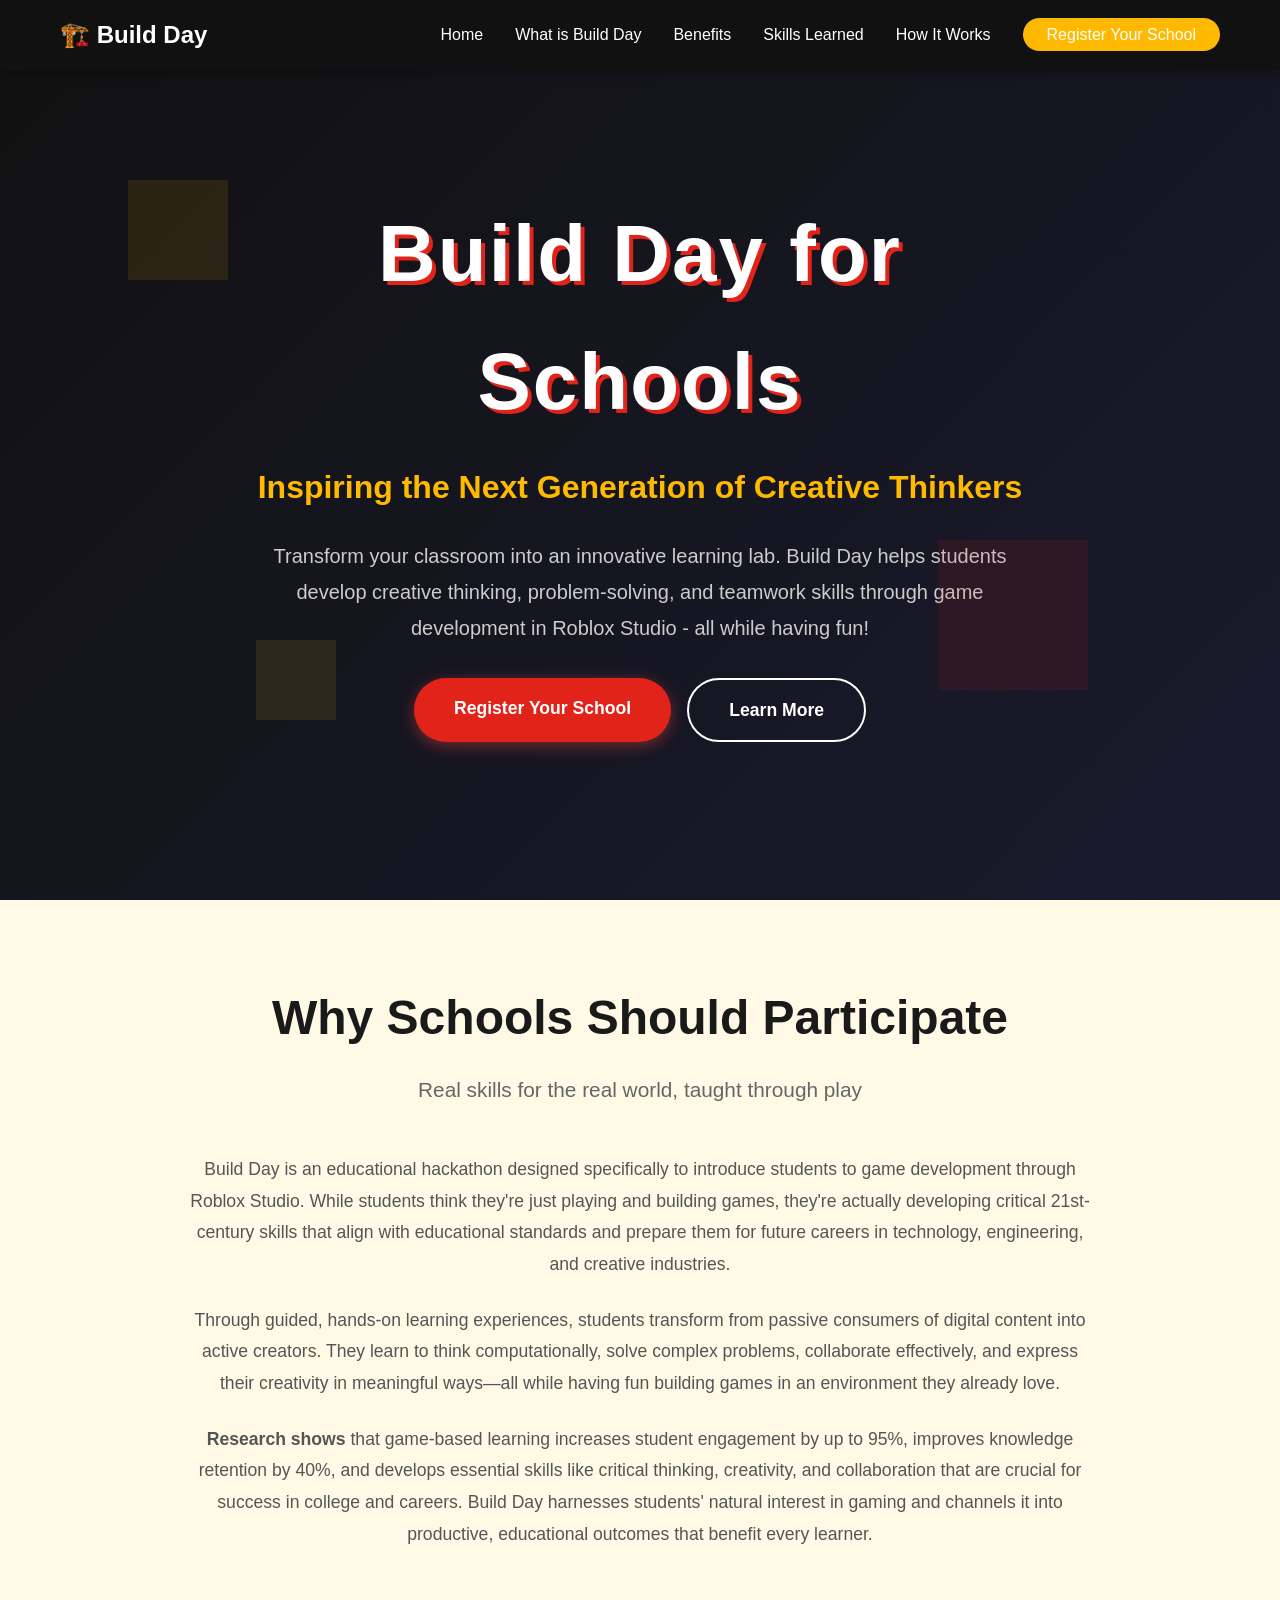
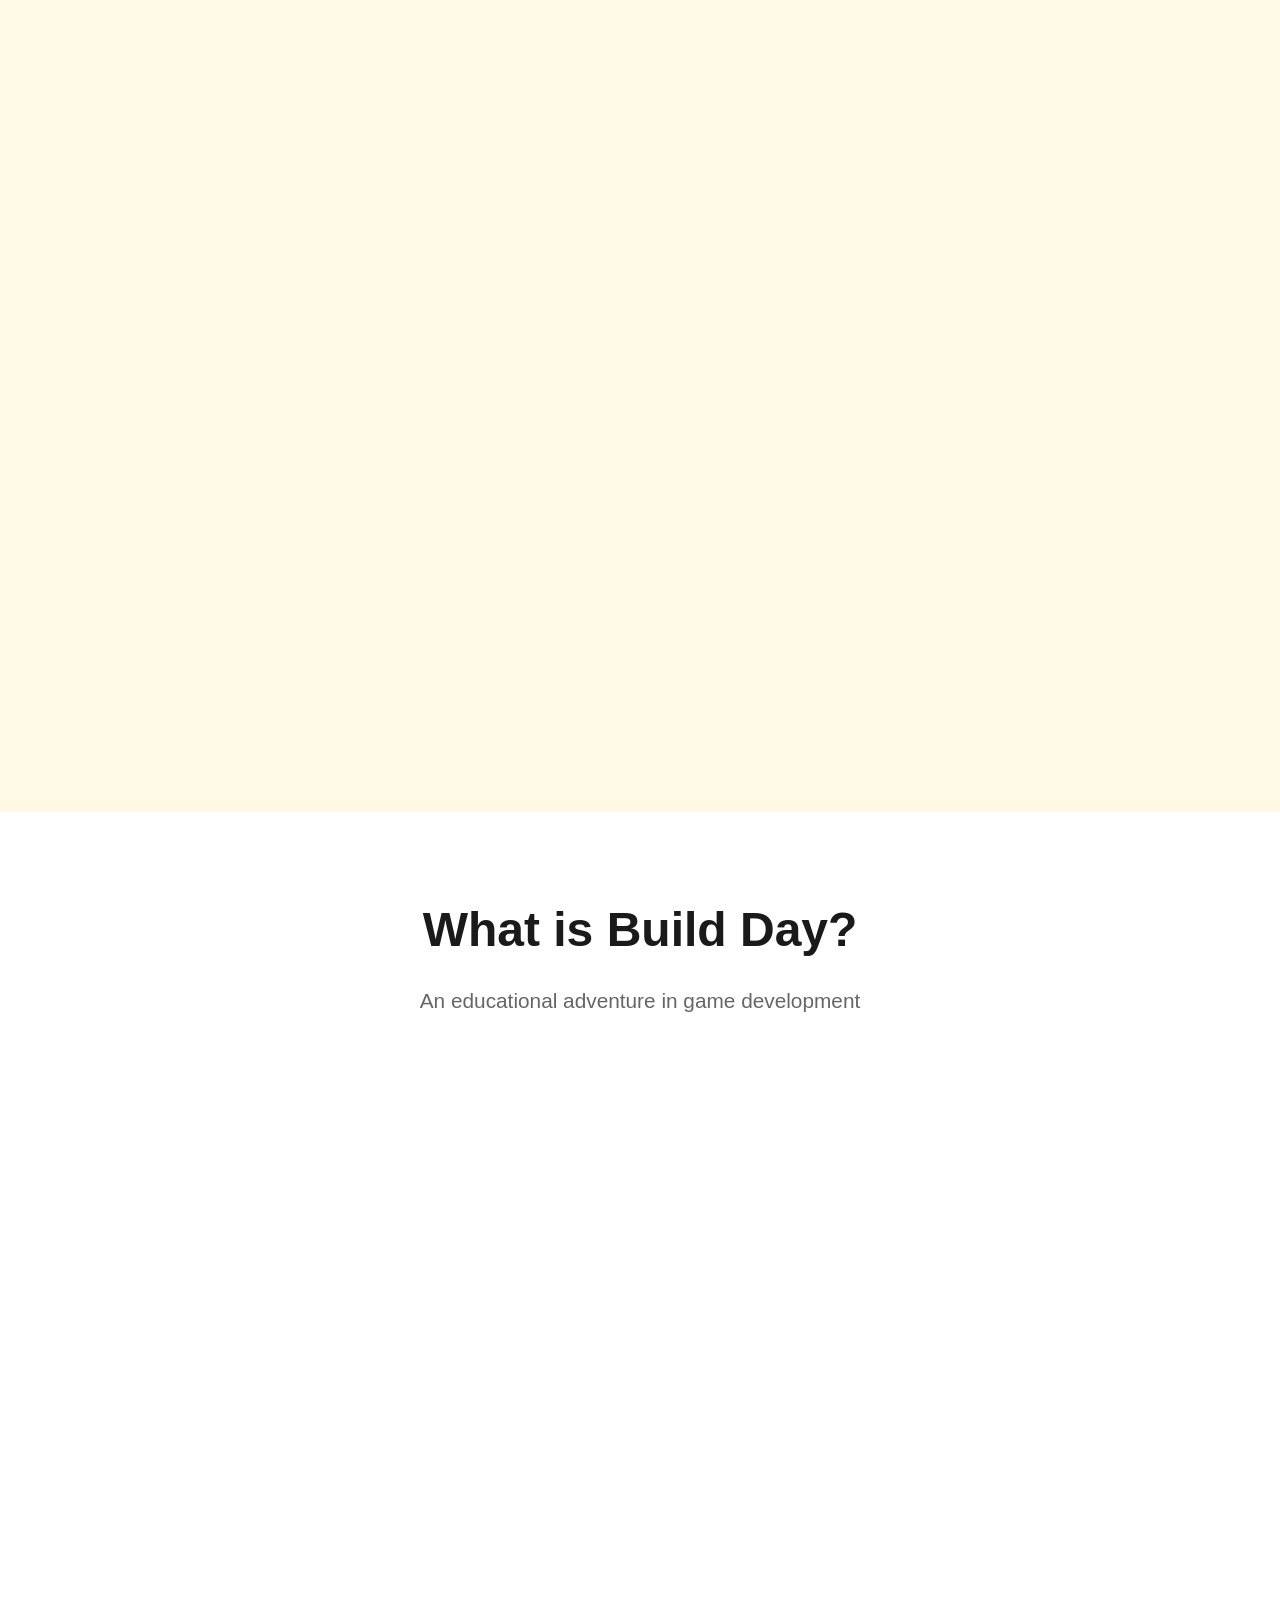
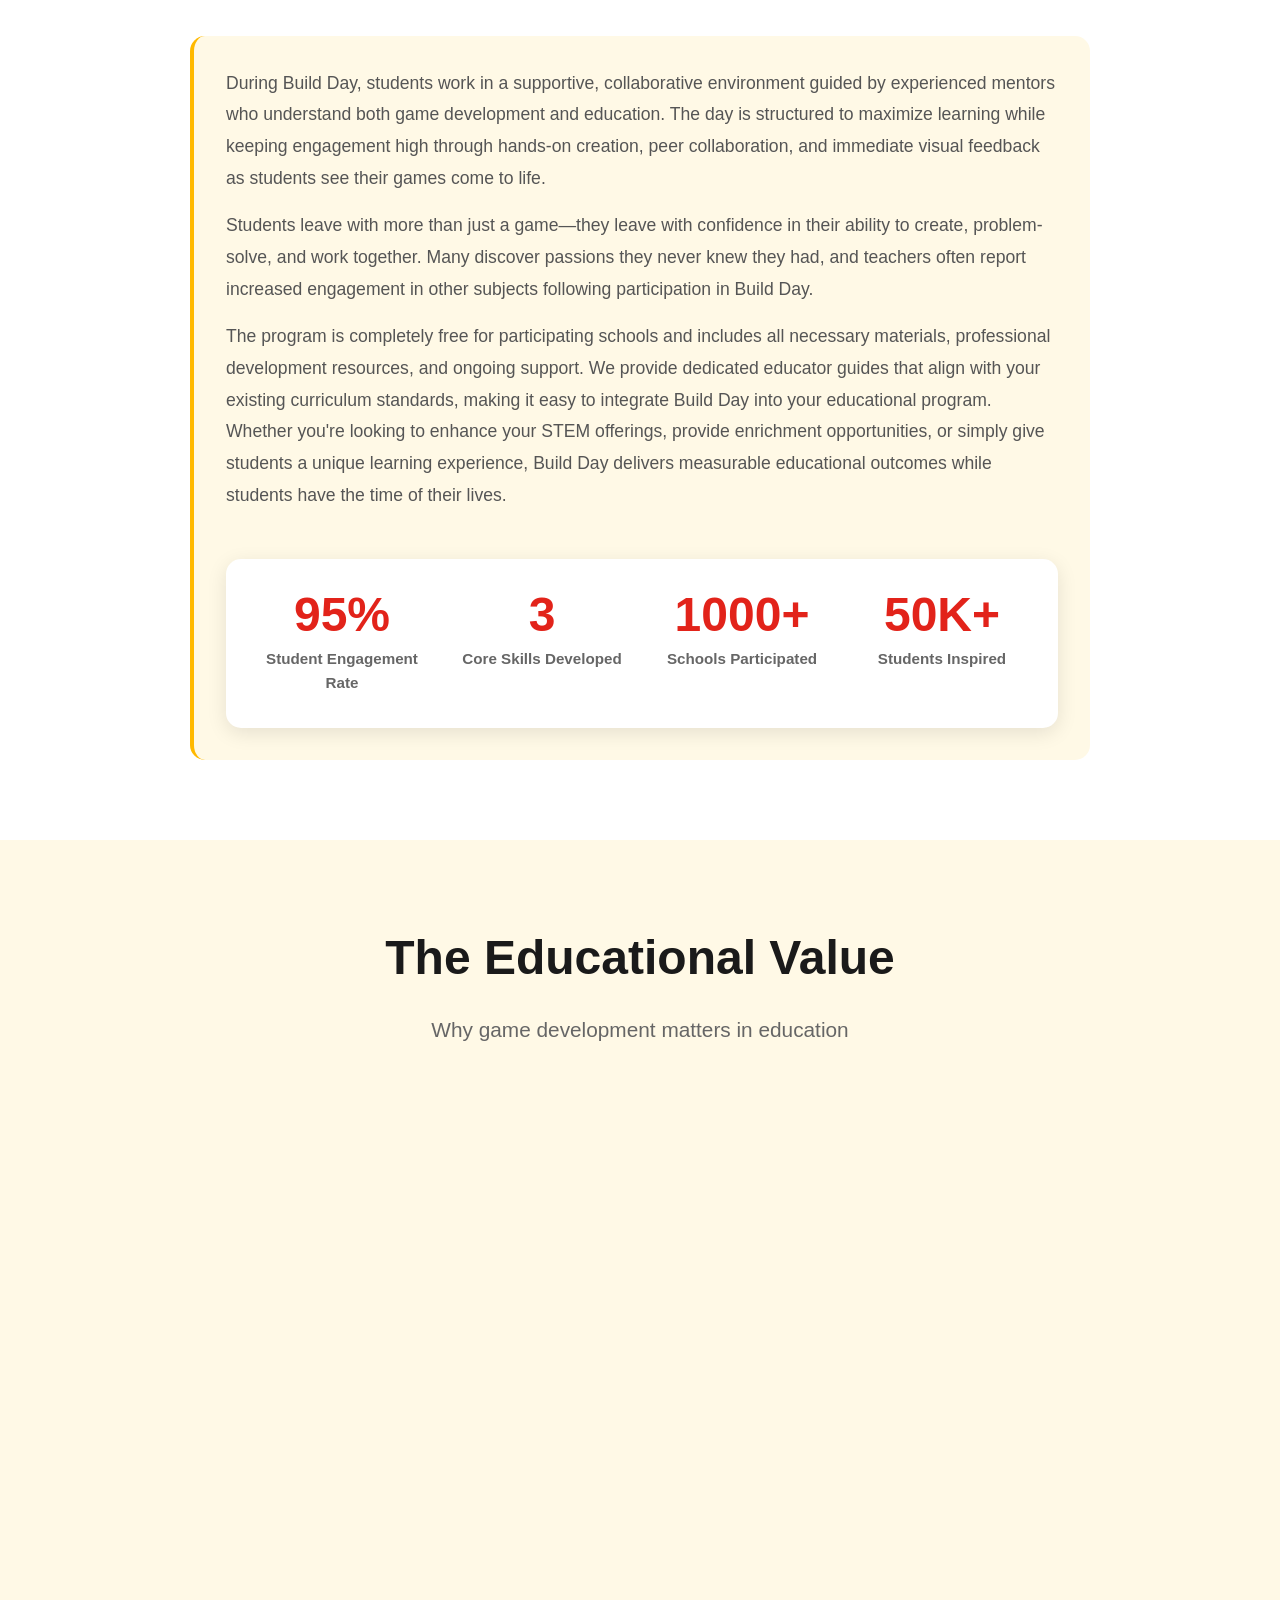
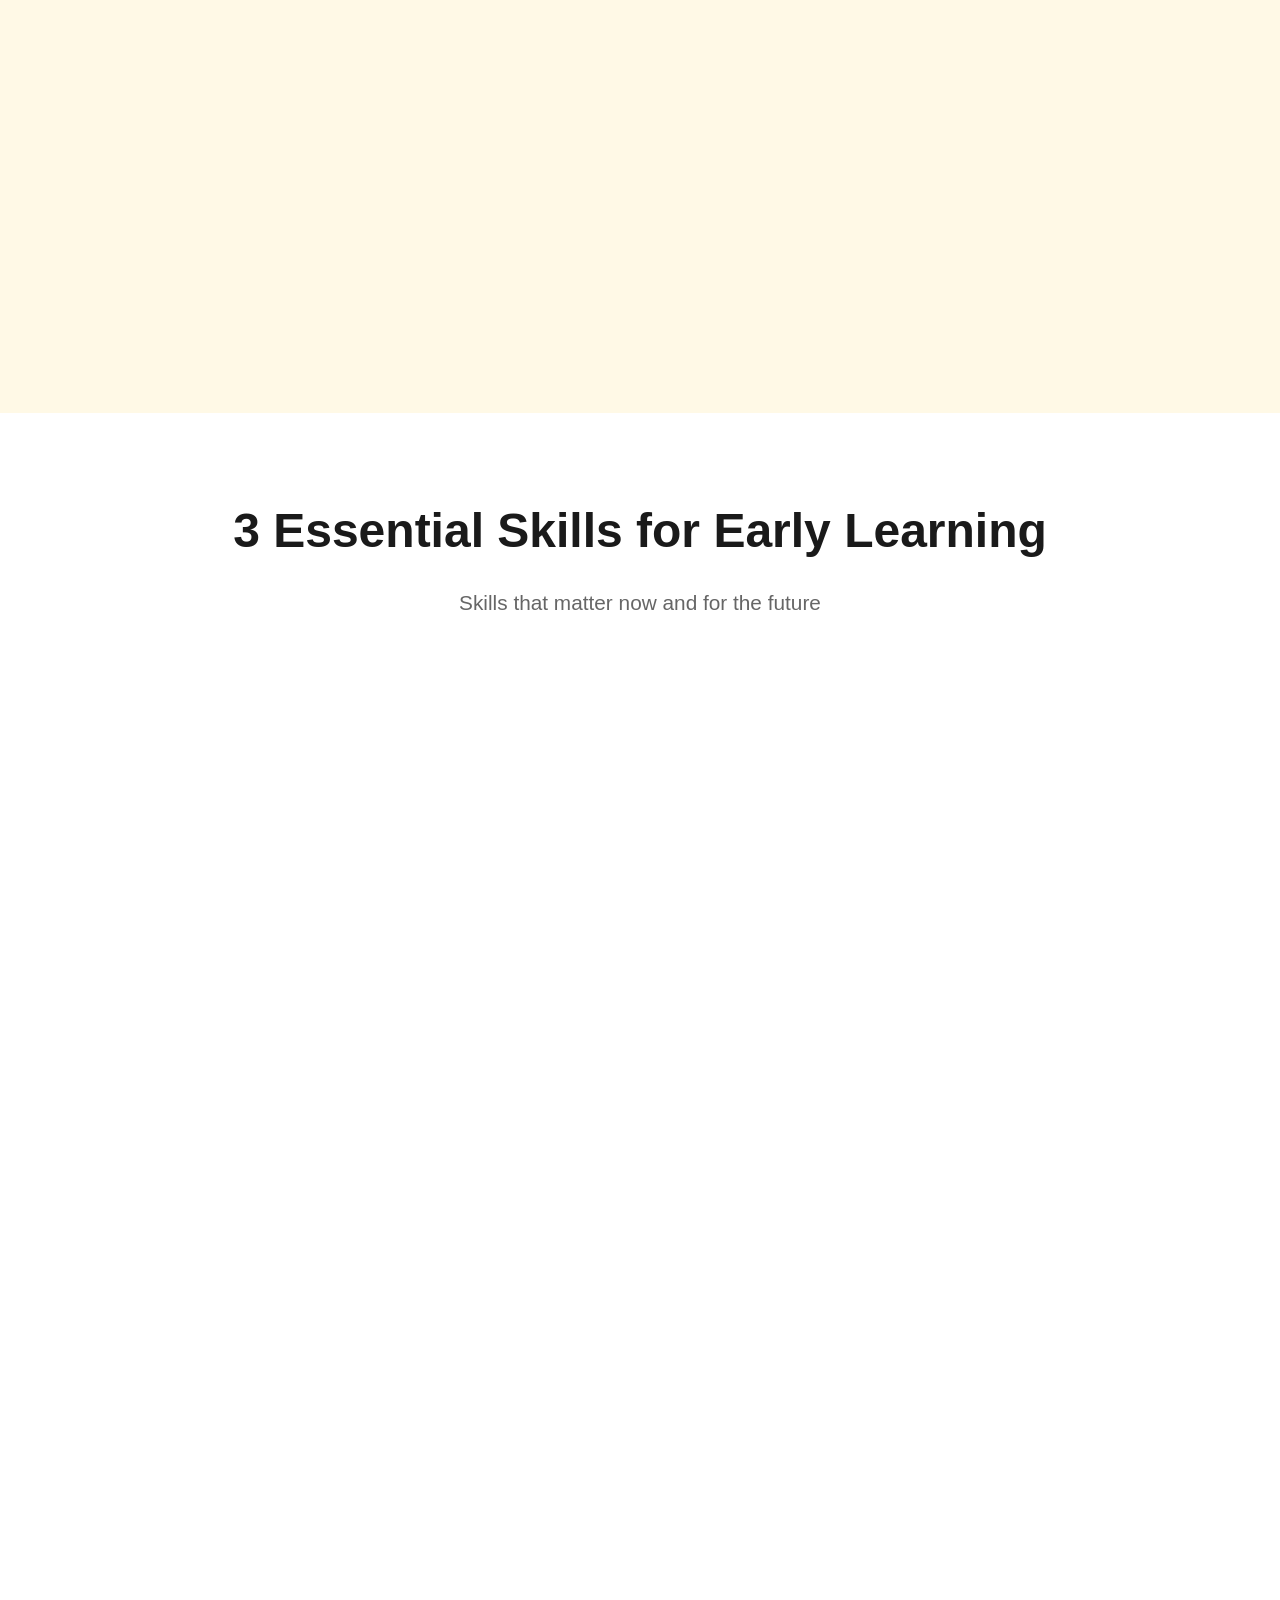
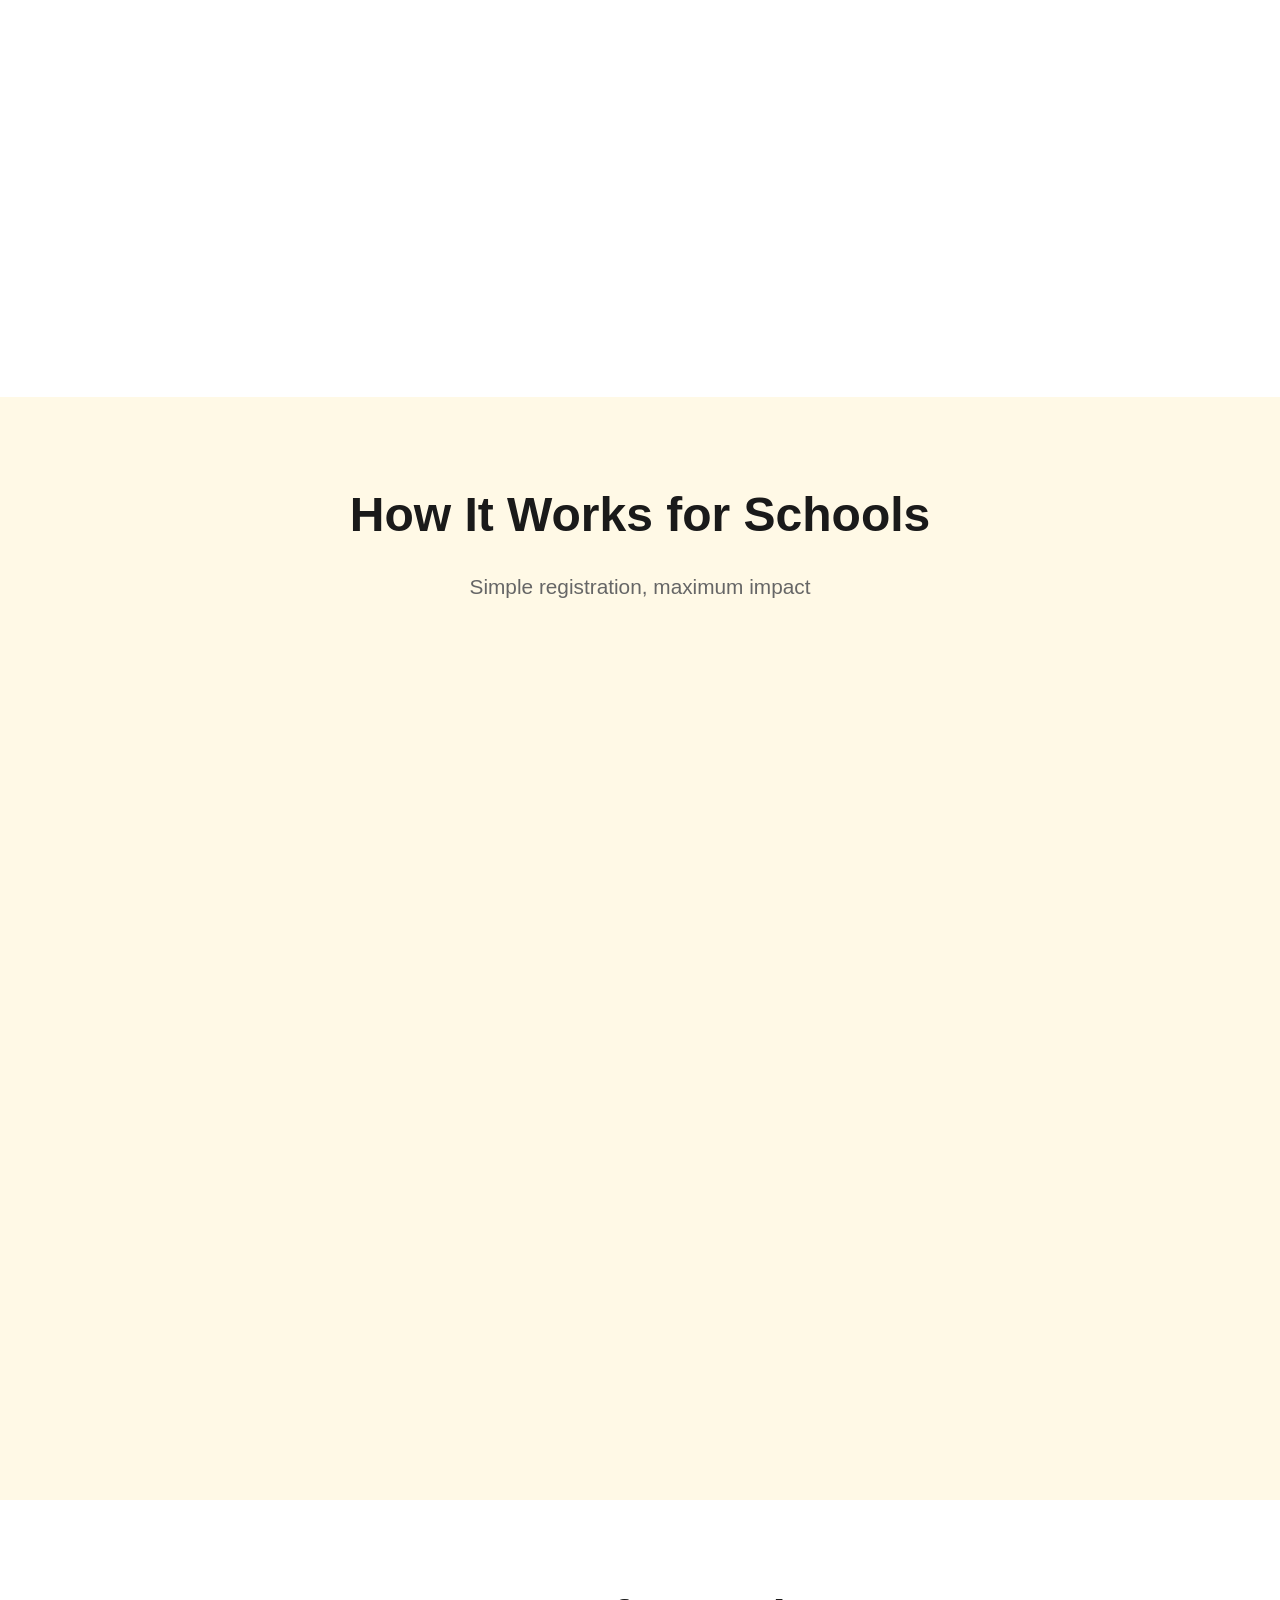
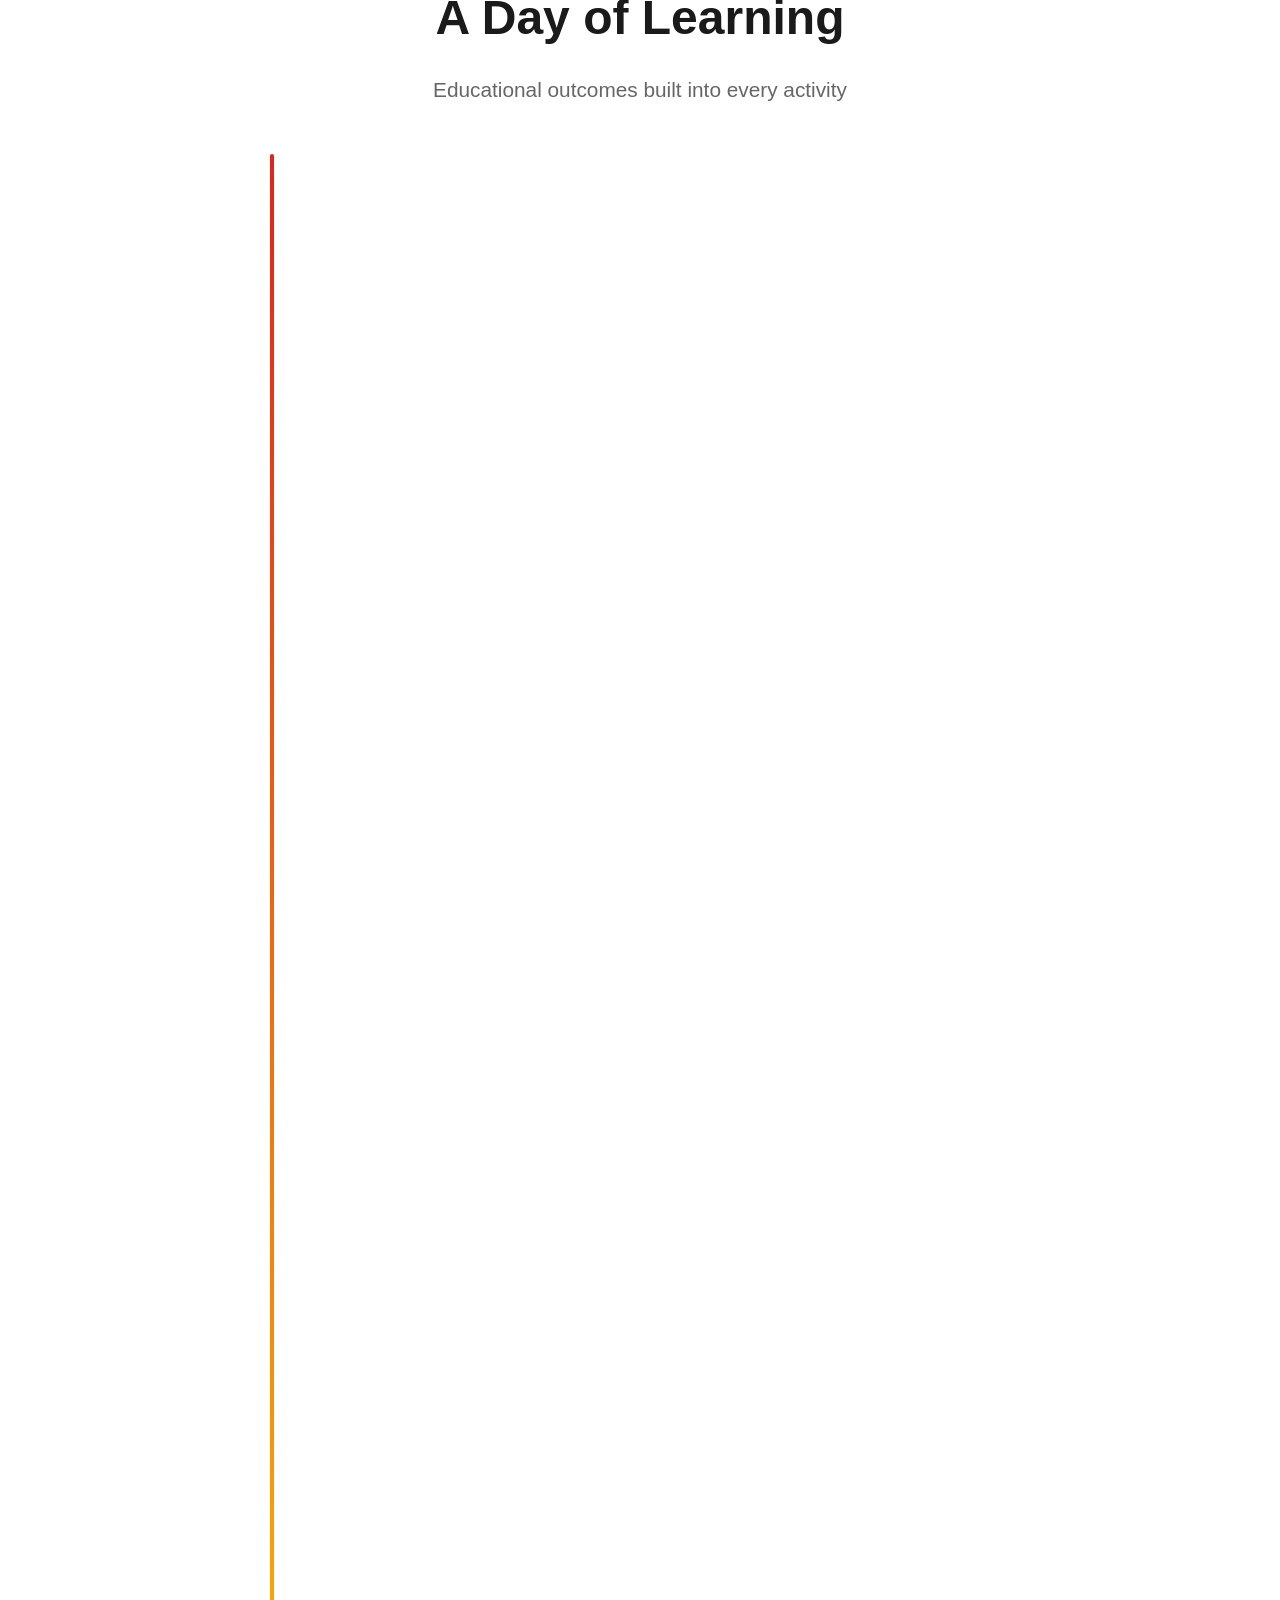
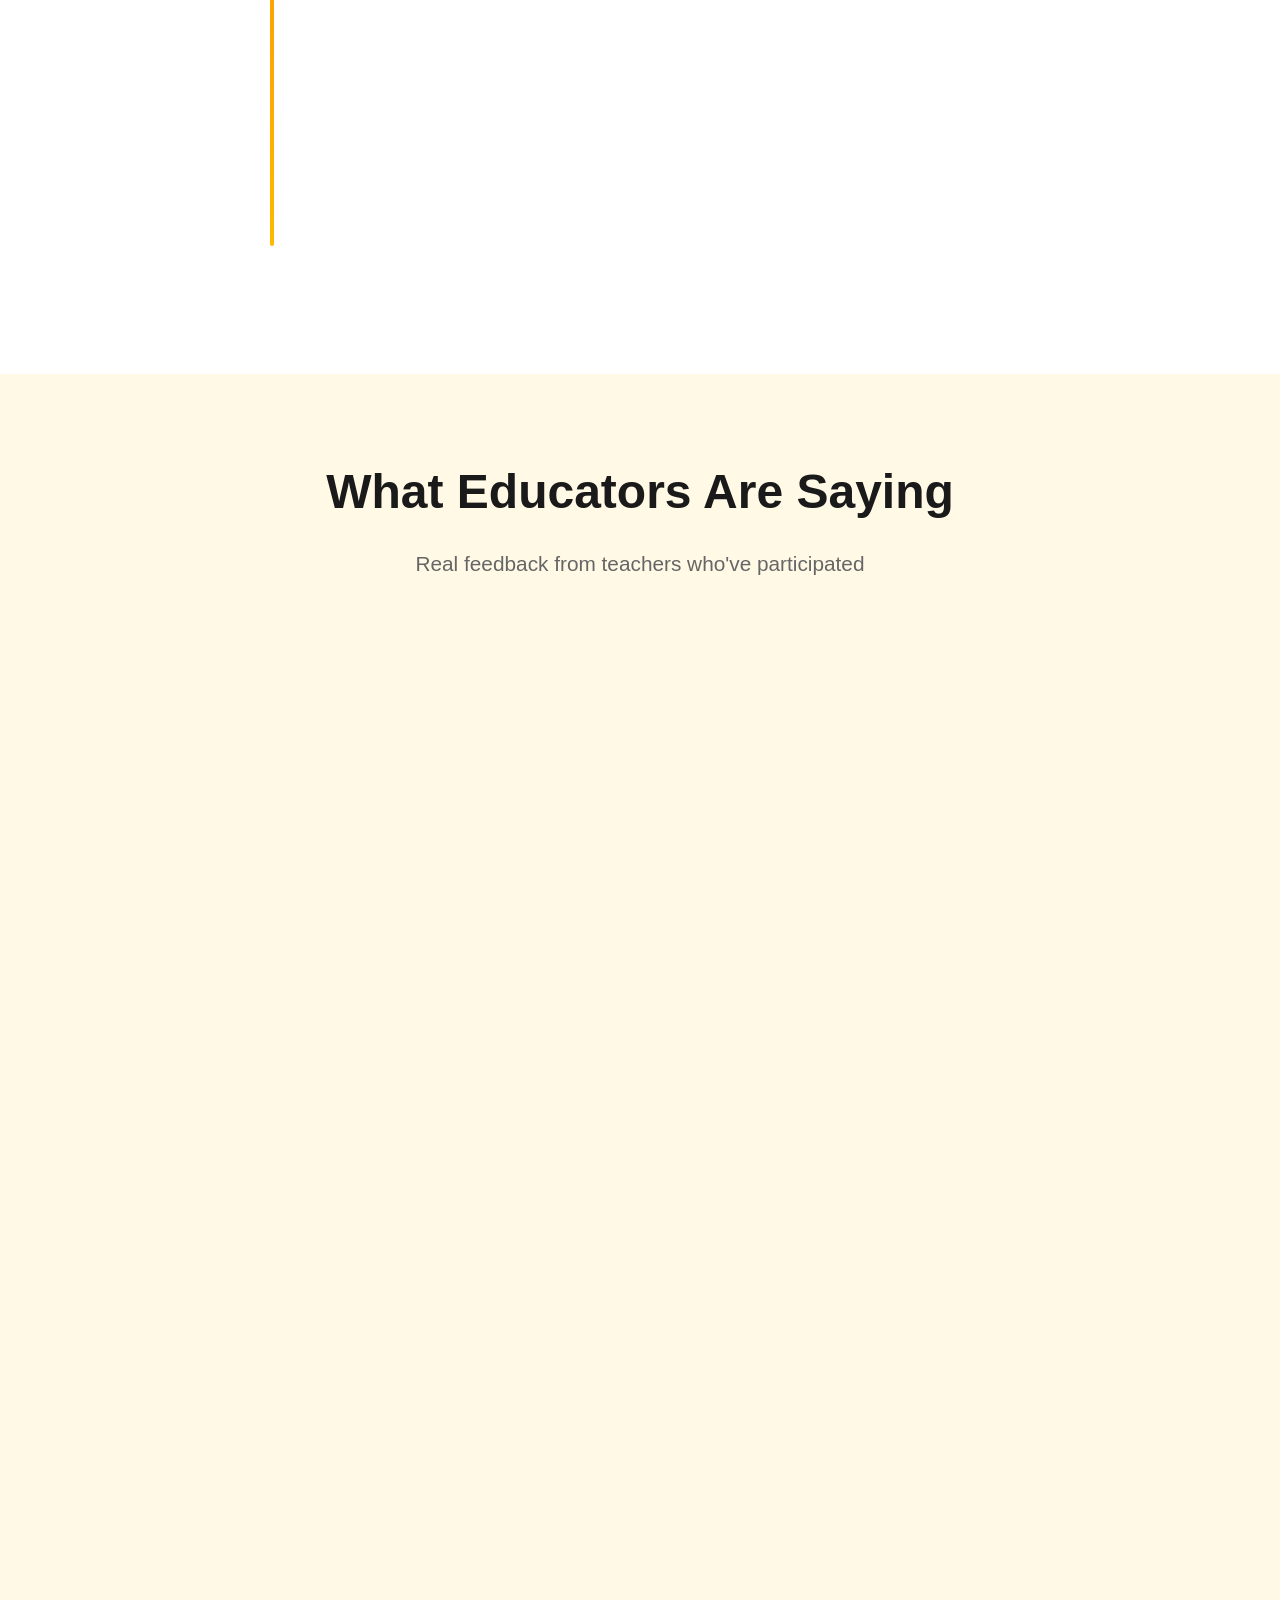
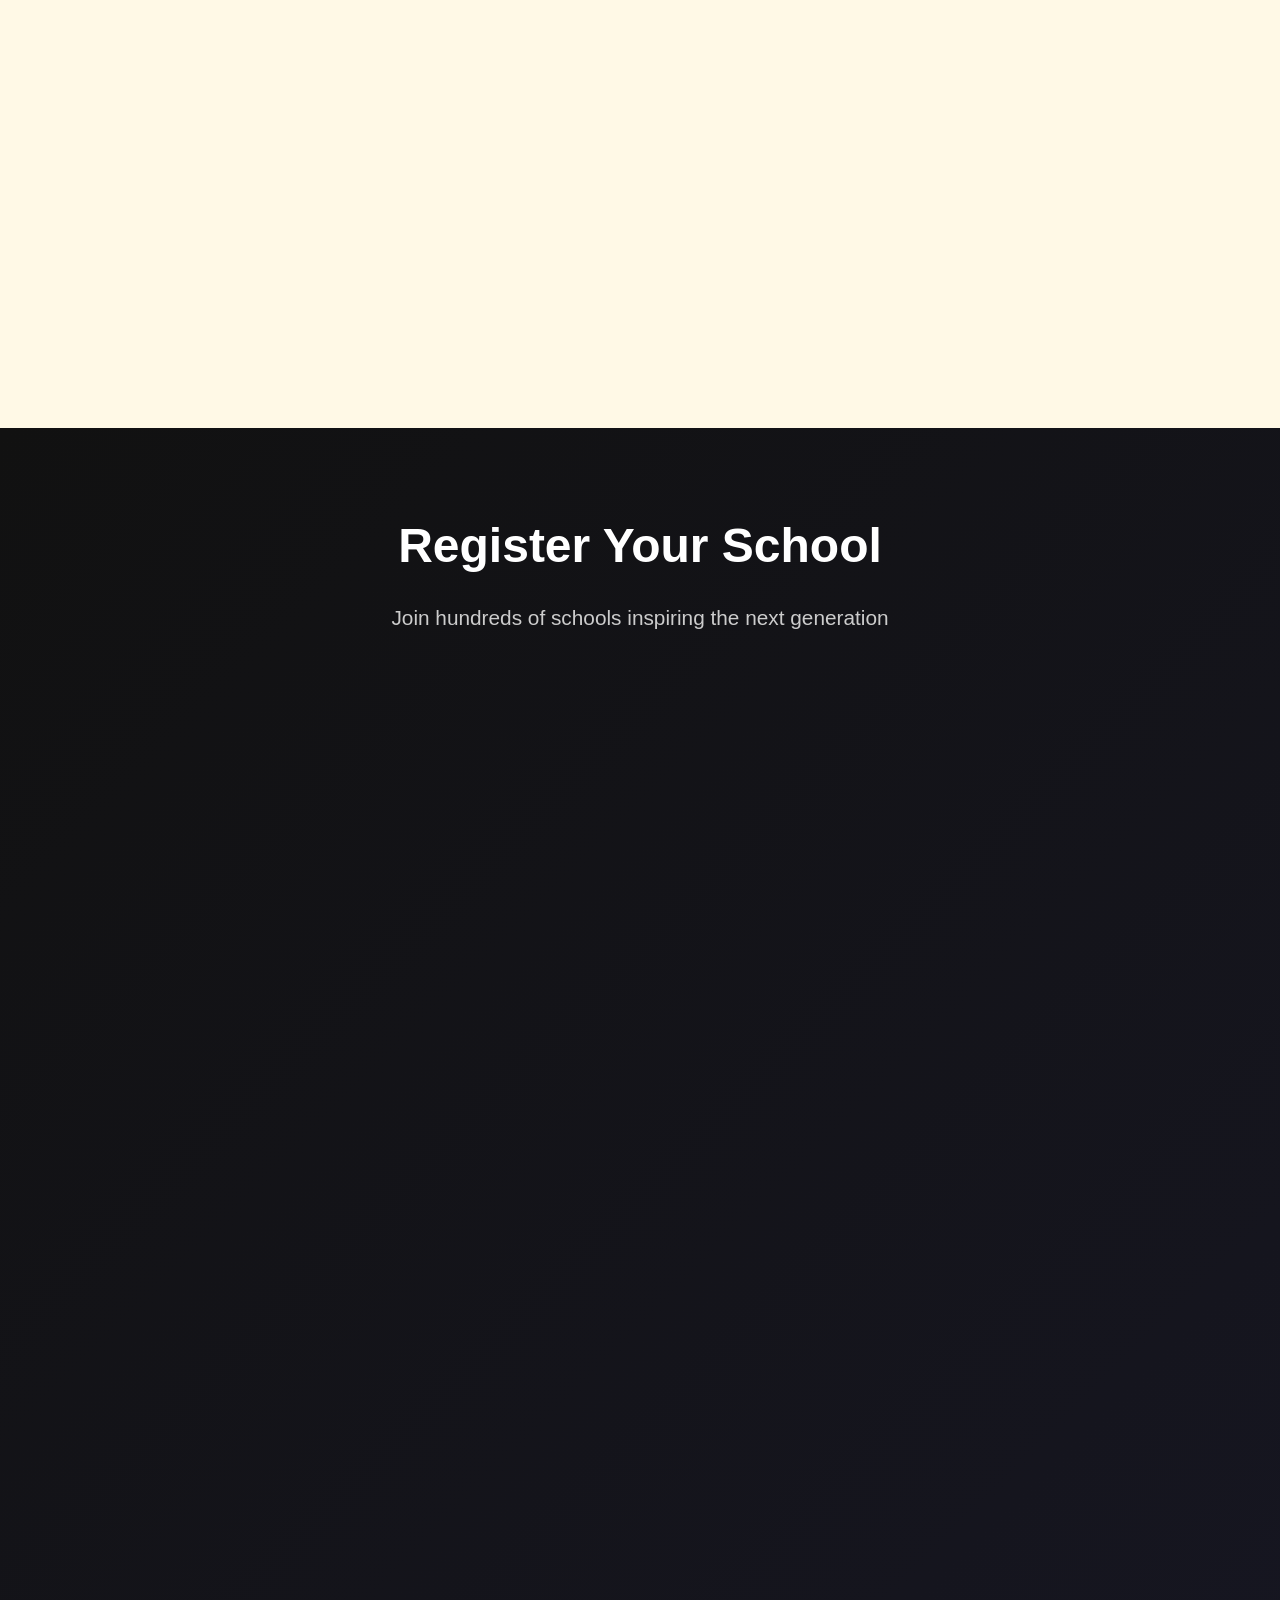
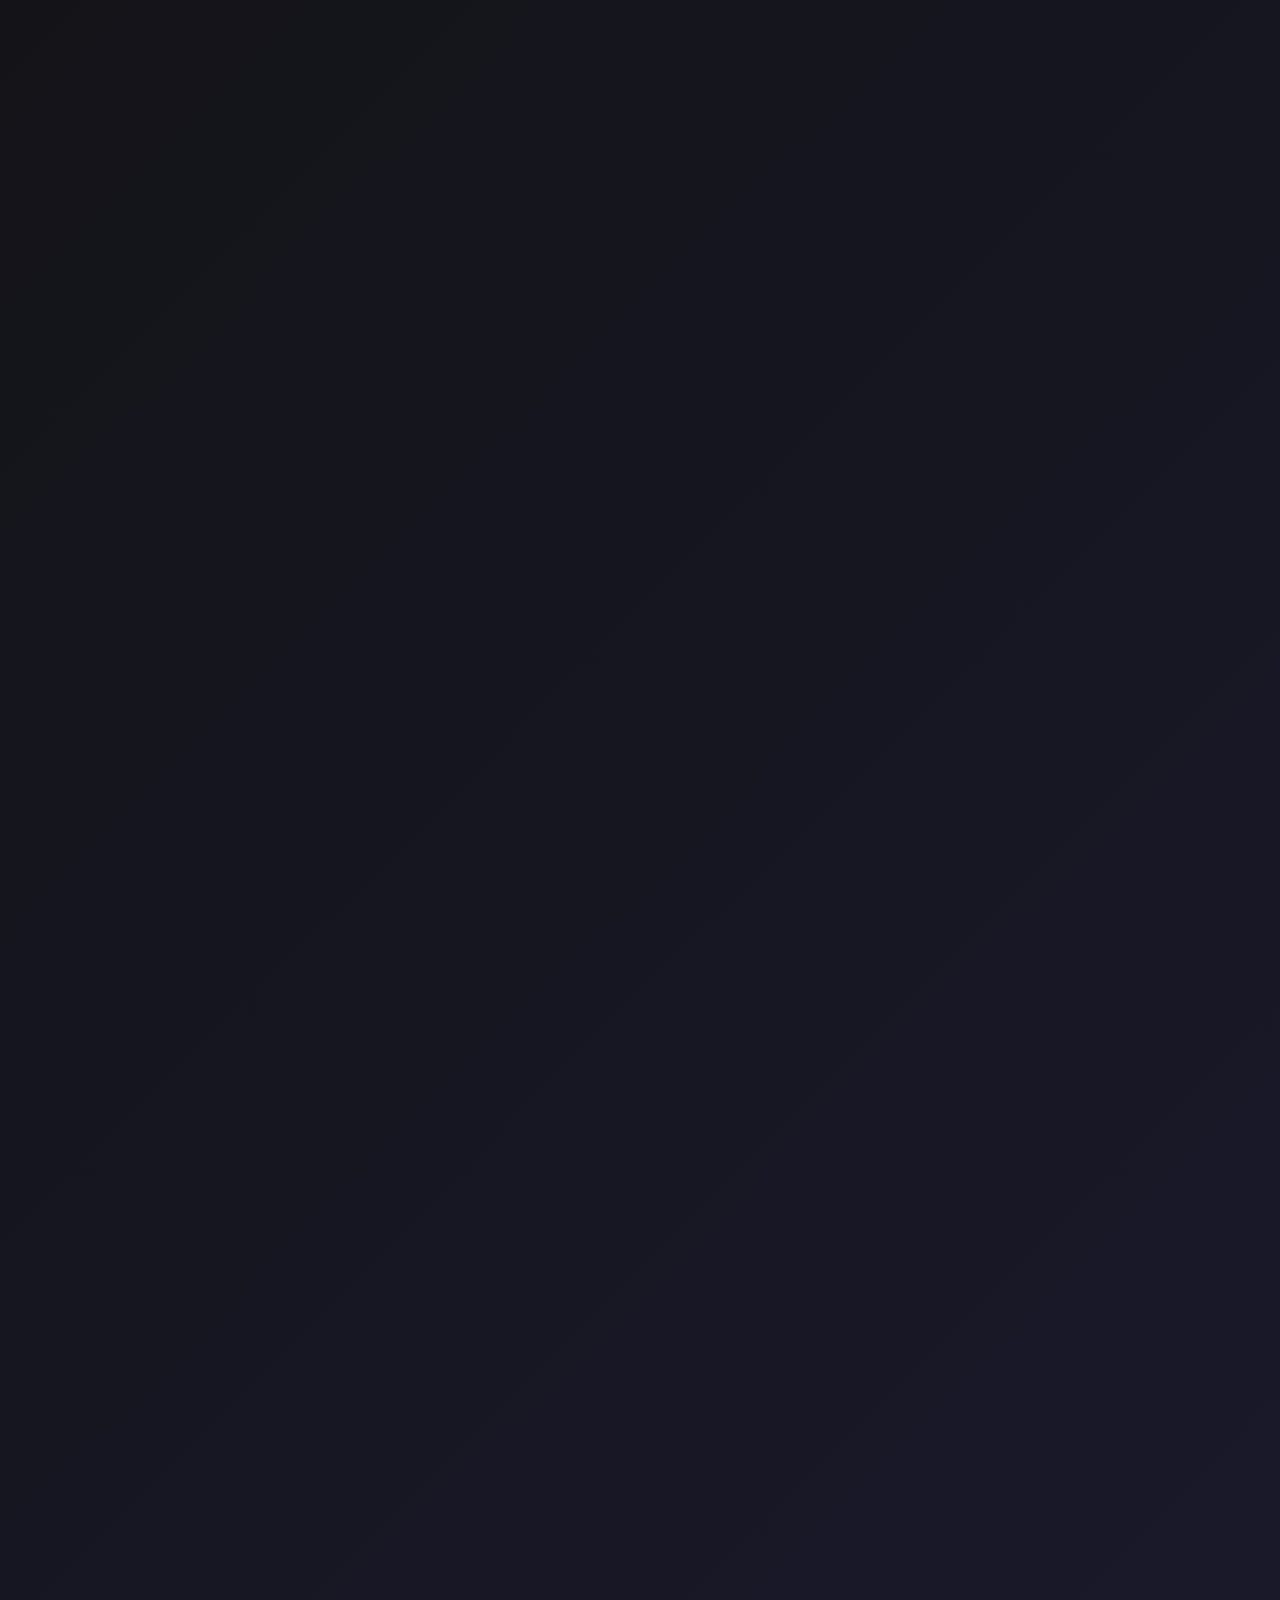
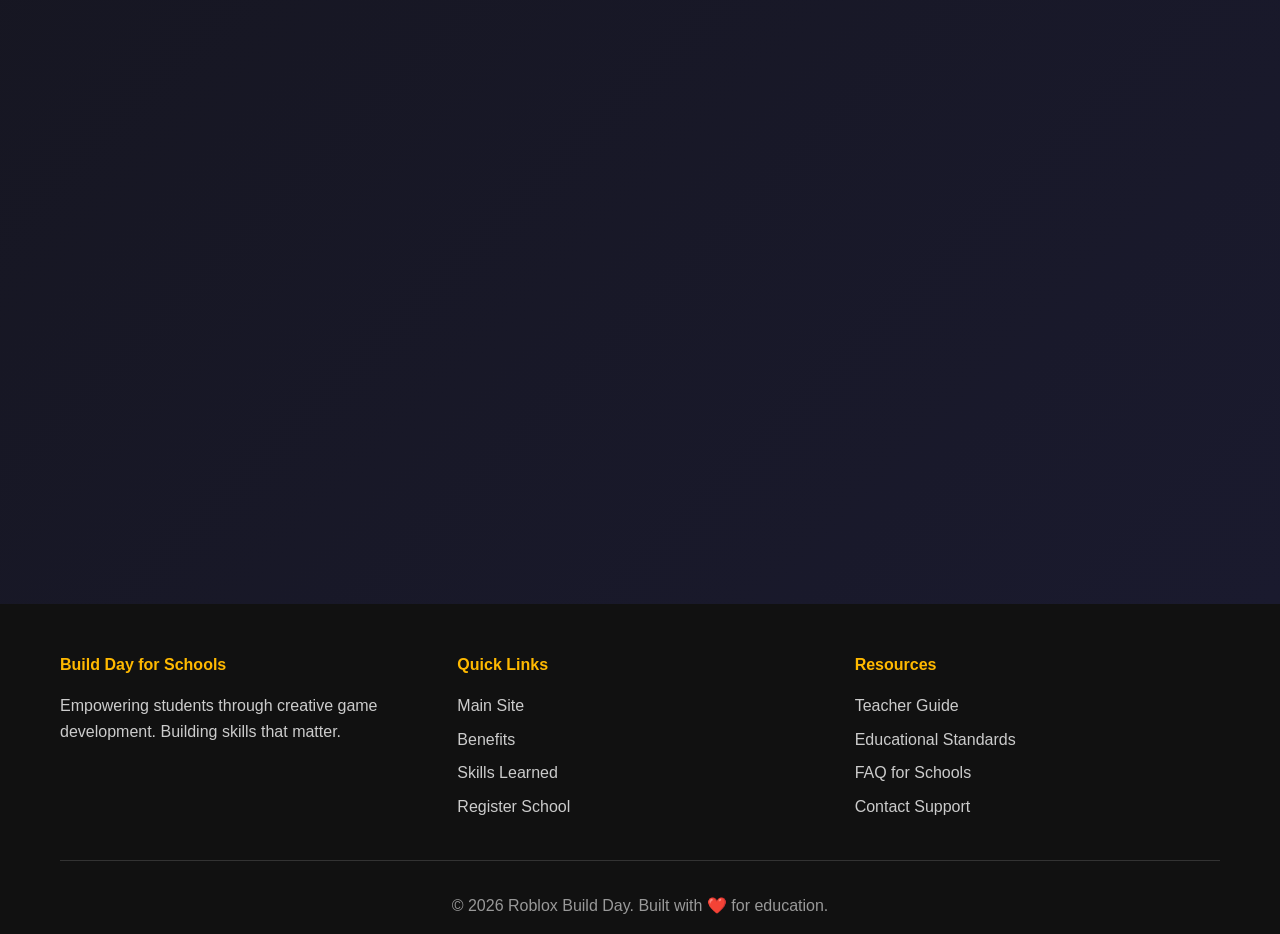
==== schools.html @ cbd98e8f "push" ====
<!DOCTYPE html>
<html lang="en">
<head>
    <meta charset="UTF-8">
    <meta name="viewport" content="width=device-width, initial-scale=1.0">
    <title>Roblox Build Day - For Schools</title>
    <link rel="stylesheet" href="style.css">
</head>
<body>
    <!-- Navigation -->
    <nav class="navbar">
        <div class="container">
            <div class="logo">🏗️ Build Day</div>
            <ul class="nav-menu">
                <li><a href="index.html">Home</a></li>
                <li><a href="#what">What is Build Day</a></li>
                <li><a href="#benefits">Benefits</a></li>
                <li><a href="#skills">Skills Learned</a></li>
                <li><a href="#how-it-works">How It Works</a></li>
                <li><a href="#register" class="nav-cta">Register Your School</a></li>
            </ul>
            <div class="hamburger">
                <span></span>
                <span></span>
                <span></span>
            </div>
        </div>
    </nav>

    <!-- Hero Section -->
    <section class="hero hero-schools">
        <div class="hero-bg-shapes">
            <div class="shape shape-1"></div>
            <div class="shape shape-2"></div>
            <div class="shape shape-3"></div>
        </div>
        <div class="container">
            <div class="hero-content">
                <h1 class="hero-title">Build Day for Schools</h1>
                <p class="hero-subtitle">Inspiring the Next Generation of Creative Thinkers</p>
                <p class="hero-description">Transform your classroom into an innovative learning lab. Build Day helps students develop creative thinking, problem-solving, and teamwork skills through game development in Roblox Studio - all while having fun!</p>
                <div class="hero-cta">
                    <a href="#register" class="btn btn-primary">Register Your School</a>
                    <a href="#benefits" class="btn btn-secondary">Learn More</a>
                </div>
            </div>
        </div>
    </section>

    <!-- Benefits Section -->
    <section id="benefits" class="benefits-section">
        <div class="container">
            <h2 class="section-title">Why Schools Should Participate</h2>
            <p class="section-subtitle">Real skills for the real world, taught through play</p>
            
            <div class="intro-content">
                <p class="intro-text">Build Day is an educational hackathon designed specifically to introduce students to game development through Roblox Studio. While students think they're just playing and building games, they're actually developing critical 21st-century skills that align with educational standards and prepare them for future careers in technology, engineering, and creative industries.</p>
                
                <p class="intro-text">Through guided, hands-on learning experiences, students transform from passive consumers of digital content into active creators. They learn to think computationally, solve complex problems, collaborate effectively, and express their creativity in meaningful ways—all while having fun building games in an environment they already love.</p>
                
                <p class="intro-text"><strong>Research shows</strong> that game-based learning increases student engagement by up to 95%, improves knowledge retention by 40%, and develops essential skills like critical thinking, creativity, and collaboration that are crucial for success in college and careers. Build Day harnesses students' natural interest in gaming and channels it into productive, educational outcomes that benefit every learner.</p>
            </div>
            
            <div class="benefits-grid">
                <div class="benefits-card fade-in">
                    <div class="card-icon">💡</div>
                    <h3>Creative Thinking</h3>
                    <p>Students learn to transform ideas into interactive experiences. Game design encourages imagination, innovation, and out-of-the-box thinking that applies to all subjects. Through the creative process of building worlds, designing challenges, and crafting narratives, students develop the ability to visualize possibilities and bring them to life—a skill that translates directly to writing, art, engineering, and entrepreneurship.</p>
                    <p class="benefits-detail">Research indicates that students who engage in creative digital projects show a 60% increase in divergent thinking abilities and report higher levels of academic confidence across all subjects.</p>
                </div>
                <div class="benefits-card fade-in">
                    <div class="card-icon">🧩</div>
                    <h3>Problem-Solving</h3>
                    <p>Building games teaches logical thinking and debugging. Students learn to break complex challenges into manageable steps and develop persistence when facing obstacles. Every game they build requires them to think systematically: planning level progression, balancing difficulty, testing mechanics, and iterating based on feedback. These are the same problem-solving strategies used in mathematics, science, and real-world decision making.</p>
                    <p class="benefits-detail">Students who participate in game development activities demonstrate 45% improvement in analytical thinking and show greater resilience when tackling difficult problems in other academic areas.</p>
                </div>
                <div class="benefits-card fade-in">
                    <div class="card-icon">👥</div>
                    <h3>Teamwork</h3>
                    <p>Collaborative projects teach communication, delegation, and shared responsibility. Students learn that the best creations come from combining different strengths and perspectives. Whether working in pairs or larger groups, students practice articulating ideas, listening to feedback, negotiating design decisions, and celebrating collective success—skills that are essential in every workplace and life situation.</p>
                    <p class="benefits-detail">Educators report that students who collaborate on Build Day projects show improved classroom dynamics, better conflict resolution skills, and increased empathy for their peers' perspectives.</p>
                </div>
            </div>
        </div>
    </section>

    <!-- What is Build Day Section -->
    <section id="what" class="what-section">
        <div class="container">
            <h2 class="section-title">What is Build Day?</h2>
            <p class="section-subtitle">An educational adventure in game development</p>
            
            <div class="what-grid">
                <div class="what-card fade-in">
                    <div class="what-icon">🎮</div>
                    <h3>A Learning Experience Disguised as Fun</h3>
                    <p>Build Day is a full-day educational hackathon where students learn to create their own games in Roblox Studio. While they're having fun building obstacle courses and puzzles, they're actually developing computational thinking, spatial reasoning, and digital literacy skills that are essential for success in the 21st century.</p>
                </div>
                <div class="what-card fade-in">
                    <div class="what-icon">📚</div>
                    <h3>Aligned with Educational Standards</h3>
                    <p>Our curriculum aligns with CSTA Computer Science Standards and ISTE Standards for Students. Students practice mathematics through game physics, develop language arts skills through storytelling and documentation, and learn scientific method through testing and iteration.</p>
                </div>
                <div class="what-card fade-in">
                    <div class="what-icon">🎯</div>
                    <h3>Structured for Classroom Success</h3>
                    <p>Everything is organized for easy implementation: pre-built lesson plans, teacher guides, mentor support, and all the technical infrastructure. You just bring the students—we handle the rest. No prior coding or game development experience required for teachers!</p>
                </div>
            </div>
            
            <div class="what-description">
                <p>During Build Day, students work in a supportive, collaborative environment guided by experienced mentors who understand both game development and education. The day is structured to maximize learning while keeping engagement high through hands-on creation, peer collaboration, and immediate visual feedback as students see their games come to life.</p>
                
                <p>Students leave with more than just a game—they leave with confidence in their ability to create, problem-solve, and work together. Many discover passions they never knew they had, and teachers often report increased engagement in other subjects following participation in Build Day.</p>
                
                <p>The program is completely free for participating schools and includes all necessary materials, professional development resources, and ongoing support. We provide dedicated educator guides that align with your existing curriculum standards, making it easy to integrate Build Day into your educational program. Whether you're looking to enhance your STEM offerings, provide enrichment opportunities, or simply give students a unique learning experience, Build Day delivers measurable educational outcomes while students have the time of their lives.</p>
                
                <div class="stats-grid">
                    <div class="stat-item">
                        <div class="stat-number">95%</div>
                        <div class="stat-label">Student Engagement Rate</div>
                    </div>
                    <div class="stat-item">
                        <div class="stat-number">3</div>
                        <div class="stat-label">Core Skills Developed</div>
                    </div>
                    <div class="stat-item">
                        <div class="stat-number">1000+</div>
                        <div class="stat-label">Schools Participated</div>
                    </div>
                    <div class="stat-item">
                        <div class="stat-number">50K+</div>
                        <div class="stat-label">Students Inspired</div>
                    </div>
                </div>
            </div>
        </div>
    </section>

    <!-- Educational Benefits Section -->
    <section class="edu-benefits-section">
        <div class="container">
            <h2 class="section-title">The Educational Value</h2>
            <p class="section-subtitle">Why game development matters in education</p>
            
            <div class="edu-grid">
                <div class="edu-card fade-in">
                    <h3>🧠 Cognitive Development</h3>
                    <p>Game development exercises multiple cognitive skills simultaneously:</p>
                    <ul>
                        <li><strong>Executive Function:</strong> Planning, organizing, and managing complex projects</li>
                        <li><strong>Spatial Reasoning:</strong> Working in 3D space enhances mathematical thinking</li>
                        <li><strong>Logical Thinking:</strong> Understanding cause-and-effect through scripting</li>
                        <li><strong>Critical Analysis:</strong> Testing, debugging, and iterating on designs</li>
                    </ul>
                </div>
                <div class="edu-card fade-in">
                    <h3>💬 Communication Skills</h3>
                    <p>Students practice essential communication throughout the event:</p>
                    <ul>
                        <li><strong>Articulation:</strong> Explaining their design choices and game mechanics</li>
                        <li><strong>Collaboration:</strong> Negotiating roles and sharing creative vision</li>
                        <li><strong>Presentation:</strong> Showcasing their work to peers and mentors</li>
                        <li><strong>Feedback:</strong> Giving and receiving constructive criticism</li>
                    </ul>
                </div>
                <div class="edu-card fade-in">
                    <h3>🌟 Social-Emotional Learning</h3>
                    <p>Build Day naturally develops SEL competencies:</p>
                    <ul>
                        <li><strong>Growth Mindset:</strong> Learning that abilities develop through dedication</li>
                        <li><strong>Resilience:</strong> Persisting through challenges and debugging errors</li>
                        <li><strong>Empathy:</strong> Designing experiences for other players</li>
                        <li><strong>Self-Confidence:</strong> Seeing tangible results of their learning</li>
                    </ul>
                </div>
                <div class="edu-card fade-in">
                    <h3>🔬 STEM Skills</h3>
                    <p>Students gain practical STEM experience:</p>
                    <ul>
                        <li><strong>Programming:</strong> Introduction to Lua scripting and computational thinking</li>
                        <li><strong>Mathematics:</strong> Applied geometry, coordinates, and physics</li>
                        <li><strong>Engineering:</strong> Design process, testing, and optimization</li>
                        <li><strong>Technology:</strong> Digital tool proficiency and software navigation</li>
                    </ul>
                </div>
            </div>
        </div>
    </section>

    <!-- Skills Section -->
    <section id="skills" class="skills-section">
        <div class="container">
            <h2 class="section-title">3 Essential Skills for Early Learning</h2>
            <p class="section-subtitle">Skills that matter now and for the future</p>
            <div class="skills-grid">
                <div class="skills-card fade-in">
                    <div class="skills-number">1</div>
                    <div class="skills-icon">🎨</div>
                    <h3>Creative Thinking</h3>
                    <p class="skills-description">In a rapidly changing world, creativity is one of the most valuable skills. The World Economic Forum ranks creativity as one of the top three skills needed for the future workforce. Build Day teaches students to:</p>
                    <ul class="skills-list">
                        <li><strong>Visualize and design</strong> original concepts from imagination to implementation</li>
                        <li><strong>Experiment with different solutions</strong> and learn that there are multiple paths to success</li>
                        <li><strong>Think critically about user experience</strong> and how to engage and delight players</li>
                        <li><strong>Express themselves through digital creation</strong> using professional-grade tools</li>
                        <li><strong>Connect creativity with technical skills</strong> to bring their visions to life</li>
                        <li><strong>Develop their unique voice</strong> by creating games that reflect their interests and perspectives</li>
                    </ul>
                    <div class="skills-quote">
                        <p>"Every student is already creative - we just give them the tools to express it. The transformation we see when a student realizes 'I can make this' is incredible."</p>
                        <p class="quote-author">— Dr. Sarah Chen, Educational Psychologist</p>
                    </div>
                </div>
                <div class="skills-card fade-in">
                    <div class="skills-number">2</div>
                    <div class="skills-icon">🔍</div>
                    <h3>Problem-Solving</h3>
                    <p class="skills-description">Game development is essentially problem-solving in action. When students build games, they encounter real challenges that require systematic thinking and persistence. Students will:</p>
                    <ul class="skills-list">
                        <li><strong>Identify bugs and systematically fix them</strong> using debugging methodologies used by professional developers</li>
                        <li><strong>Break large projects into smaller tasks</strong> and learn project management skills</li>
                        <li><strong>Test hypotheses and iterate on designs</strong> applying the scientific method naturally</li>
                        <li><strong>Learn from failures and try again</strong> developing growth mindset and resilience</li>
                        <li><strong>Apply logic to achieve desired outcomes</strong> strengthening computational thinking</li>
                        <li><strong>Think algorithmically</strong> by creating sequences of actions and conditional behaviors</li>
                    </ul>
                    <div class="skills-quote">
                        <p>"Every error message is a learning opportunity in disguise. Students who once gave up at the first sign of difficulty now persevere because they understand that debugging is part of the process."</p>
                        <p class="quote-author">— Michael Torres, 7th Grade Computer Science Teacher</p>
                    </div>
                </div>
                <div class="skills-card fade-in">
                    <div class="skills-number">3</div>
                    <div class="skills-icon">🤝</div>
                    <h3>Teamwork</h3>
                    <p class="skills-description">Collaboration is key in school and beyond. The modern workplace requires people who can work effectively in teams, and Build Day provides authentic collaborative experiences. Build Day fosters:</p>
                    <ul class="skills-list">
                        <li><strong>Clear communication of ideas</strong> as students explain their game concepts and design decisions</li>
                        <li><strong>Active listening and compromise</strong> when working through creative differences</li>
                        <li><strong>Sharing responsibilities fairly</strong> and learning to trust team members</li>
                        <li><strong>Celebrating others' contributions</strong> and recognizing that great work is rarely solo</li>
                        <li><strong>Building empathy through collaboration</strong> by considering different perspectives and play styles</li>
                        <li><strong>Leadership skills</strong> as students take on different roles within their teams</li>
                    </ul>
                    <div class="skills-quote">
                        <p>"Together, students create something none could build alone. The magic happens when they learn to value each person's unique strengths and ideas."</p>
                        <p class="quote-author">— Lisa Park, Middle School Principal</p>
                    </div>
                </div>
            </div>
        </div>
    </section>

    <!-- How It Works Section -->
    <section id="how-it-works" class="how-section">
        <div class="container">
            <h2 class="section-title">How It Works for Schools</h2>
            <p class="section-subtitle">Simple registration, maximum impact</p>
            <div class="how-grid">
                <div class="how-card fade-in">
                    <div class="how-step">Step 1</div>
                    <h3>Register Your School</h3>
                    <p>Fill out our comprehensive registration form with your school details, estimated number of participants, and any special requirements. Our team will work with you to accommodate your specific needs, whether you're bringing 20 students or 200. We'll schedule a brief orientation call to answer questions and ensure you're fully prepared.</p>
                    <p class="how-detail"><strong>Timeline:</strong> Register at least 2 weeks before the event for best preparation time.</p>
                </div>
                <div class="how-card fade-in">
                    <div class="how-step">Step 2</div>
                    <h3>Prepare Your Students</h3>
                    <p>We provide everything you need: pre-event materials, teacher guides with lesson plans, student workbooks, promotional posters, and access to our educator portal. You'll receive a comprehensive preparation packet that includes introductory activities you can do in class to get students excited and familiar with basic concepts before Build Day.</p>
                    <p class="how-detail"><strong>Support included:</strong> Video tutorials, printable resources, and a dedicated educator support email.</p>
                </div>
                <div class="how-card fade-in">
                    <div class="how-step">Step 3</div>
                    <h3>Participate Together</h3>
                    <p>On event day, your students join thousands of others in a carefully orchestrated learning experience. Teachers can supervise and observe while our experienced mentors guide the hands-on learning. You'll receive a teacher dashboard showing real-time progress, common challenges, and suggestions for supporting struggling students. It's professional development in action!</p>
                    <p class="how-detail"><strong>Day-of support:</strong> Technical help, mentor guidance, and educator resources available throughout.</p>
                </div>
                <div class="how-card fade-in">
                    <div class="how-step">Step 4</div>
                    <h3>Celebrate & Continue</h3>
                    <p>Celebrate student achievements with certificates of completion, digital badges, and showcase opportunities! We provide post-event resources for continued learning, including extension activities, advanced tutorials, and connections to ongoing Roblox education programs. Many schools use Build Day as a launching point for game development clubs, coding classes, or STEM enrichment programs.</p>
                    <p class="how-detail"><strong>Ongoing benefits:</strong> Alumni network, advanced resources, and invitations to future events.</p>
                </div>
            </div>
        </div>
    </section>

    <!-- Educational Benefits Timeline -->
    <section class="timeline-section">
        <div class="container">
            <h2 class="section-title">A Day of Learning</h2>
            <p class="section-subtitle">Educational outcomes built into every activity</p>
            <div class="timeline">
                <div class="timeline-item fade-in">
                    <div class="timeline-marker">1</div>
                    <div class="timeline-content">
                        <h3>Introduction & Setup</h3>
                        <div class="timeline-time">9:00 AM - 10:00 AM</div>
                        <p>Students get oriented to Roblox Studio and the day's objectives.</p>
                        <span class="timeline-tag">Digital Literacy</span>
                        <button class="more-btn" onclick="toggleDetails(this)">Learn More <span class="arrow">▼</span></button>
                        <div class="event-details">
                            <h4>Educational Focus:</h4>
                            <ul>
                                <li>Introduction to game development as a career path</li>
                                <li>Understanding user interfaces and navigation</li>
                                <li>Setting goals for the day's learning</li>
                                <li>Creating a growth mindset: "I can learn to build games!"</li>
                            </ul>
                            <p><strong>Teacher support:</strong> Dedicated educator resources and a special teacher channel for questions.</p>
                        </div>
                    </div>
                </div>
                <div class="timeline-item fade-in">
                    <div class="timeline-marker">2</div>
                    <div class="timeline-content">
                        <h3>Guided Building Session</h3>
                        <div class="timeline-time">10:00 AM - 12:00 PM</div>
                        <p>Hands-on building with structured guidance and creative freedom.</p>
                        <span class="timeline-tag">Creative Application</span>
                        <button class="more-btn" onclick="toggleDetails(this)">Learn More <span class="arrow">▼</span></button>
                        <div class="event-details">
                            <h4>Learning Outcomes:</h4>
                            <ul>
                                <li>Spatial reasoning and 3D thinking</li>
                                <li>Following multi-step instructions</li>
                                <li>Creative decision-making</li>
                                <li>Peer learning and knowledge sharing</li>
                                <li>Building confidence through creation</li>
                            </ul>
                            <p><strong>Adaptive learning:</strong> Activities scale to different skill levels - every student can succeed!</p>
                        </div>
                    </div>
                </div>
                <div class="timeline-item fade-in">
                    <div class="timeline-marker">3</div>
                    <div class="timeline-content">
                        <h3>Collaborative Lunch</h3>
                        <div class="timeline-time">12:00 PM - 1:00 PM</div>
                        <p>Structured social time with team-building activities.</p>
                        <span class="timeline-tag">Social Skills</span>
                        <button class="more-btn" onclick="toggleDetails(this)">Learn More <span class="arrow">▼</span></button>
                        <div class="event-details">
                            <h4>Social-Emotional Learning:</h4>
                            <ul>
                                <li>Practicing respectful communication</li>
                                <li>Sharing ideas and giving constructive feedback</li>
                                <li>Building connections across different schools</li>
                                <li>Developing networking skills in a safe environment</li>
                            </ul>
                            <p><strong>Community building:</strong> Students from different schools connect and learn from each other.</p>
                        </div>
                    </div>
                </div>
                <div class="timeline-item fade-in">
                    <div class="timeline-marker">4</div>
                    <div class="timeline-content">
                        <h3>Scripting & Logic</h3>
                        <div class="timeline-time">1:00 PM - 3:00 PM</div>
                        <p>Introduction to coding concepts through interactive examples.</p>
                        <span class="timeline-tag">Computational Thinking</span>
                        <button class="more-btn" onclick="toggleDetails(this)">Learn More <span class="arrow">▼</span></button>
                        <div class="event-details">
                            <h4>STEM Skills Developed:</h4>
                            <ul>
                                <li>Understanding cause and effect</li>
                                <li>Sequential thinking and logic</li>
                                <li>Introduction to programming concepts</li>
                                <li>Debugging and troubleshooting methodology</li>
                                <li>Mathematical thinking in practical applications</li>
                            </ul>
                            <p><strong>No experience required:</strong> Concepts taught from the ground up with visual, interactive examples.</p>
                        </div>
                    </div>
                </div>
                <div class="timeline-item fade-in">
                    <div class="timeline-marker">5</div>
                    <div class="timeline-content">
                        <h3>Team Build Challenge</h3>
                        <div class="timeline-time">3:00 PM - 5:00 PM</div>
                        <p>Students apply all learned skills in a collaborative project.</p>
                        <span class="timeline-tag">Integration</span>
                        <button class="more-btn" onclick="toggleDetails(this)">Learn More <span class="arrow">▼</span></button>
                        <div class="event-details">
                            <h4>Skills in Action:</h4>
                            <ul>
                                <li>Project planning and time management</li>
                                <li>Role assignment based on individual strengths</li>
                                <li>Conflict resolution and compromise</li>
                                <li>Creative problem-solving under constraints</li>
                                <li>Presenting and explaining their work</li>
                            </ul>
                            <p><strong>Choice-based learning:</strong> Students choose their challenge level and work style (solo or team).</p>
                        </div>
                    </div>
                </div>
                <div class="timeline-item fade-in">
                    <div class="timeline-marker">6</div>
                    <div class="timeline-content">
                        <h3>Showcase & Reflection</h3>
                        <div class="timeline-time">5:00 PM - 6:00 PM</div>
                        <p>Celebrating achievements and reflecting on the learning journey.</p>
                        <span class="timeline-tag">Metacognition</span>
                        <button class="more-btn" onclick="toggleDetails(this)">Learn More <span class="arrow">▼</span></button>
                        <div class="event-details">
                            <h4>Reflection & Growth:</h4>
                            <ul>
                                <li>Practicing presentation skills</li>
                                <li>Receiving and giving positive feedback</li>
                                <li>Reflecting on what was learned</li>
                                <li>Setting goals for continued learning</li>
                                <li>Understanding the connection between play and learning</li>
                            </ul>
                            <p><strong>Take-home resources:</strong> Students receive certificates, learning portfolios, and resources to continue building.</p>
                        </div>
                    </div>
                </div>
            </div>
        </div>
    </section>

    <!-- Testimonials Section -->
    <section class="testimonials-section">
        <div class="container">
            <h2 class="section-title">What Educators Are Saying</h2>
            <p class="section-subtitle">Real feedback from teachers who've participated</p>
            <div class="testimonials-grid">
                <div class="testimonial-card fade-in">
                    <div class="testimonial-icon">💬</div>
                    <p class="testimonial-text">"My students were completely engaged for the entire day. The problem-solving skills they developed transferred immediately to our math curriculum. Three weeks after Build Day, I noticed students approaching word problems differently—breaking them into smaller steps and persisting through challenges. This is learning disguised as fun, and the educational outcomes are real and measurable."</p>
                    <p class="testimonial-author">- Sarah M., 5th Grade Teacher</p>
                    <p class="testimonial-school">Lincoln Elementary School, Oregon</p>
                </div>
                <div class="testimonial-card fade-in">
                    <div class="testimonial-icon">💬</div>
                    <p class="testimonial-text">"The teamwork aspect was incredible to watch. Students who normally struggle to work together were communicating effectively and supporting each other. I saw quiet students step into leadership roles and dominant learners practice active listening. The social-emotional learning that happened naturally throughout the day was as valuable as the technical skills. We've now made Build Day an annual event at our school."</p>
                    <p class="testimonial-author">- James K., Middle School Principal</p>
                    <p class="testimonial-school">Roosevelt Middle School, California</p>
                </div>
                <div class="testimonial-card fade-in">
                    <div class="testimonial-icon">💬</div>
                    <p class="testimonial-text">"Build Day opened my students' eyes to careers in technology. Three of them have since started their own game development club that meets weekly. The impact has been lasting and profound—students who never considered themselves 'tech people' now see themselves as creators and innovators. Several parents have told me their children's confidence has grown across all subjects."</p>
                    <p class="testimonial-author">- Maria L., STEM Coordinator</p>
                    <p class="testimonial-school">Washington STEM Academy, Texas</p>
                </div>
                <div class="testimonial-card fade-in">
                    <div class="testimonial-icon">💬</div>
                    <p class="testimonial-text">"As an administrator, I was impressed by how well-organized and educationally sound the program is. The alignment with CSTA standards made it easy to justify the time investment, and the results speak for themselves. Our students showed measurable growth in computational thinking assessments, and teacher participation in STEM professional development increased by 40% following Build Day."</p>
                    <p class="testimonial-author">- Dr. Robert Chen, District Administrator</p>
                    <p class="testimonial-school">Metro School District, New York</p>
                </div>
                <div class="testimonial-card fade-in">
                    <div class="testimonial-icon">💬</div>
                    <p class="testimonial-text">"I was skeptical about using a game platform for education, but Build Day changed my perspective completely. The educational framework is solid, the learning objectives are clear, and the student engagement was unlike anything I've seen. My students asked if they could skip recess to keep working on their games—that's when I knew this was something special."</p>
                    <p class="testimonial-author">- Jennifer Adams, 6th Grade Teacher</p>
                    <p class="testimonial-school">Jefferson Academy, Colorado</p>
                </div>
                <div class="testimonial-card fade-in">
                    <div class="testimonial-icon">💬</div>
                    <p class="testimonial-text">"The differentiation built into Build Day is remarkable. Our gifted students were challenged and our students with learning differences were fully included and successful. The multi-modal approach—visual, kinesthetic, collaborative—meant every learner could access the content and demonstrate understanding in their own way. This is what inclusive education looks like."</p>
                    <p class="testimonial-author">- Patricia Wong, Special Education Teacher</p>
                    <p class="testimonial-school">Madison Inclusive School, Illinois</p>
                </div>
            </div>
        </div>
    </section>

    <!-- Registration Section -->
    <section id="register" class="register-section">
        <div class="container">
            <h2 class="section-title">Register Your School</h2>
            <p class="section-subtitle">Join hundreds of schools inspiring the next generation</p>
            <div class="register-form-container fade-in">
                <form id="schoolRegisterForm" class="register-form">
                    <div class="form-section">
                        <h3>School Identification</h3>
                        <div class="form-group">
                            <label for="schoolID">School ID / District Code *</label>
                            <input type="text" id="schoolID" name="schoolID" required placeholder="Enter your official school ID or district code">
                            <span class="error-message" id="schoolID-error"></span>
                            <p class="form-hint">This is your official school identifier used by your district or state education department</p>
                        </div>
                        <div class="form-group">
                            <label for="schoolName">School Name *</label>
                            <input type="text" id="schoolName" name="schoolName" required placeholder="Enter your school's full name">
                            <span class="error-message" id="schoolName-error"></span>
                        </div>
                        <div class="form-group">
                            <label for="schoolType">School Type *</label>
                            <select id="schoolType" name="schoolType" required>
                                <option value="">Select school type</option>
                                <option value="elementary">Elementary School</option>
                                <option value="middle">Middle School</option>
                                <option value="high">High School</option>
                                <option value="combined">Combined/K-12</option>
                                <option value="other">Other</option>
                            </select>
                            <span class="error-message" id="schoolType-error"></span>
                        </div>
                        <div class="form-group">
                            <label for="schoolAddress">School Address *</label>
                            <input type="text" id="schoolAddress" name="schoolAddress" required placeholder="Street address, city, state, zip">
                            <span class="error-message" id="schoolAddress-error"></span>
                        </div>
                    </div>

                    <div class="form-section">
                        <h3>Contact Information</h3>
                        <div class="form-group">
                            <label for="contactName">Your Name *</label>
                            <input type="text" id="contactName" name="contactName" required placeholder="Full name">
                            <span class="error-message" id="contactName-error"></span>
                        </div>
                        <div class="form-group">
                            <label for="contactTitle">Your Title/Role *</label>
                            <input type="text" id="contactTitle" name="contactTitle" required placeholder="e.g., Teacher, Principal, IT Director">
                            <span class="error-message" id="contactTitle-error"></span>
                        </div>
                        <div class="form-group">
                            <label for="contactEmail">Email Address *</label>
                            <input type="email" id="contactEmail" name="contactEmail" required placeholder="your.email@school.edu">
                            <span class="error-message" id="contactEmail-error"></span>
                        </div>
                        <div class="form-group">
                            <label for="contactPhone">Phone Number *</label>
                            <input type="tel" id="contactPhone" name="contactPhone" required placeholder="(555) 123-4567">
                            <span class="error-message" id="contactPhone-error"></span>
                        </div>
                    </div>

                    <div class="form-section">
                        <h3>Participant Details</h3>
                        <div class="form-group">
                            <label for="studentCount">Estimated Number of Students *</label>
                            <input type="number" id="studentCount" name="studentCount" required placeholder="e.g., 30" min="1" max="500">
                            <span class="error-message" id="studentCount-error"></span>
                        </div>
                        <div class="form-group">
                            <label for="gradeLevels">Grade Levels Participating *</label>
                            <input type="text" id="gradeLevels" name="gradeLevels" required placeholder="e.g., 4th-6th grade, 9th-12th grade">
                            <span class="error-message" id="gradeLevels-error"></span>
                        </div>
                        <div class="form-group">
                            <label for="ageRange">Student Age Range *</label>
                            <select id="ageRange" name="ageRange" required>
                                <option value="">Select age range</option>
                                <option value="8-10">8-10 years old</option>
                                <option value="11-13">11-13 years old</option>
                                <option value="14-16">14-16 years old</option>
                                <option value="mixed">Mixed ages</option>
                            </select>
                            <span class="error-message" id="ageRange-error"></span>
                        </div>
                        <div class="form-group">
                            <label for="priorExperience">Prior Roblox Experience?</label>
                            <select id="priorExperience" name="priorExperience">
                                <option value="">Select experience level</option>
                                <option value="none">No prior experience</option>
                                <option value="some">Some students have experience</option>
                                <option value="most">Most students have experience</option>
                            </select>
                        </div>
                        
                        <div class="form-group">
                            <label>Register Individual Students (Optional)</label>
                            <p class="form-hint">You can add students now or provide a list later. Each student will be registered under your school ID.</p>
                            <div id="studentList" class="student-list">
                                <div class="student-entry">
                                    <input type="text" placeholder="Student Name" class="student-name">
                                    <input type="text" placeholder="Grade" class="student-grade">
                                    <button type="button" class="remove-student-btn" onclick="removeStudent(this)" title="Remove student">×</button>
                                </div>
                            </div>
                            <button type="button" class="add-student-btn" onclick="addStudent()">+ Add Another Student</button>
                            <div class="registration-summary" id="registrationSummary" style="display: none;">
                                <p><strong>Total Students Registered:</strong> <span id="totalStudents">0</span></p>
                                <p><strong>School ID:</strong> <span id="summarySchoolID">-</span></p>
                            </div>
                        </div>
                    </div>

                    <div class="form-section">
                        <h3>Additional Information</h3>
                        <div class="form-group">
                            <label for="specialNeeds">Any Special Requirements or Accommodations?</label>
                            <textarea id="specialNeeds" name="specialNeeds" rows="3" placeholder="Tell us about any special needs, accessibility requirements, or accommodations we should know about..."></textarea>
                        </div>
                        <div class="form-group">
                            <label for="goals">What are your goals for participating?</label>
                            <textarea id="goals" name="goals" rows="4" placeholder="What skills do you hope your students will develop? What are your learning objectives?"></textarea>
                        </div>
                        <div class="form-group checkbox-group">
                            <label>
                                <input type="checkbox" id="agreeTerms" name="agreeTerms" required>
                                <span>I confirm I am authorized to register students from this school *</span>
                            </label>
                            <span class="error-message" id="agreeTerms-error"></span>
                        </div>
                        <div class="form-group checkbox-group">
                            <label>
                                <input type="checkbox" id="receiveUpdates" name="receiveUpdates">
                                <span>Send me resources and updates about future Build Day events</span>
                            </label>
                        </div>
                    </div>

                    <button type="submit" class="btn btn-primary btn-large">Register Your School</button>
                    <p class="form-note">🎓 We'll contact you within 48 hours with next steps and preparation materials!</p>
                </form>
                <div id="schoolSuccessMessage" class="success-message" style="display: none;">
                    <div class="success-icon">🎉</div>
                    <h3>Registration Submitted!</h3>
                    <p>Thank you for registering your school! Our team will contact you within 48 hours with detailed next steps, preparation guides, and everything you need to make Build Day a success for your students.</p>
                    <p class="success-note">Check your email for a confirmation message.</p>
                </div>
            </div>
        </div>
    </section>

    <!-- Footer -->
    <footer class="footer">
        <div class="container">
            <div class="footer-content">
                <div class="footer-section">
                    <h4>Build Day for Schools</h4>
                    <p>Empowering students through creative game development. Building skills that matter.</p>
                </div>
                <div class="footer-section">
                    <h4>Quick Links</h4>
                    <ul>
                        <li><a href="index.html">Main Site</a></li>
                        <li><a href="#benefits">Benefits</a></li>
                        <li><a href="#skills">Skills Learned</a></li>
                        <li><a href="#register">Register School</a></li>
                    </ul>
                </div>
                <div class="footer-section">
                    <h4>Resources</h4>
                    <ul>
                        <li><a href="#">Teacher Guide</a></li>
                        <li><a href="#">Educational Standards</a></li>
                        <li><a href="#">FAQ for Schools</a></li>
                        <li><a href="#">Contact Support</a></li>
                    </ul>
                </div>
            </div>
            <div class="footer-bottom">
                <p>&copy; 2026 Roblox Build Day. Built with ❤️ for education.</p>
            </div>
        </div>
    </footer>

    <script src="script.js"></script>
    <script src="schools.js"></script>
</body>
</html>
---- style.css ----
/* Reset and Base Styles */
* {
    margin: 0;
    padding: 0;
    box-sizing: border-box;
}

:root {
    --primary-red: #E2231A;
    --secondary-yellow: #FFB900;
    --dark-bg: #111111;
    --light-bg: #FFF9E6;
    --accent-blue: #0066CC;
    --accent-green: #00B06F;
    --text-dark: #1a1a1a;
    --text-light: #ffffff;
    --card-bg: #ffffff;
    --border-color: #FFD700;
    --gradient-red: linear-gradient(135deg, #E2231A 0%, #FF6B6B 100%);
    --gradient-yellow: linear-gradient(135deg, #FFB900 0%, #FFD700 100%);
}

body {
    font-family: -apple-system, BlinkMacSystemFont, 'Segoe UI', Roboto, Oxygen, Ubuntu, Cantarell, sans-serif;
    line-height: 1.6;
    color: var(--text-dark);
    overflow-x: hidden;
}

.container {
    max-width: 1200px;
    margin: 0 auto;
    padding: 0 20px;
}

/* Navigation */
.navbar {
    background: var(--dark-bg);
    padding: 1rem 0;
    position: fixed;
    width: 100%;
    top: 0;
    z-index: 1000;
    box-shadow: 0 2px 10px rgba(0, 0, 0, 0.3);
}

.navbar .container {
    display: flex;
    justify-content: space-between;
    align-items: center;
}

.logo {
    font-size: 1.5rem;
    font-weight: bold;
    color: var(--text-light);
}

.nav-menu {
    display: flex;
    list-style: none;
    gap: 2rem;
    align-items: center;
}

.nav-menu a {
    color: var(--text-light);
    text-decoration: none;
    font-weight: 500;
    transition: color 0.3s;
}

.nav-menu a:hover {
    color: var(--secondary-yellow);
}

.nav-cta {
    background: var(--secondary-yellow);
    color: var(--dark-bg);
    padding: 0.5rem 1.5rem;
    border-radius: 25px;
    transition: transform 0.3s, background 0.3s !important;
}

.nav-cta:hover {
    background: #FFD700;
    transform: scale(1.05);
}

.hamburger {
    display: none;
    flex-direction: column;
    cursor: pointer;
    gap: 5px;
}

.hamburger span {
    width: 25px;
    height: 3px;
    background: var(--text-light);
    transition: all 0.3s;
}

/* Hero Section */
.hero {
    min-height: 100vh;
    background: linear-gradient(135deg, var(--dark-bg) 0%, #2a2a2a 100%);
    display: flex;
    align-items: center;
    justify-content: center;
    position: relative;
    overflow: hidden;
    padding-top: 80px;
}

.hero-bg-shapes {
    position: absolute;
    width: 100%;
    height: 100%;
    top: 0;
    left: 0;
    pointer-events: none;
}

.shape {
    position: absolute;
    opacity: 0.1;
    animation: float 6s ease-in-out infinite;
}

.shape-1 {
    width: 100px;
    height: 100px;
    background: var(--secondary-yellow);
    top: 20%;
    left: 10%;
    animation-delay: 0s;
}

.shape-2 {
    width: 150px;
    height: 150px;
    background: var(--primary-red);
    top: 60%;
    right: 15%;
    animation-delay: 2s;
}

.shape-3 {
    width: 80px;
    height: 80px;
    background: var(--secondary-yellow);
    bottom: 20%;
    left: 20%;
    animation-delay: 4s;
}

.shape-4 {
    width: 120px;
    height: 120px;
    background: var(--primary-red);
    top: 30%;
    right: 20%;
    animation-delay: 1s;
}

.shape-5 {
    width: 90px;
    height: 90px;
    background: var(--secondary-yellow);
    bottom: 30%;
    right: 10%;
    animation-delay: 3s;
}

/* Floating Images in Hero */
.hero-images {
    position: absolute;
    width: 100%;
    height: 100%;
    top: 0;
    left: 0;
    pointer-events: none;
    overflow: hidden;
}

.floating-img {
    position: absolute;
    border-radius: 15px;
    box-shadow: 0 10px 30px rgba(0, 0, 0, 0.5);
    opacity: 0.8;
    animation: float-image 8s ease-in-out infinite;
}

.img-1 {
    top: 15%;
    left: 5%;
    width: 180px;
    animation-delay: 0s;
}

.img-2 {
    top: 60%;
    right: 8%;
    width: 200px;
    animation-delay: 2s;
}

.img-3 {
    bottom: 15%;
    left: 8%;
    width: 160px;
    animation-delay: 4s;
}

@keyframes float-image {
    0%, 100% {
        transform: translateY(0) rotate(0deg);
    }
    50% {
        transform: translateY(-30px) rotate(5deg);
    }
}

/* Image Showcase */
.image-showcase {
    display: grid;
    grid-template-columns: repeat(3, 1fr);
    gap: 2rem;
    margin: 3rem 0;
}

.showcase-item {
    position: relative;
    border-radius: 20px;
    overflow: hidden;
    box-shadow: 0 10px 30px rgba(0, 0, 0, 0.2);
    transition: transform 0.3s;
}

.showcase-item:hover {
    transform: translateY(-10px);
}

.showcase-item img {
    width: 100%;
    height: 250px;
    object-fit: cover;
    display: block;
}

.showcase-caption {
    position: absolute;
    bottom: 0;
    left: 0;
    right: 0;
    background: linear-gradient(to top, rgba(0,0,0,0.8), transparent);
    color: white;
    padding: 2rem 1rem 1rem;
    font-weight: 600;
    font-size: 1.1rem;
    text-align: center;
}

@keyframes float {
    0%, 100% {
        transform: translateY(0) rotate(0deg);
    }
    50% {
        transform: translateY(-20px) rotate(10deg);
    }
}

.hero-content {
    text-align: center;
    z-index: 1;
    max-width: 800px;
}

.hero-title {
    font-size: 5rem;
    font-weight: 900;
    color: var(--text-light);
    margin-bottom: 1rem;
    text-shadow: 4px 4px 0 var(--primary-red);
    letter-spacing: 2px;
}

.hero-subtitle {
    font-size: 2rem;
    color: var(--secondary-yellow);
    font-weight: 600;
    margin-bottom: 1.5rem;
}

.hero-description {
    font-size: 1.25rem;
    color: #cccccc;
    margin-bottom: 2rem;
    line-height: 1.8;
}

.hero-cta {
    display: flex;
    gap: 1rem;
    justify-content: center;
    margin-bottom: 3rem;
    flex-wrap: wrap;
}

/* Buttons */
.btn {
    padding: 1rem 2.5rem;
    border: none;
    border-radius: 50px;
    font-size: 1.1rem;
    font-weight: 600;
    cursor: pointer;
    transition: all 0.3s;
    text-decoration: none;
    display: inline-block;
}

.btn-primary {
    background: var(--primary-red);
    color: var(--text-light);
    box-shadow: 0 4px 15px rgba(255, 68, 68, 0.4);
}

.btn-primary:hover {
    background: #ff3333;
    transform: translateY(-3px);
    box-shadow: 0 6px 20px rgba(255, 68, 68, 0.6);
}

.btn-secondary {
    background: transparent;
    color: var(--text-light);
    border: 2px solid var(--text-light);
}

.btn-secondary:hover {
    background: var(--text-light);
    color: var(--dark-bg);
    transform: translateY(-3px);
}

.btn-large {
    padding: 1.2rem 3rem;
    font-size: 1.2rem;
}

/* Countdown */
.countdown {
    display: flex;
    justify-content: center;
    gap: 2rem;
    margin-top: 2rem;
    flex-wrap: wrap;
}

.countdown-item {
    background: rgba(255, 255, 255, 0.1);
    padding: 1.5rem;
    border-radius: 15px;
    min-width: 100px;
    backdrop-filter: blur(10px);
    border: 1px solid rgba(255, 255, 255, 0.2);
}

.countdown-number {
    display: block;
    font-size: 2.5rem;
    font-weight: bold;
    color: var(--secondary-yellow);
}

.countdown-label {
    display: block;
    font-size: 0.9rem;
    color: #cccccc;
    margin-top: 0.5rem;
}

/* Section Styles */
.section-title {
    font-size: 3rem;
    font-weight: 800;
    text-align: center;
    margin-bottom: 1rem;
    color: var(--text-dark);
}

.section-subtitle {
    text-align: center;
    font-size: 1.3rem;
    color: #666;
    margin-bottom: 3rem;
}

/* About Section */
.about-section {
    padding: 5rem 0;
    background: var(--light-bg);
}

.about-grid {
    display: grid;
    grid-template-columns: repeat(3, 1fr);
    gap: 2rem;
}

.about-card {
    background: var(--card-bg);
    padding: 2.5rem;
    border-radius: 20px;
    text-align: center;
    box-shadow: 0 5px 20px rgba(0, 0, 0, 0.1);
    transition: transform 0.3s, box-shadow 0.3s;
}

.about-card:hover {
    transform: translateY(-10px);
    box-shadow: 0 10px 30px rgba(226, 35, 26, 0.2);
    border-top: 4px solid var(--secondary-yellow);
}

.card-icon {
    font-size: 4rem;
    margin-bottom: 1rem;
}

.about-card h3 {
    font-size: 1.5rem;
    margin-bottom: 1rem;
    color: var(--text-dark);
}

.about-card p {
    color: #666;
    line-height: 1.8;
}

/* Learn Section */
.learn-section {
    padding: 5rem 0;
    background: var(--text-light);
}

.learn-grid {
    display: grid;
    grid-template-columns: repeat(3, 1fr);
    gap: 2rem;
}

.learn-card {
    background: var(--card-bg);
    padding: 2.5rem;
    border-radius: 20px;
    border: 2px solid var(--border-color);
    transition: all 0.3s;
}

.learn-card:hover {
    border-color: var(--secondary-yellow);
    transform: translateY(-5px);
    box-shadow: 0 10px 25px rgba(255, 185, 0, 0.3);
}

.learn-icon {
    font-size: 3.5rem;
    margin-bottom: 1rem;
}

.learn-card h3 {
    font-size: 1.5rem;
    margin-bottom: 1rem;
    color: var(--text-dark);
}

.learn-card > p {
    color: #666;
    margin-bottom: 1.5rem;
    line-height: 1.6;
}

.learn-list {
    list-style: none;
    padding: 0;
}

.learn-list li {
    padding: 0.5rem 0;
    padding-left: 1.5rem;
    position: relative;
    color: #555;
}

.learn-list li:before {
    content: "✓";
    position: absolute;
    left: 0;
    color: var(--secondary-yellow);
    font-weight: bold;
}

/* Schedule Section */
.schedule-section {
    padding: 5rem 0;
    background: var(--light-bg);
}

.timeline {
    max-width: 800px;
    margin: 0 auto;
    position: relative;
}

.timeline:before {
    content: '';
    position: absolute;
    left: 30px;
    top: 0;
    bottom: 0;
    width: 4px;
    background: linear-gradient(to bottom, var(--primary-red), var(--secondary-yellow));
    border-radius: 2px;
}

.timeline-item {
    display: flex;
    margin-bottom: 3rem;
    position: relative;
}

.timeline-marker {
    width: 60px;
    height: 60px;
    background: var(--gradient-yellow);
    border-radius: 50%;
    display: flex;
    align-items: center;
    justify-content: center;
    color: var(--dark-bg);
    font-weight: bold;
    font-size: 1.5rem;
    flex-shrink: 0;
    z-index: 1;
    box-shadow: 0 4px 10px rgba(255, 185, 0, 0.5);
}

.timeline-content {
    margin-left: 2rem;
    background: var(--card-bg);
    padding: 2rem;
    border-radius: 15px;
    box-shadow: 0 5px 15px rgba(0, 0, 0, 0.1);
    flex: 1;
    transition: transform 0.3s;
}

.timeline-content:hover {
    transform: translateX(10px);
}

.event-details {
    max-height: 0;
    overflow: hidden;
    transition: max-height 0.4s ease-out, padding 0.4s ease-out;
    background: var(--light-bg);
    border-radius: 10px;
    margin-top: 0;
}

.event-details.expanded {
    max-height: 500px;
    padding: 1.5rem;
    margin-top: 1rem;
}

.event-details h4 {
    color: var(--primary-red);
    margin-bottom: 0.75rem;
    font-size: 1.1rem;
}

.event-details ul {
    list-style: none;
    padding: 0;
    margin: 0.75rem 0;
}

.event-details ul li {
    padding: 0.4rem 0;
    padding-left: 1.5rem;
    position: relative;
    color: #555;
    line-height: 1.6;
}

.event-details ul li:before {
    content: "▸";
    position: absolute;
    left: 0;
    color: var(--secondary-yellow);
    font-weight: bold;
}

.event-details p {
    color: #555;
    line-height: 1.7;
    margin: 0.5rem 0;
}

.more-btn {
    background: transparent;
    border: 2px solid var(--secondary-yellow);
    color: var(--text-dark);
    padding: 0.5rem 1.5rem;
    border-radius: 25px;
    font-size: 0.9rem;
    font-weight: 600;
    cursor: pointer;
    margin-top: 1rem;
    transition: all 0.3s;
    display: inline-flex;
    align-items: center;
    gap: 0.5rem;
}

.more-btn:hover {
    background: var(--secondary-yellow);
    color: var(--dark-bg);
    transform: scale(1.05);
}

.more-btn .arrow {
    transition: transform 0.3s;
    display: inline-block;
}

.more-btn .arrow.rotated {
    transform: rotate(180deg);
}

.timeline-content h3 {
    font-size: 1.4rem;
    margin-bottom: 0.5rem;
    color: var(--text-dark);
}

.timeline-time {
    color: var(--secondary-yellow);
    font-weight: 600;
    margin-bottom: 1rem;
    font-size: 0.95rem;
}

.timeline-content p {
    color: #666;
    line-height: 1.6;
    margin-bottom: 1rem;
}

.timeline-tag {
    display: inline-block;
    background: var(--primary-red);
    color: white;
    padding: 0.4rem 1rem;
    border-radius: 20px;
    font-size: 0.85rem;
    font-weight: 600;
}

/* Why Section */
.why-section {
    padding: 5rem 0;
    background: var(--text-light);
}

.why-grid {
    display: grid;
    grid-template-columns: repeat(3, 1fr);
    gap: 2rem;
}

.why-card {
    background: linear-gradient(135deg, #fff 0%, #FFF9E6 100%);
    padding: 2.5rem;
    border-radius: 20px;
    border-left: 4px solid var(--secondary-yellow);
    transition: all 0.3s;
}

.why-card:hover {
    transform: translateX(10px);
    box-shadow: 0 10px 25px rgba(255, 185, 0, 0.3);
    border-left-color: var(--primary-red);
}

.why-icon {
    font-size: 3rem;
    margin-bottom: 1rem;
}

.why-card h3 {
    font-size: 1.4rem;
    margin-bottom: 1rem;
    color: var(--text-dark);
}

.why-card p {
    color: #666;
    line-height: 1.7;
}

/* Signup Section */
.signup-section {
    padding: 5rem 0;
    background: linear-gradient(135deg, var(--dark-bg) 0%, #2a2a2a 100%);
}

.signup-section .section-title {
    color: var(--text-light);
}

.signup-section .section-subtitle {
    color: #cccccc;
}

.signup-form-container {
    max-width: 700px;
    margin: 0 auto;
}

.signup-form {
    background: var(--card-bg);
    padding: 3rem;
    border-radius: 20px;
    box-shadow: 0 10px 40px rgba(0, 0, 0, 0.3);
}

.form-group {
    margin-bottom: 1.5rem;
}

.form-group label {
    display: block;
    margin-bottom: 0.5rem;
    font-weight: 600;
    color: var(--text-dark);
}

.form-group input,
.form-group select,
.form-group textarea {
    width: 100%;
    padding: 0.8rem 1rem;
    border: 2px solid var(--border-color);
    border-radius: 10px;
    font-size: 1rem;
    font-family: inherit;
    transition: border-color 0.3s;
}

.form-group input:focus,
.form-group select:focus,
.form-group textarea:focus {
    outline: none;
    border-color: var(--secondary-yellow);
    box-shadow: 0 0 0 3px rgba(255, 185, 0, 0.1);
}

.form-group textarea {
    resize: vertical;
}

.error-message {
    display: block;
    color: var(--primary-red);
    font-size: 0.85rem;
    margin-top: 0.5rem;
    min-height: 1.2rem;
}

.form-note {
    text-align: center;
    margin-top: 1.5rem;
    color: #666;
    font-size: 0.95rem;
}

.success-message {
    text-align: center;
    padding: 3rem;
    background: var(--card-bg);
    border-radius: 20px;
}

.success-icon {
    font-size: 5rem;
    margin-bottom: 1rem;
}

.success-message h3 {
    font-size: 2rem;
    color: var(--text-dark);
    margin-bottom: 1rem;
}

.success-message p {
    color: #666;
    font-size: 1.1rem;
}

/* Footer */
.footer {
    background: var(--dark-bg);
    color: var(--text-light);
    padding: 3rem 0 1rem;
}

.footer-content {
    display: grid;
    grid-template-columns: repeat(auto-fit, minmax(250px, 1fr));
    gap: 2rem;
    margin-bottom: 2rem;
}

.footer-section h4 {
    margin-bottom: 1rem;
    color: var(--secondary-yellow);
}

.footer-section p {
    color: #cccccc;
    line-height: 1.6;
}

.footer-section ul {
    list-style: none;
}

.footer-section ul li {
    margin-bottom: 0.5rem;
}

.footer-section ul li a {
    color: #cccccc;
    text-decoration: none;
    transition: color 0.3s;
}

.footer-section ul li a:hover {
    color: var(--secondary-yellow);
}

.footer-bottom {
    text-align: center;
    padding-top: 2rem;
    border-top: 1px solid #333;
    color: #999;
}

/* Fade In Animation */
.fade-in {
    opacity: 0;
    transform: translateY(30px);
    transition: opacity 0.6s ease-out, transform 0.6s ease-out;
}

.fade-in.visible {
    opacity: 1;
    transform: translateY(0);
}

/* Responsive Design */
@media (max-width: 768px) {
    .hero-title {
        font-size: 3rem;
    }

    .hero-subtitle {
        font-size: 1.5rem;
    }

    .hero-description {
        font-size: 1rem;
    }

    .floating-img {
        display: none;
    }

    .image-showcase {
        grid-template-columns: 1fr;
    }

    .showcase-item img {
        height: 200px;
    }

    .section-title {
        font-size: 2rem;
    }

    .section-subtitle {
        font-size: 1.1rem;
    }

    .about-grid,
    .learn-grid,
    .why-grid {
        grid-template-columns: 1fr;
    }

    .nav-menu {
        position: fixed;
        left: -100%;
        top: 70px;
        flex-direction: column;
        background: var(--dark-bg);
        width: 100%;
        text-align: center;
        transition: 0.3s;
        padding: 2rem 0;
        gap: 1.5rem;
    }

    .nav-menu.active {
        left: 0;
    }

    .hamburger {
        display: flex;
    }

    .hamburger.active span:nth-child(1) {
        transform: rotate(45deg) translate(5px, 5px);
    }

    .hamburger.active span:nth-child(2) {
        opacity: 0;
    }

    .hamburger.active span:nth-child(3) {
        transform: rotate(-45deg) translate(7px, -6px);
    }

    .hero-cta {
        flex-direction: column;
        align-items: center;
    }

    .countdown {
        gap: 1rem;
    }

    .countdown-item {
        min-width: 70px;
        padding: 1rem;
    }

    .countdown-number {
        font-size: 1.8rem;
    }

    .timeline:before {
        left: 20px;
    }

    .timeline-marker {
        width: 40px;
        height: 40px;
        font-size: 1.2rem;
    }

    .timeline-content {
        margin-left: 1rem;
        padding: 1.5rem;
    }

    .signup-form {
        padding: 2rem;
    }
}

@media (max-width: 480px) {
    .hero-title {
        font-size: 2.5rem;
    }

    .btn {
        padding: 0.8rem 2rem;
        font-size: 1rem;
    }

    .about-card,
    .learn-card,
    .why-card {
        padding: 1.5rem;
    }
}

/* Schools Page Specific Styles */
.hero-schools {
    background: linear-gradient(135deg, #111111 0%, #1a1a2e 100%);
}

/* Intro Content */
.intro-content {
    max-width: 900px;
    margin: 0 auto 3rem;
    text-align: center;
}

.intro-text {
    font-size: 1.1rem;
    line-height: 1.8;
    color: #555;
    margin-bottom: 1.5rem;
}

/* What Section */
.what-section {
    padding: 5rem 0;
    background: var(--text-light);
}

.what-grid {
    display: grid;
    grid-template-columns: repeat(3, 1fr);
    gap: 2rem;
    margin-bottom: 3rem;
}

.what-card {
    background: var(--card-bg);
    padding: 2.5rem;
    border-radius: 20px;
    box-shadow: 0 5px 20px rgba(0, 0, 0, 0.1);
    transition: transform 0.3s;
    border-top: 4px solid var(--primary-red);
}

.what-card:hover {
    transform: translateY(-10px);
    box-shadow: 0 10px 30px rgba(226, 35, 26, 0.2);
}

.what-icon {
    font-size: 3.5rem;
    margin-bottom: 1rem;
}

.what-card h3 {
    font-size: 1.4rem;
    margin-bottom: 1rem;
    color: var(--text-dark);
}

.what-card p {
    color: #666;
    line-height: 1.7;
}

.what-description {
    max-width: 900px;
    margin: 2rem auto 0;
    padding: 2rem;
    background: var(--light-bg);
    border-radius: 15px;
    border-left: 4px solid var(--secondary-yellow);
}

.what-description p {
    font-size: 1.1rem;
    line-height: 1.8;
    color: #555;
    margin-bottom: 1rem;
}

/* Educational Benefits Section */
.edu-benefits-section {
    padding: 5rem 0;
    background: var(--light-bg);
}

.edu-grid {
    display: grid;
    grid-template-columns: repeat(2, 1fr);
    gap: 2rem;
}

.edu-card {
    background: var(--card-bg);
    padding: 2.5rem;
    border-radius: 20px;
    box-shadow: 0 5px 15px rgba(0, 0, 0, 0.1);
    transition: transform 0.3s;
}

.edu-card:hover {
    transform: translateY(-5px);
    box-shadow: 0 10px 25px rgba(0, 0, 0, 0.15);
}

.edu-card h3 {
    font-size: 1.4rem;
    margin-bottom: 1rem;
    color: var(--text-dark);
}

.edu-card p {
    color: #666;
    margin-bottom: 1rem;
}

.edu-card ul {
    list-style: none;
    padding: 0;
    margin: 1rem 0 0;
}

.edu-card ul li {
    padding: 0.5rem 0;
    padding-left: 1.5rem;
    position: relative;
    color: #555;
    line-height: 1.6;
}

.edu-card ul li:before {
    content: "▸";
    position: absolute;
    left: 0;
    color: var(--secondary-yellow);
    font-weight: bold;
}

/* Stats Grid */
.stats-grid {
    display: grid;
    grid-template-columns: repeat(4, 1fr);
    gap: 2rem;
    margin-top: 3rem;
    padding: 2rem;
    background: white;
    border-radius: 15px;
    box-shadow: 0 5px 20px rgba(0, 0, 0, 0.1);
}

.stat-item {
    text-align: center;
}

.stat-number {
    font-size: 3rem;
    font-weight: 900;
    color: var(--primary-red);
    margin-bottom: 0.5rem;
    line-height: 1;
}

.stat-label {
    font-size: 0.95rem;
    color: #666;
    font-weight: 600;
}

.benefits-detail {
    margin-top: 1rem;
    padding: 1rem;
    background: var(--light-bg);
    border-radius: 8px;
    font-size: 0.95rem;
    line-height: 1.6;
    color: #555;
}

.quote-author {
    margin-top: 0.75rem;
    font-style: normal;
    font-weight: 600;
    color: var(--primary-red);
    font-size: 0.9rem;
}

.how-detail {
    margin-top: 1rem;
    padding: 0.75rem;
    background: var(--light-bg);
    border-radius: 8px;
    font-size: 0.9rem;
    color: #555;
}

.testimonial-school {
    color: var(--secondary-yellow);
    font-weight: 600;
    font-size: 0.9rem;
    margin-top: 0.5rem;
}

/* Benefits Section */
.benefits-section {
    padding: 5rem 0;
    background: var(--light-bg);
}

.benefits-grid {
    display: grid;
    grid-template-columns: repeat(3, 1fr);
    gap: 2rem;
}

.benefits-card {
    background: var(--card-bg);
    padding: 2.5rem;
    border-radius: 20px;
    text-align: center;
    box-shadow: 0 5px 20px rgba(0, 0, 0, 0.1);
    transition: transform 0.3s, box-shadow 0.3s;
    border-top: 4px solid var(--secondary-yellow);
}

.benefits-card:hover {
    transform: translateY(-10px);
    box-shadow: 0 10px 30px rgba(255, 185, 0, 0.3);
}

/* Skills Section */
.skills-section {
    padding: 5rem 0;
    background: var(--text-light);
}

.skills-grid {
    display: grid;
    grid-template-columns: repeat(3, 1fr);
    gap: 2rem;
}

.skills-card {
    background: var(--card-bg);
    padding: 2.5rem;
    border-radius: 20px;
    position: relative;
    border: 2px solid var(--border-color);
    transition: all 0.3s;
}

.skills-card:hover {
    border-color: var(--primary-red);
    transform: translateY(-5px);
    box-shadow: 0 10px 25px rgba(0, 0, 0, 0.1);
}

.skills-number {
    position: absolute;
    top: -20px;
    left: 20px;
    width: 50px;
    height: 50px;
    background: var(--gradient-red);
    border-radius: 50%;
    display: flex;
    align-items: center;
    justify-content: center;
    color: white;
    font-weight: bold;
    font-size: 1.5rem;
    box-shadow: 0 4px 10px rgba(226, 35, 26, 0.4);
}

.skills-icon {
    font-size: 3.5rem;
    margin-bottom: 1rem;
    margin-top: 1rem;
}

.skills-card h3 {
    font-size: 1.5rem;
    margin-bottom: 1rem;
    color: var(--text-dark);
}

.skills-description {
    color: #555;
    margin-bottom: 1.5rem;
    line-height: 1.6;
}

.skills-list {
    list-style: none;
    padding: 0;
    margin: 1rem 0;
}

.skills-list li {
    padding: 0.5rem 0;
    padding-left: 1.5rem;
    position: relative;
    color: #555;
    line-height: 1.6;
}

.skills-list li:before {
    content: "✓";
    position: absolute;
    left: 0;
    color: var(--secondary-yellow);
    font-weight: bold;
}

.skills-quote {
    margin-top: 1.5rem;
    padding: 1rem;
    background: var(--light-bg);
    border-left: 3px solid var(--secondary-yellow);
    border-radius: 5px;
    font-style: italic;
}

.skills-quote p {
    color: #666;
    margin: 0;
}

/* How It Works Section */
.how-section {
    padding: 5rem 0;
    background: var(--light-bg);
}

.how-grid {
    display: grid;
    grid-template-columns: repeat(4, 1fr);
    gap: 2rem;
}

.how-card {
    background: var(--card-bg);
    padding: 2rem;
    border-radius: 20px;
    text-align: center;
    box-shadow: 0 5px 15px rgba(0, 0, 0, 0.1);
    transition: transform 0.3s;
}

.how-card:hover {
    transform: translateY(-5px);
    box-shadow: 0 10px 25px rgba(0, 0, 0, 0.15);
}

.how-step {
    display: inline-block;
    background: var(--gradient-yellow);
    color: var(--dark-bg);
    padding: 0.5rem 1.5rem;
    border-radius: 25px;
    font-weight: 700;
    font-size: 0.9rem;
    margin-bottom: 1rem;
}

.how-card h3 {
    font-size: 1.3rem;
    margin-bottom: 1rem;
    color: var(--text-dark);
}

.how-card p {
    color: #666;
    line-height: 1.6;
}

/* Timeline Section */
.timeline-section {
    padding: 5rem 0;
    background: var(--text-light);
}

/* Testimonials Section */
.testimonials-section {
    padding: 5rem 0;
    background: var(--light-bg);
}

.testimonials-grid {
    display: grid;
    grid-template-columns: repeat(3, 1fr);
    gap: 2rem;
}

.testimonial-card {
    background: var(--card-bg);
    padding: 2.5rem;
    border-radius: 20px;
    box-shadow: 0 5px 20px rgba(0, 0, 0, 0.1);
    position: relative;
    transition: transform 0.3s;
}

.testimonial-card:hover {
    transform: translateY(-5px);
}

.testimonial-icon {
    font-size: 3rem;
    margin-bottom: 1rem;
}

.testimonial-text {
    color: #555;
    line-height: 1.8;
    font-size: 1.05rem;
    margin-bottom: 1.5rem;
    font-style: italic;
}

.testimonial-author {
    color: var(--primary-red);
    font-weight: 600;
    margin: 0;
}

/* Register Section */
.register-section {
    padding: 5rem 0;
    background: linear-gradient(135deg, var(--dark-bg) 0%, #1a1a2e 100%);
}

.register-section .section-title {
    color: var(--text-light);
}

.register-section .section-subtitle {
    color: #cccccc;
}

.register-form-container {
    max-width: 900px;
    margin: 0 auto;
}

.register-form {
    background: var(--card-bg);
    padding: 3rem;
    border-radius: 20px;
    box-shadow: 0 10px 40px rgba(0, 0, 0, 0.3);
}

.form-section {
    margin-bottom: 2.5rem;
    padding-bottom: 2rem;
    border-bottom: 2px solid var(--border-color);
}

.form-section:last-of-type {
    border-bottom: none;
}

.form-section h3 {
    color: var(--primary-red);
    font-size: 1.4rem;
    margin-bottom: 1.5rem;
    padding-bottom: 0.5rem;
    border-bottom: 2px solid var(--secondary-yellow);
    display: inline-block;
}

.checkbox-group label {
    display: flex;
    align-items: flex-start;
    gap: 0.75rem;
    cursor: pointer;
}

.checkbox-group input[type="checkbox"] {
    width: auto;
    margin-top: 0.25rem;
    cursor: pointer;
}

.form-hint {
    font-size: 0.85rem;
    color: #888;
    margin-top: 0.5rem;
    font-style: italic;
}

.student-list {
    margin-top: 1rem;
}

.student-entry {
    display: grid;
    grid-template-columns: 2fr 1fr auto;
    gap: 1rem;
    margin-bottom: 1rem;
    align-items: center;
}

.student-entry input {
    padding: 0.75rem;
    border: 2px solid var(--border-color);
    border-radius: 8px;
    font-size: 0.95rem;
}

.student-entry input:focus {
    outline: none;
    border-color: var(--secondary-yellow);
}

.remove-student-btn {
    background: var(--primary-red);
    color: white;
    border: none;
    padding: 0.75rem 1rem;
    border-radius: 8px;
    cursor: pointer;
    font-size: 1.2rem;
    transition: all 0.3s;
}

.remove-student-btn:hover {
    background: #cc1f18;
    transform: scale(1.1);
}

.add-student-btn {
    background: transparent;
    border: 2px dashed var(--secondary-yellow);
    color: var(--text-dark);
    padding: 1rem;
    border-radius: 8px;
    cursor: pointer;
    font-size: 1rem;
    font-weight: 600;
    transition: all 0.3s;
    width: 100%;
    margin-top: 1rem;
}

.add-student-btn:hover {
    background: var(--secondary-yellow);
    color: var(--dark-bg);
    border-style: solid;
}

.registration-summary {
    background: var(--light-bg);
    padding: 1.5rem;
    border-radius: 10px;
    margin-top: 1.5rem;
    border-left: 4px solid var(--secondary-yellow);
}

.registration-summary p {
    margin: 0.5rem 0;
    color: #555;
}

.success-note {
    margin-top: 1rem;
    color: var(--secondary-yellow);
    font-weight: 600;
}

/* Responsive Updates for Schools Page */
@media (max-width: 1024px) {
    .how-grid {
        grid-template-columns: repeat(2, 1fr);
    }
    
    .stats-grid {
        grid-template-columns: repeat(2, 1fr);
    }
}

@media (max-width: 768px) {
    .benefits-grid,
    .skills-grid,
    .testimonials-grid,
    .what-grid {
        grid-template-columns: 1fr;
    }

    .edu-grid {
        grid-template-columns: 1fr;
    }
    
    .stats-grid {
        grid-template-columns: repeat(2, 1fr);
        gap: 1rem;
        padding: 1.5rem;
    }
    
    .stat-number {
        font-size: 2rem;
    }

    .how-grid {
        grid-template-columns: 1fr;
    }

    .register-form {
        padding: 2rem;
    }

    .form-section {
        padding: 1.5rem 0;
    }
}
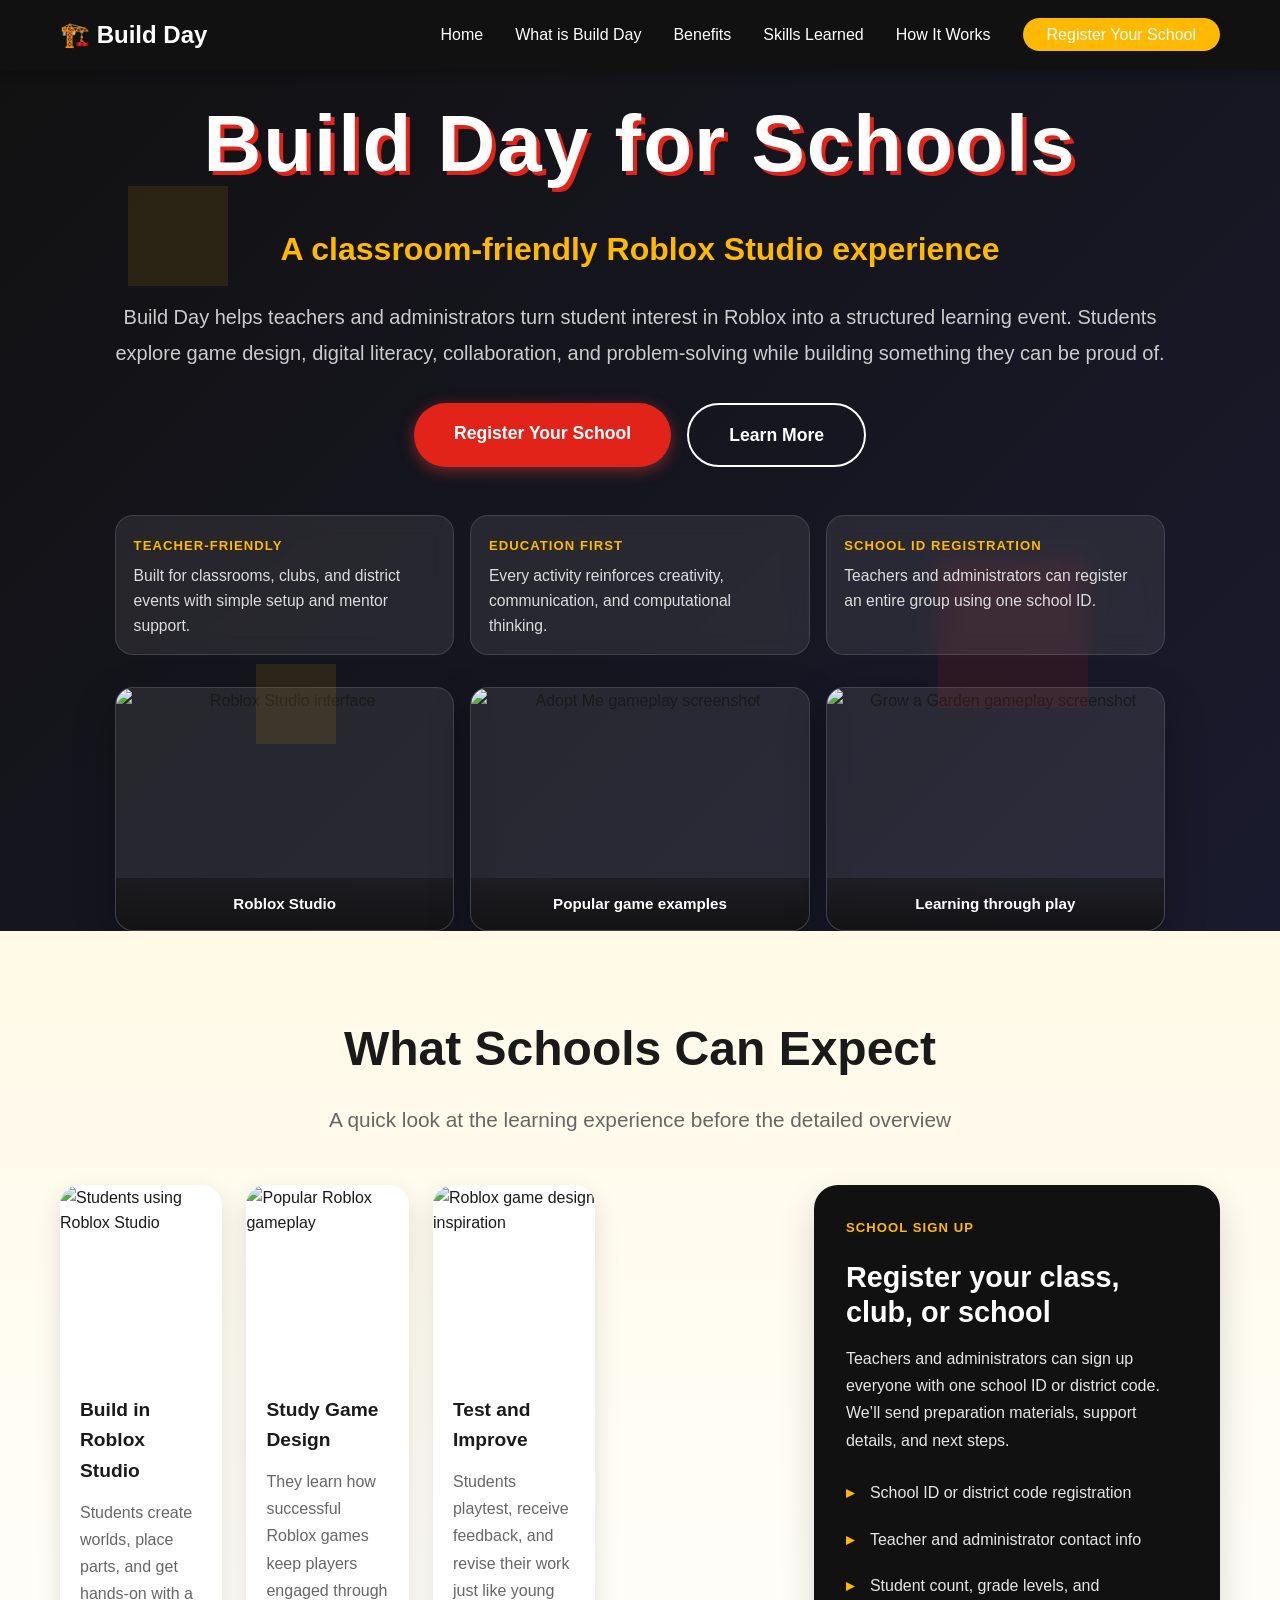
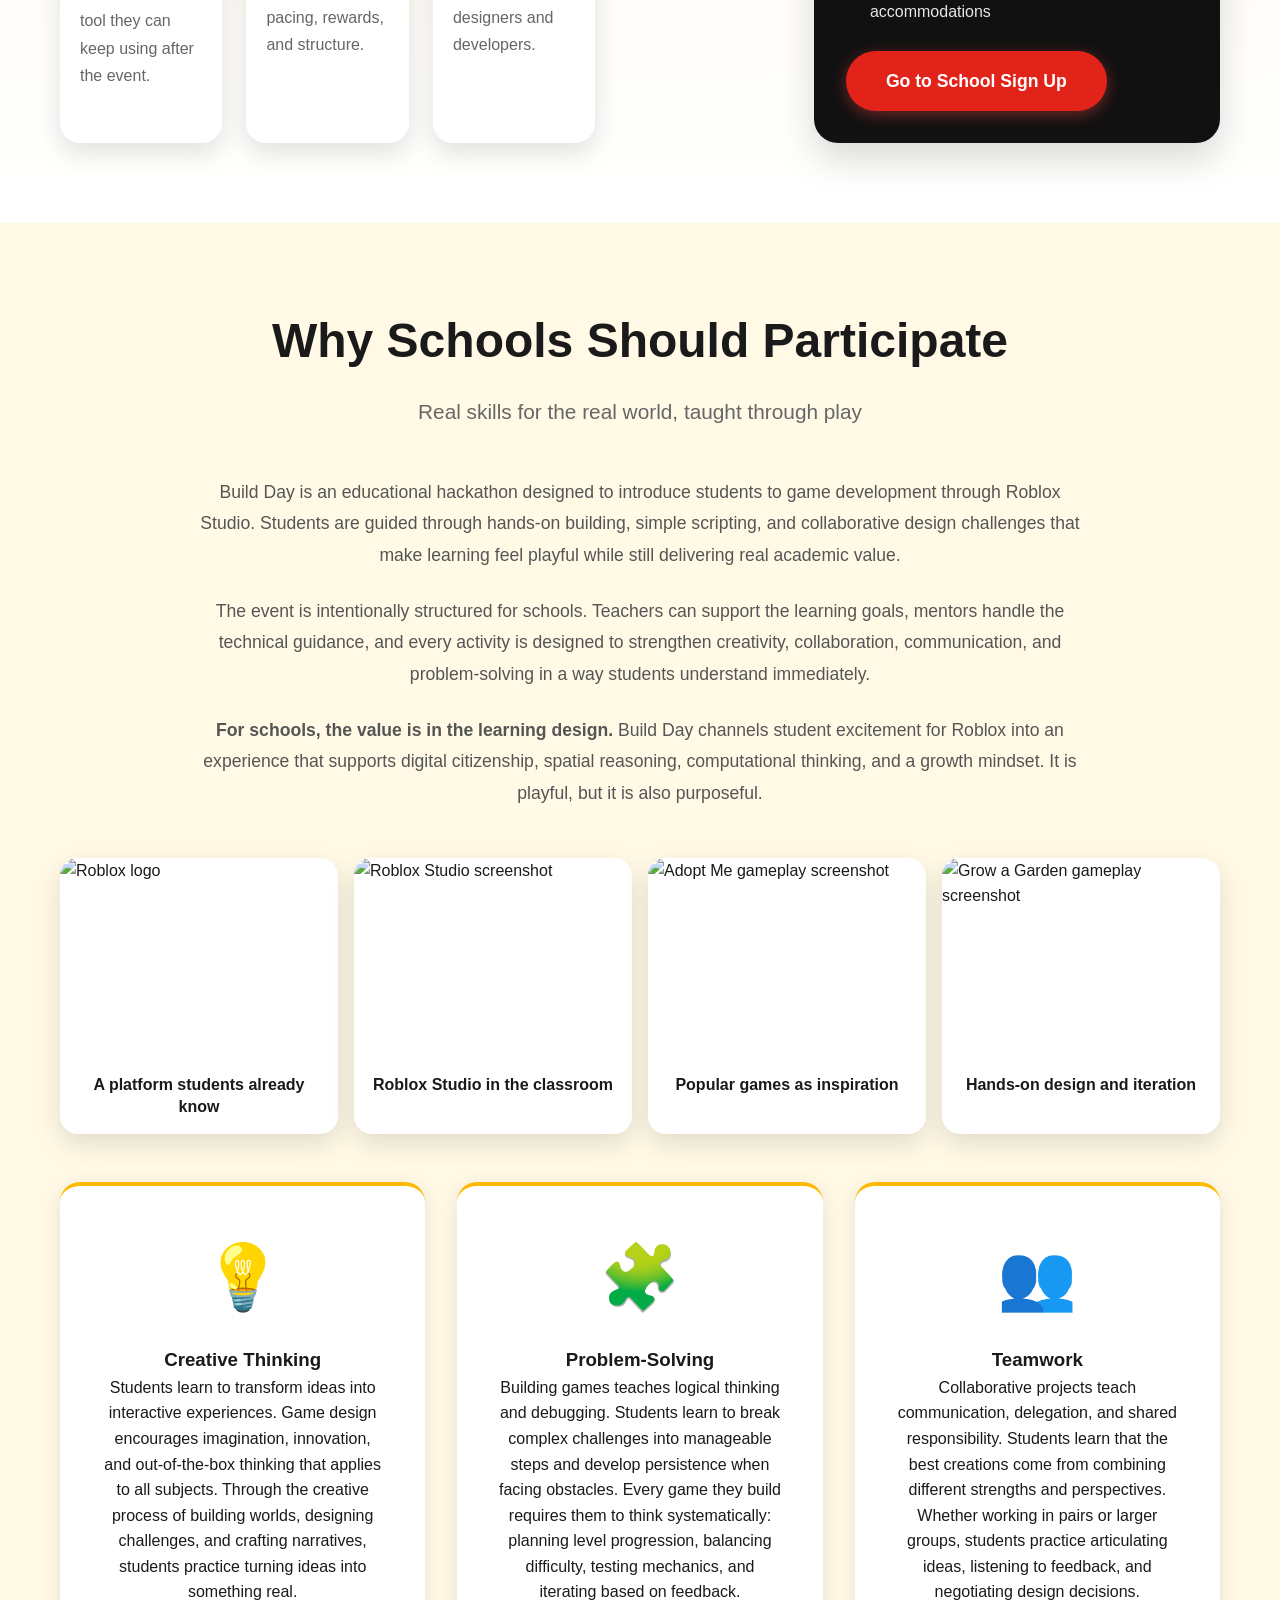
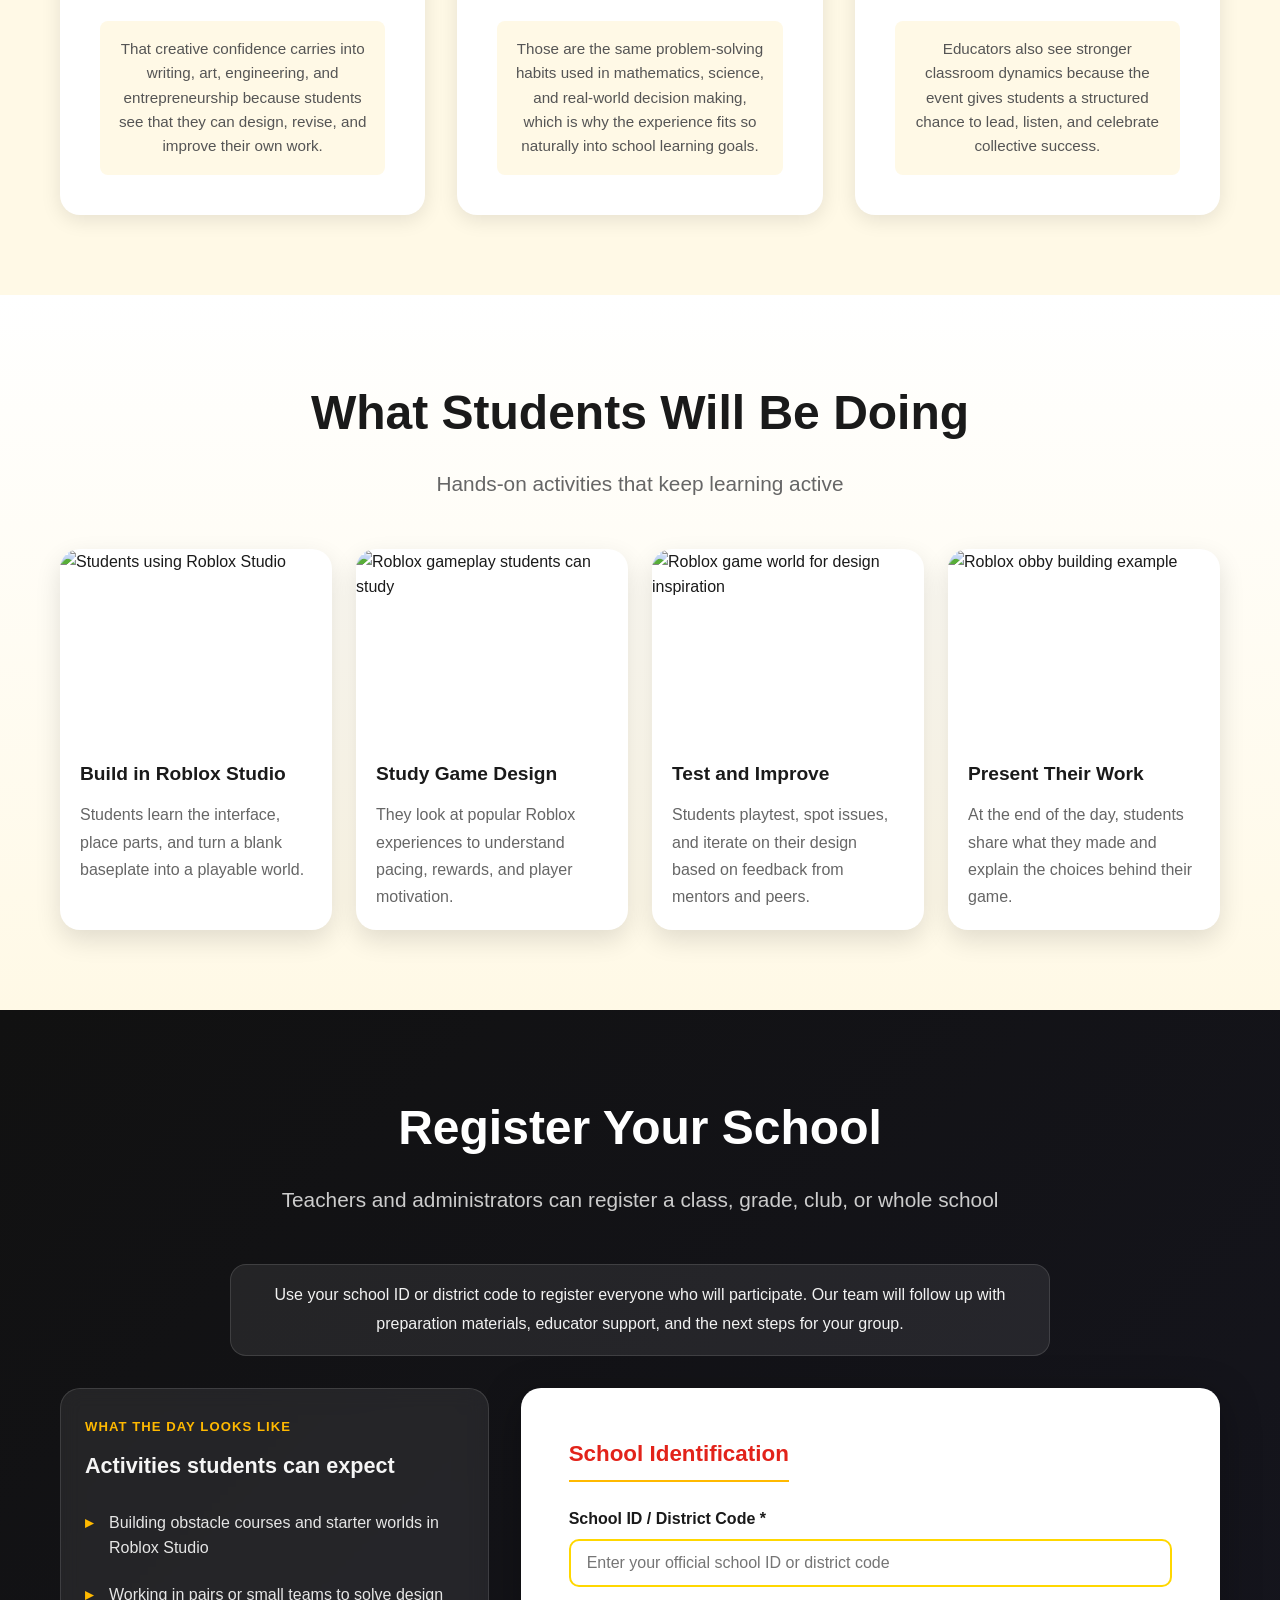
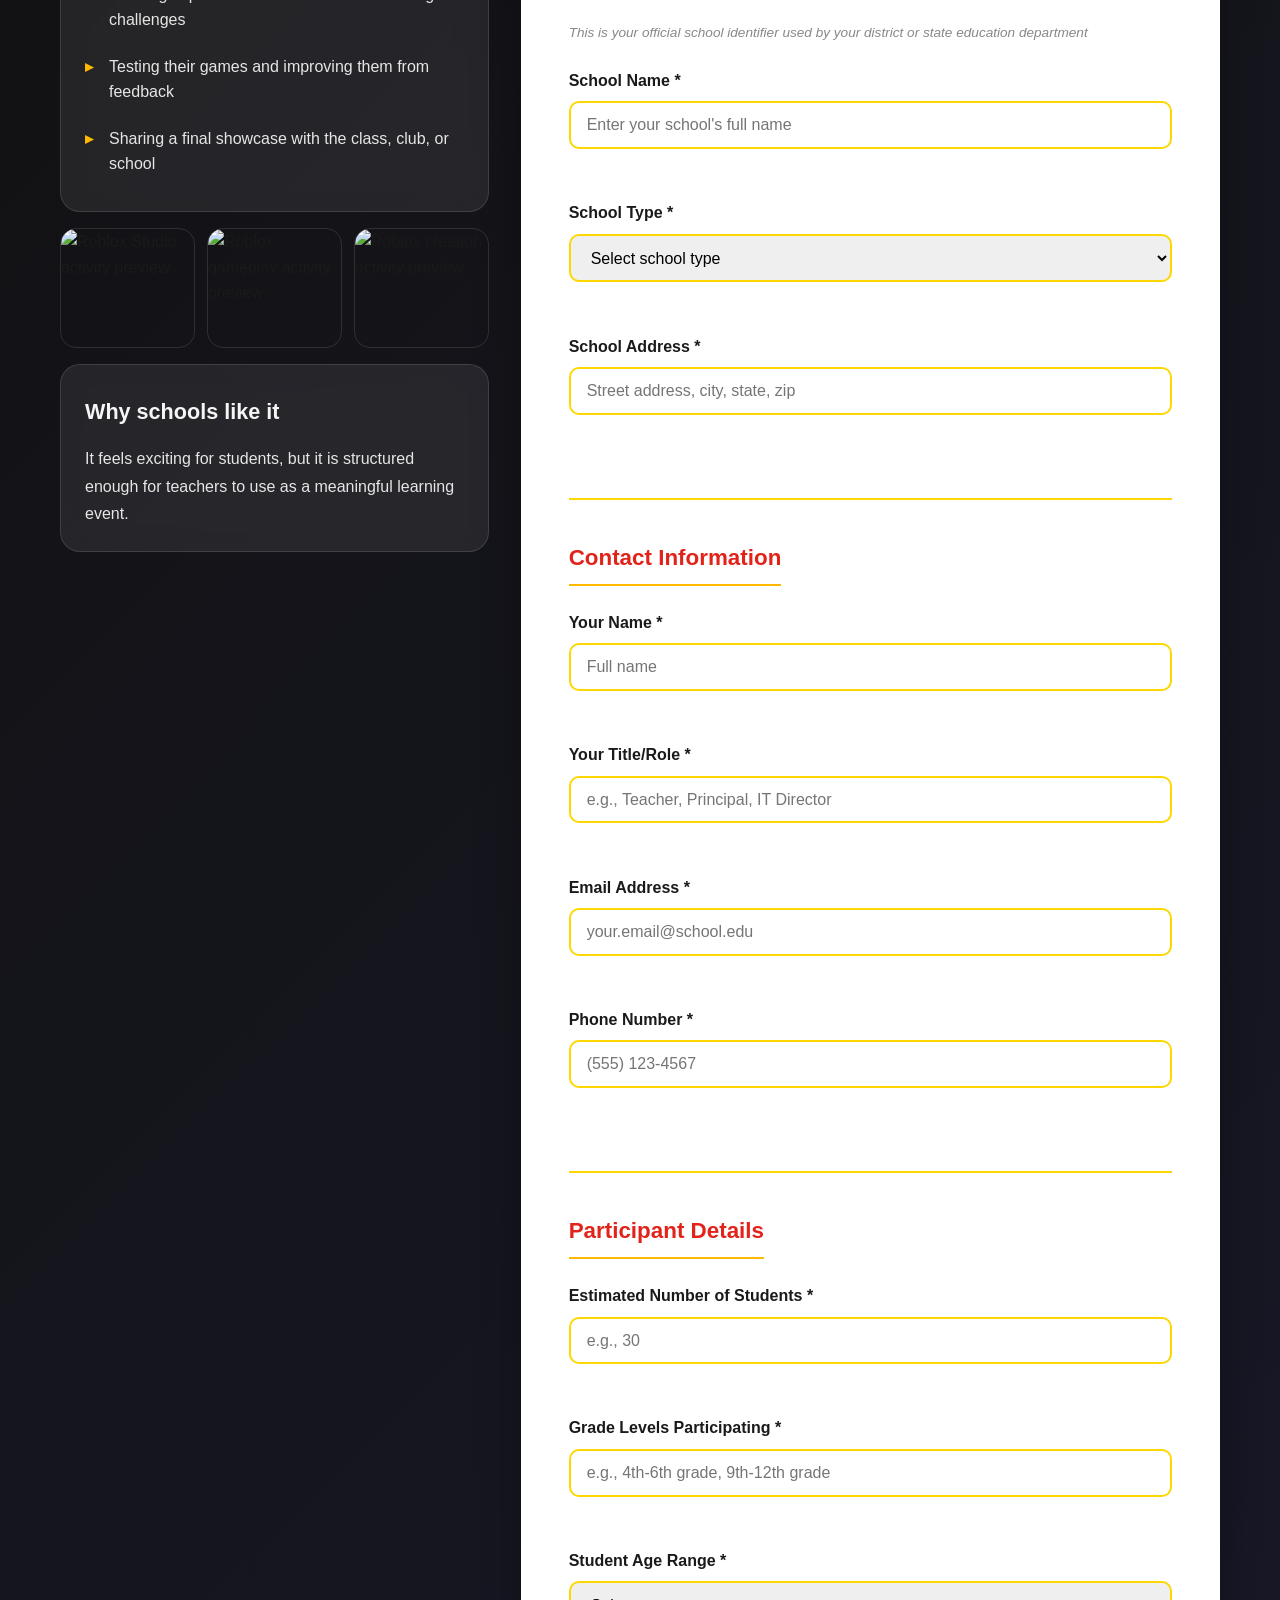
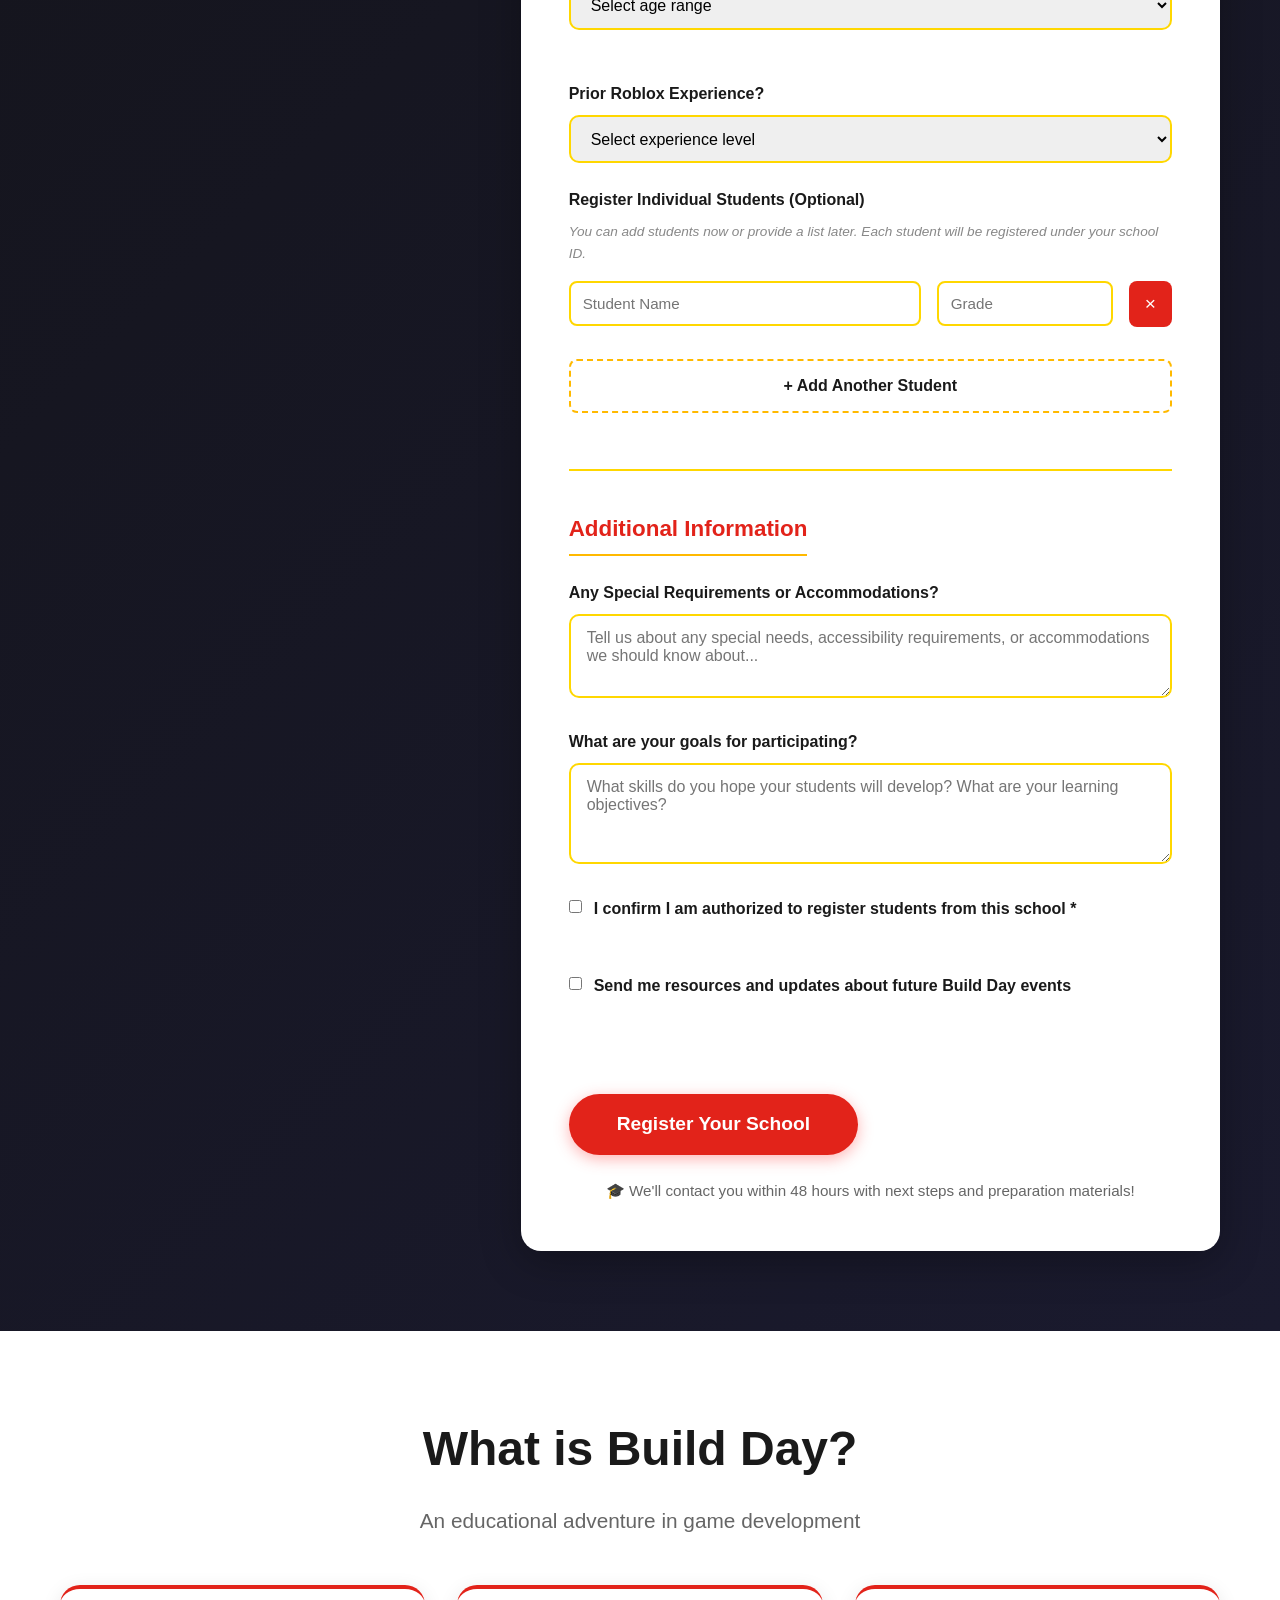
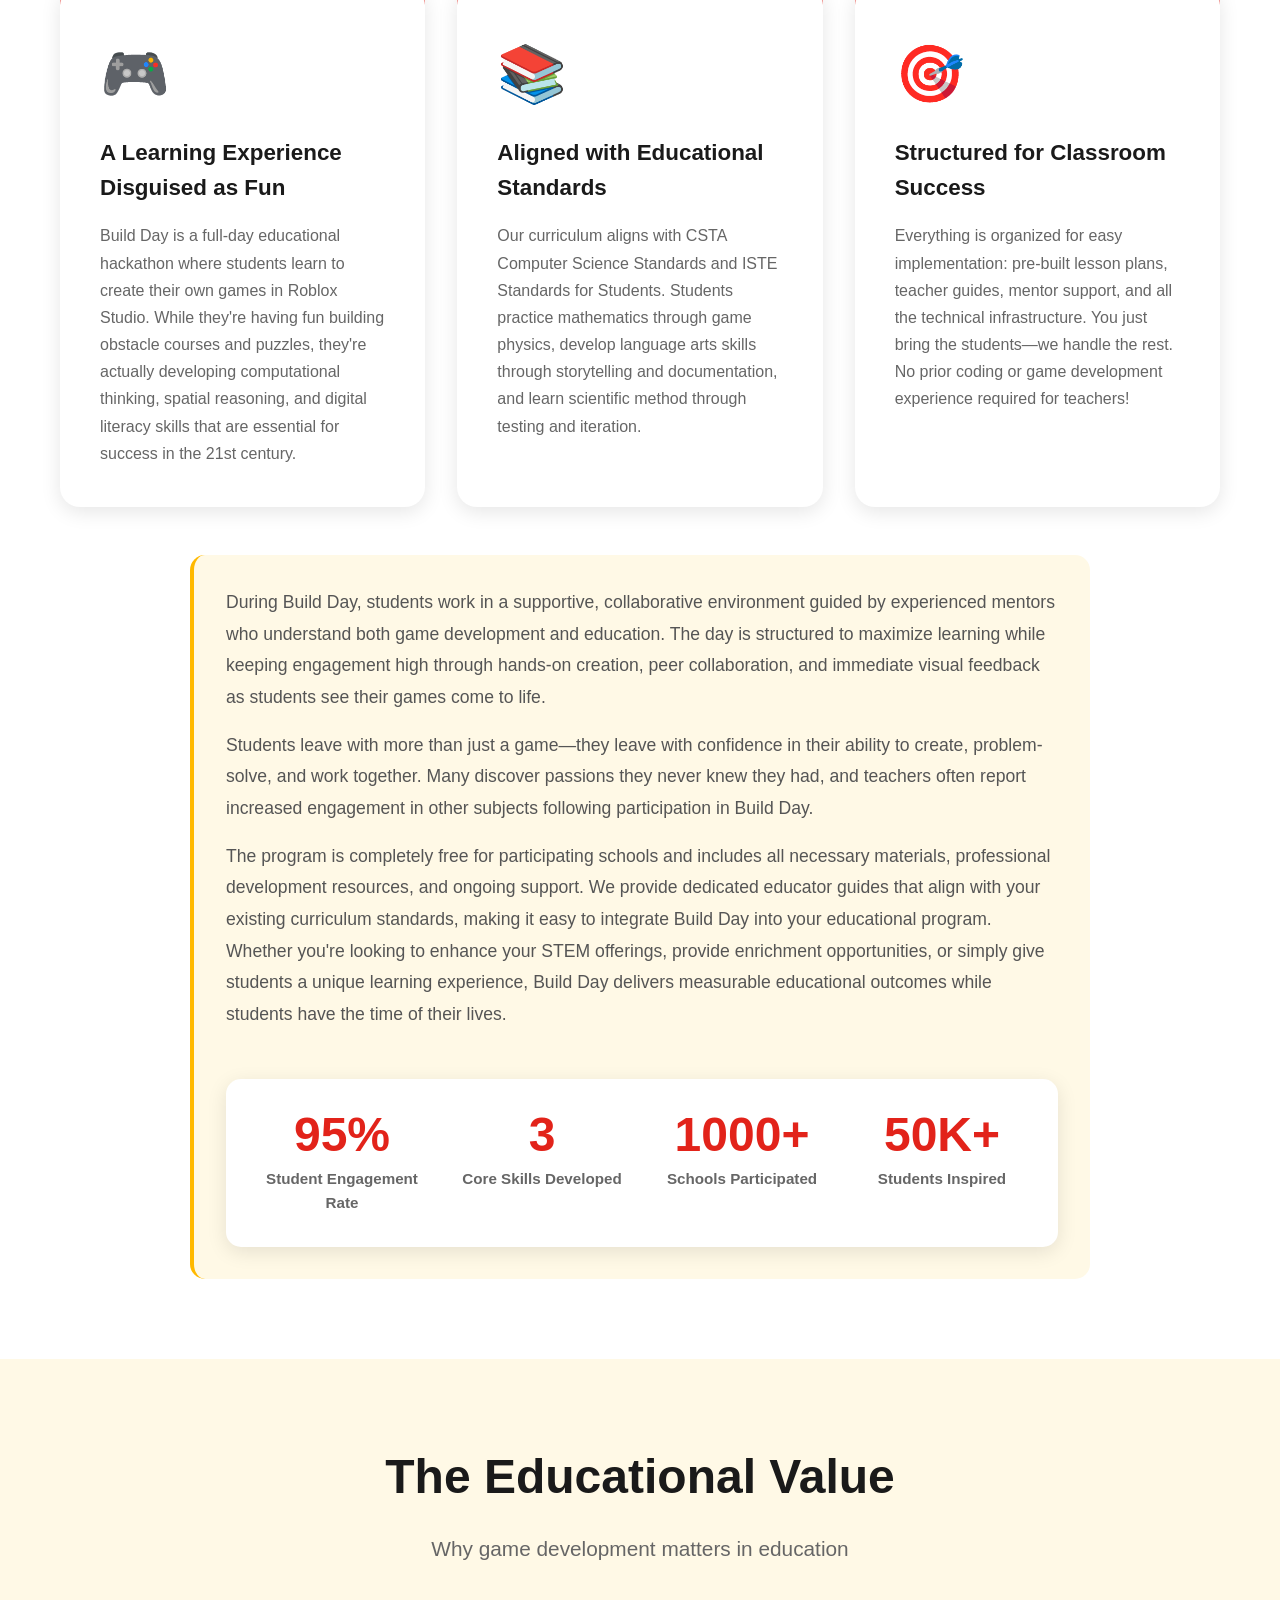
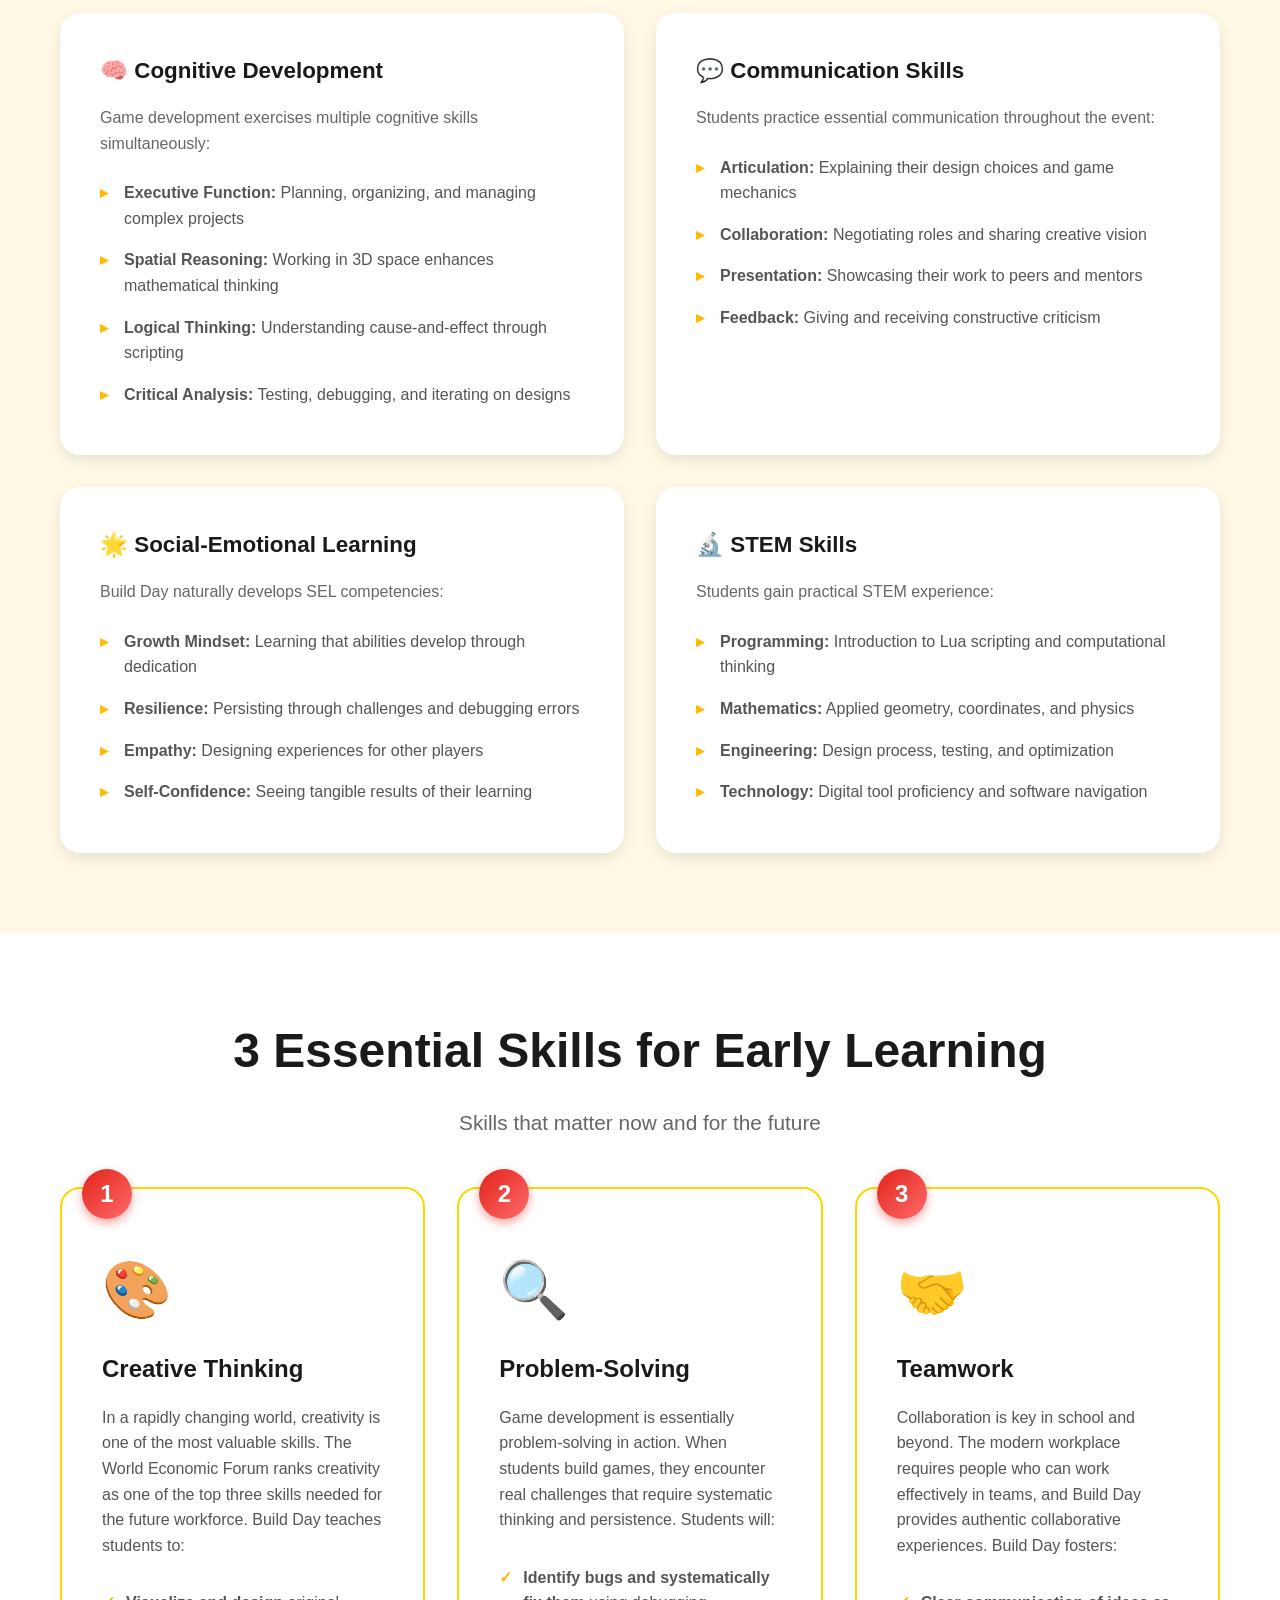
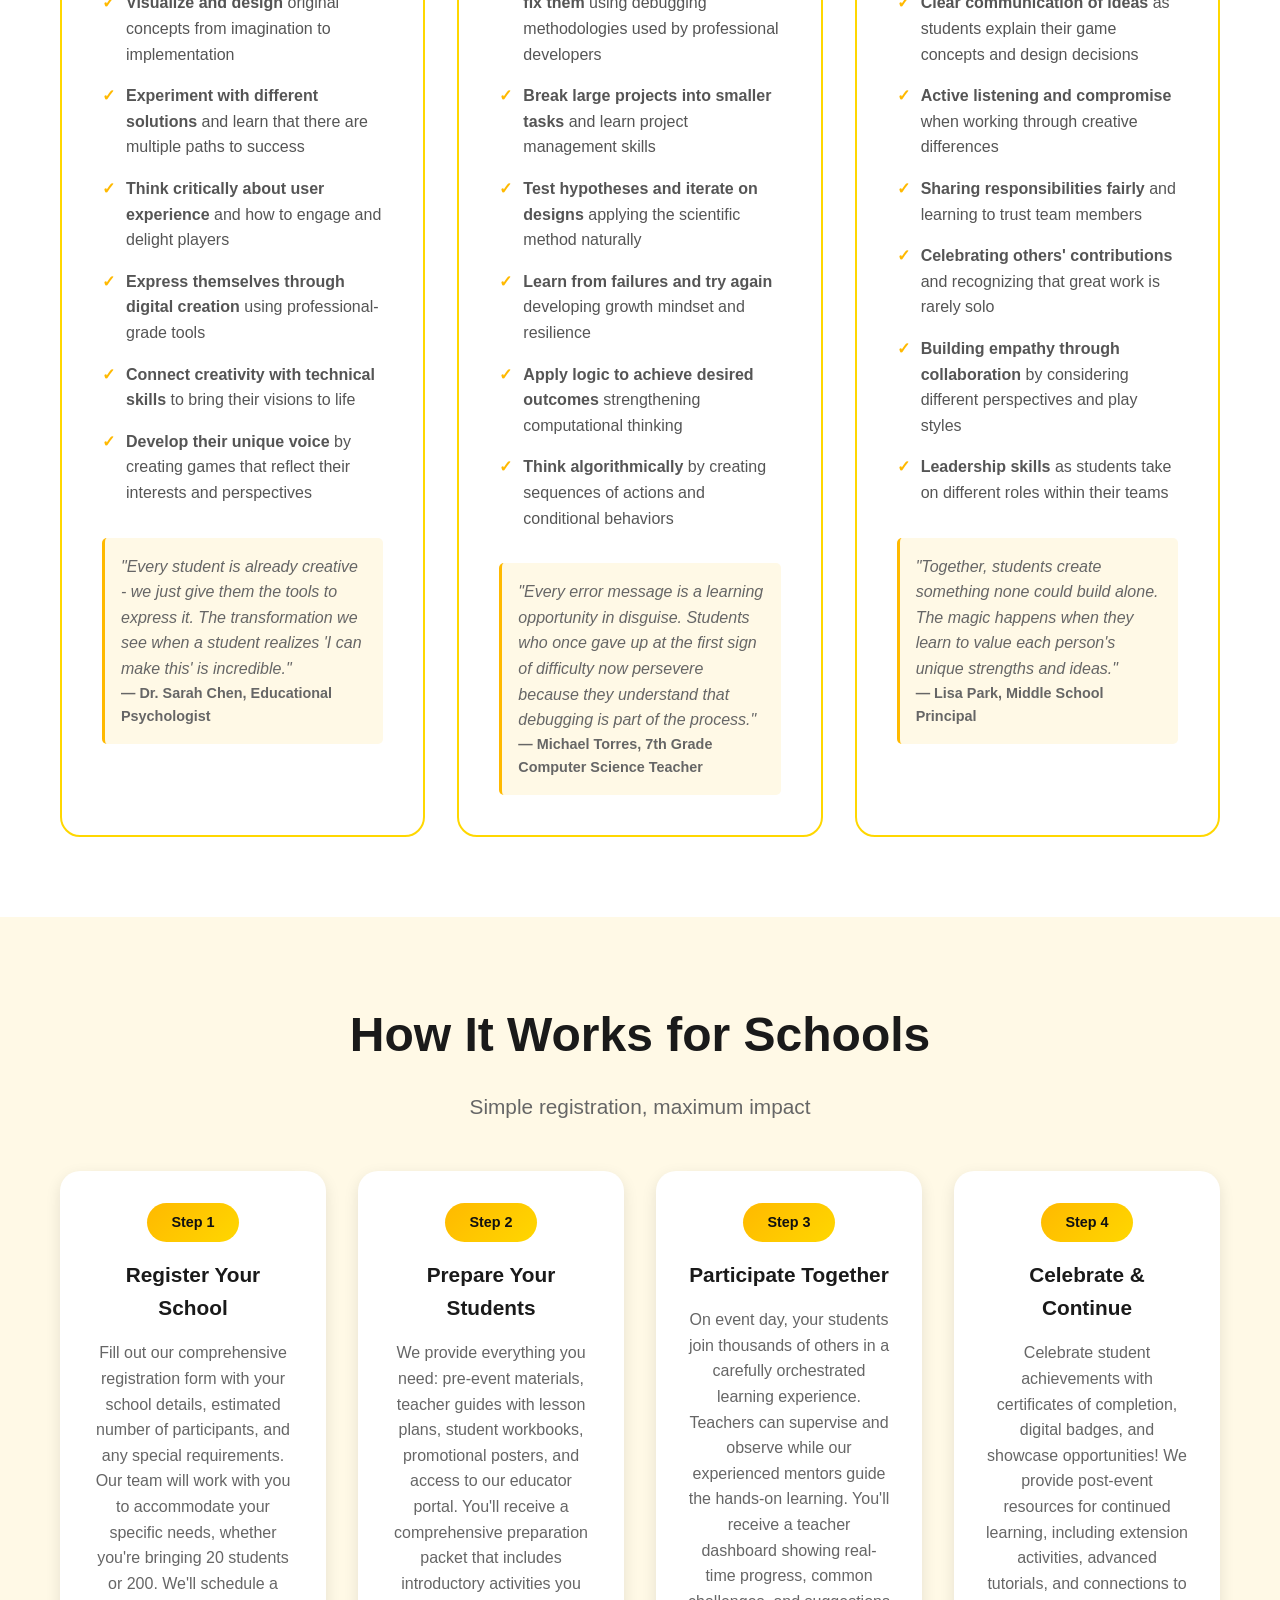
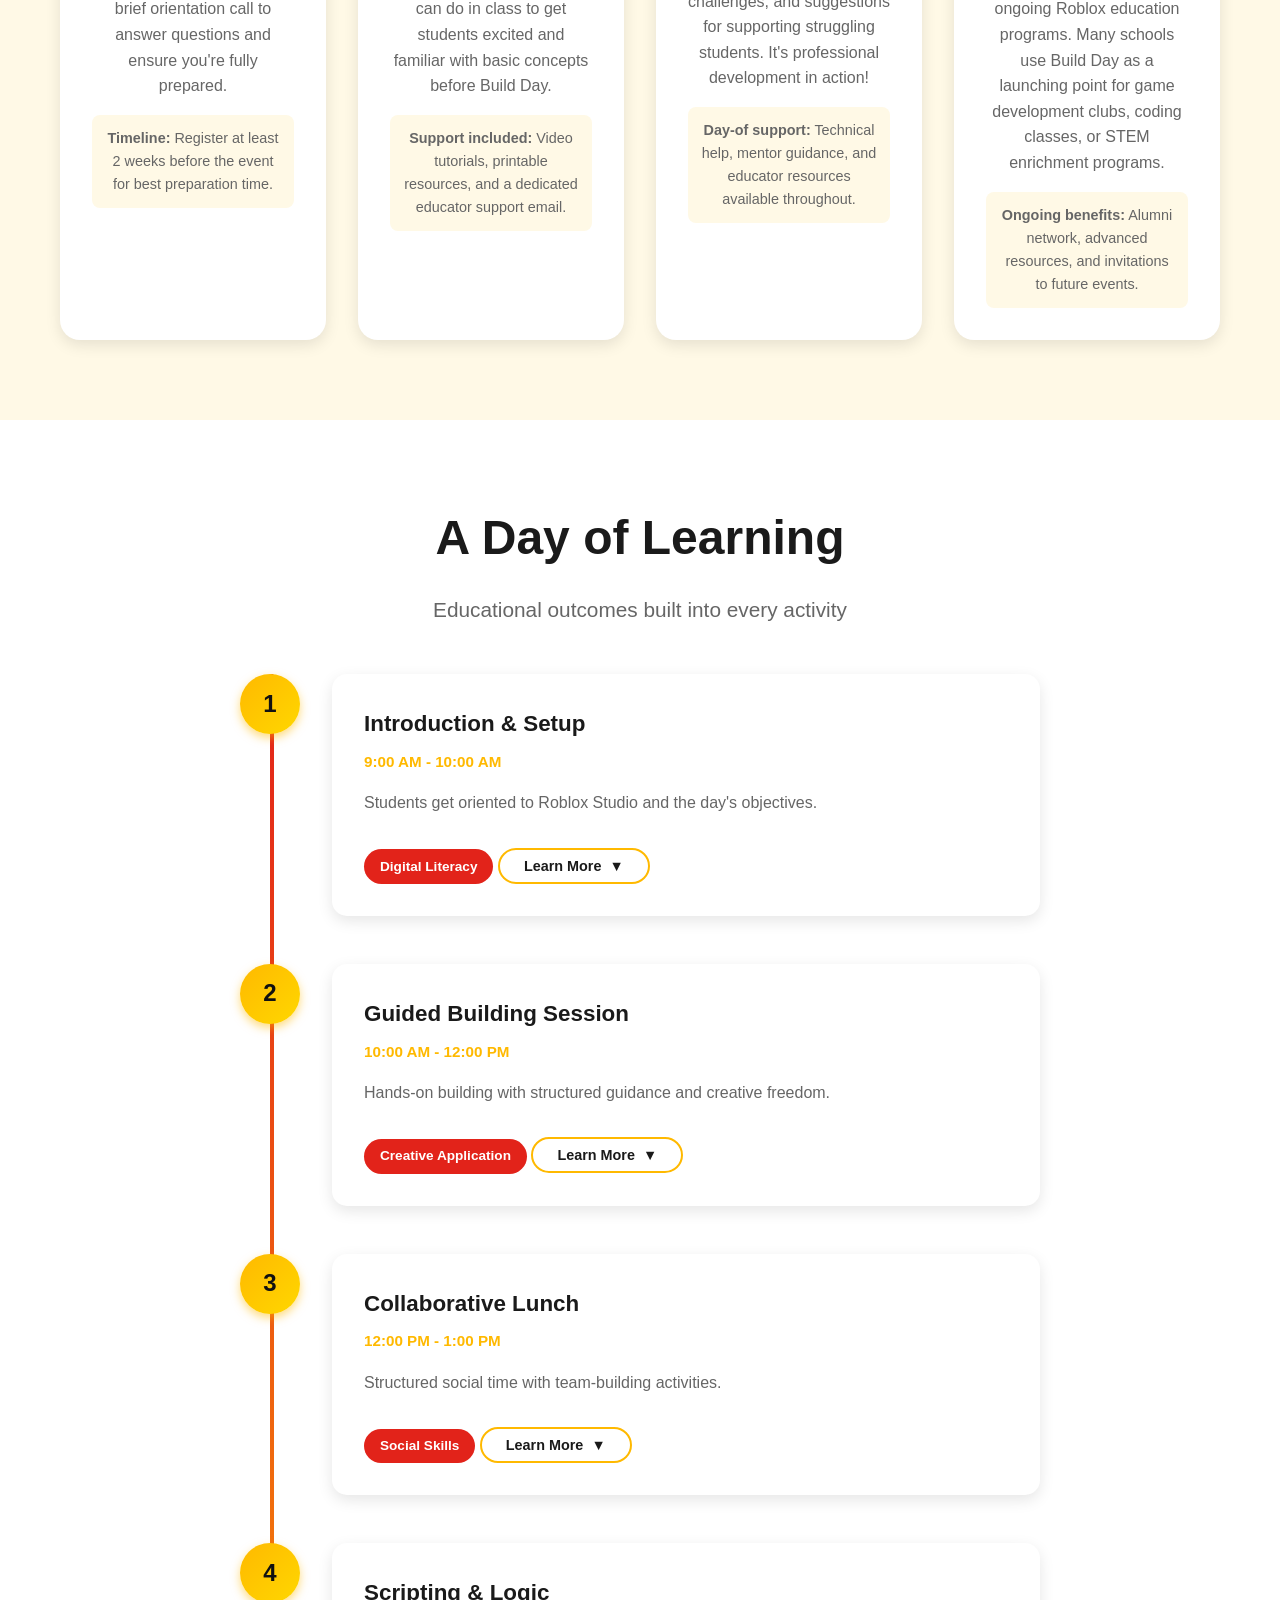
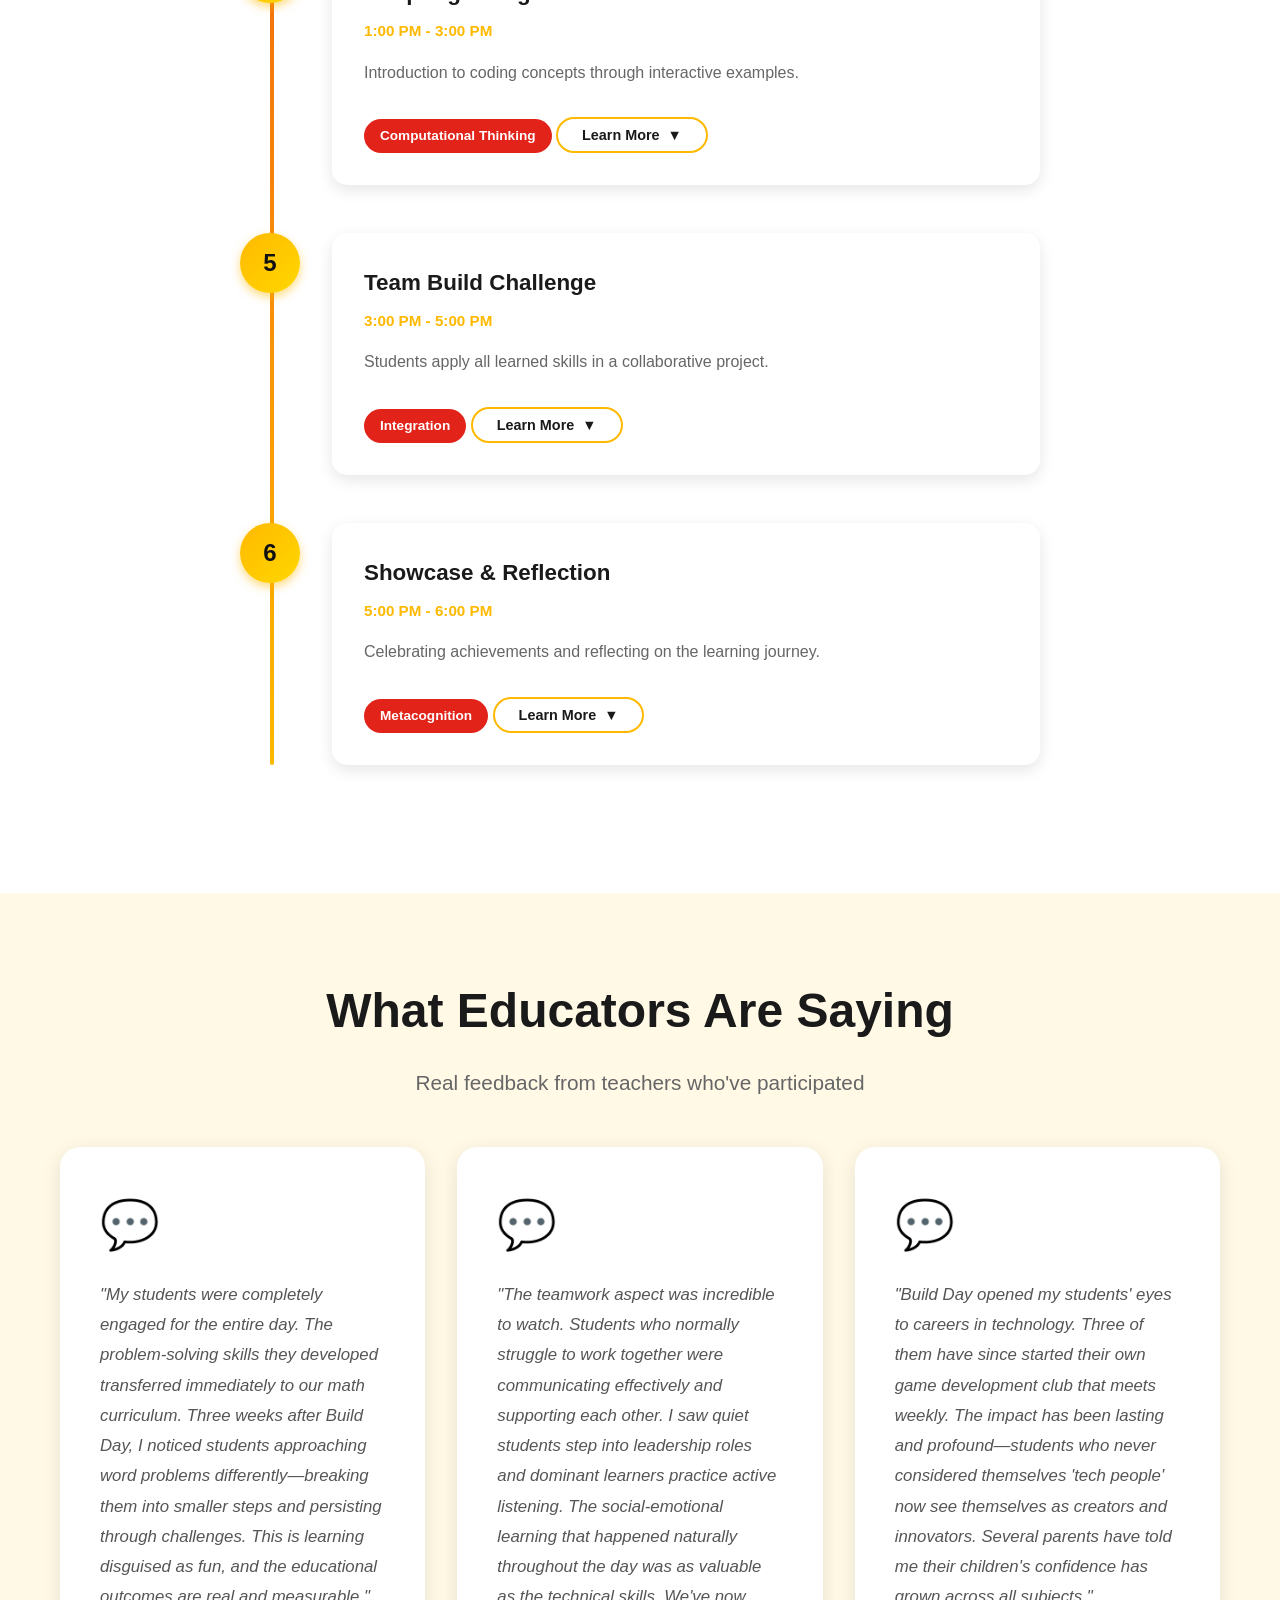
==== commit aa515d66: "push" ====
--- a/schools.html
+++ b/schools.html
@@ -37,11 +37,85 @@
         <div class="container">
             <div class="hero-content">
                 <h1 class="hero-title">Build Day for Schools</h1>
-                <p class="hero-subtitle">Inspiring the Next Generation of Creative Thinkers</p>
-                <p class="hero-description">Transform your classroom into an innovative learning lab. Build Day helps students develop creative thinking, problem-solving, and teamwork skills through game development in Roblox Studio - all while having fun!</p>
+                <p class="hero-subtitle">A classroom-friendly Roblox Studio experience</p>
+                <p class="hero-description">Build Day helps teachers and administrators turn student interest in Roblox into a structured learning event. Students explore game design, digital literacy, collaboration, and problem-solving while building something they can be proud of.</p>
                 <div class="hero-cta">
                     <a href="#register" class="btn btn-primary">Register Your School</a>
                     <a href="#benefits" class="btn btn-secondary">Learn More</a>
+                </div>
+                <div class="school-highlights">
+                    <div class="school-highlight">
+                        <span class="highlight-label">Teacher-friendly</span>
+                        <p>Built for classrooms, clubs, and district events with simple setup and mentor support.</p>
+                    </div>
+                    <div class="school-highlight">
+                        <span class="highlight-label">Education first</span>
+                        <p>Every activity reinforces creativity, communication, and computational thinking.</p>
+                    </div>
+                    <div class="school-highlight">
+                        <span class="highlight-label">School ID registration</span>
+                        <p>Teachers and administrators can register an entire group using one school ID.</p>
+                    </div>
+                </div>
+                <div class="school-hero-gallery">
+                    <div class="school-hero-image hero-image-card fade-in">
+                        <img src="https://upload.wikimedia.org/wikipedia/en/thumb/c/c2/Roblox_Studio_New_UI.png/250px-Roblox_Studio_New_UI.png" alt="Roblox Studio interface">
+                        <span>Roblox Studio</span>
+                    </div>
+                    <div class="school-hero-image hero-image-card fade-in">
+                        <img src="https://upload.wikimedia.org/wikipedia/en/thumb/4/44/Roblox_Adopt_Me_Gameplay.png/250px-Roblox_Adopt_Me_Gameplay.png" alt="Adopt Me gameplay screenshot">
+                        <span>Popular game examples</span>
+                    </div>
+                    <div class="school-hero-image hero-image-card fade-in">
+                        <img src="https://upload.wikimedia.org/wikipedia/en/thumb/8/88/Roblox_Grow_a_Garden_gameplay.png/250px-Roblox_Grow_a_Garden_gameplay.png" alt="Grow a Garden gameplay screenshot">
+                        <span>Learning through play</span>
+                    </div>
+                </div>
+            </div>
+        </div>
+    </section>
+
+    <!-- Schools Preview Section -->
+    <section class="schools-preview-section">
+        <div class="container">
+            <h2 class="section-title">What Schools Can Expect</h2>
+            <p class="section-subtitle">A quick look at the learning experience before the detailed overview</p>
+
+            <div class="schools-preview-layout">
+                <div class="activity-grid schools-preview-activities">
+                    <div class="activity-card fade-in">
+                        <img src="https://d1ng1bucl7w66k.cloudfront.net/ghost-blog/2025/03/Screenshot-2025-03-18-at-8.58.23-PM.png" alt="Students using Roblox Studio">
+                        <div class="activity-card-body">
+                            <h3>Build in Roblox Studio</h3>
+                            <p>Students create worlds, place parts, and get hands-on with a tool they can keep using after the event.</p>
+                        </div>
+                    </div>
+                    <div class="activity-card fade-in">
+                        <img src="https://upload.wikimedia.org/wikipedia/en/thumb/4/44/Roblox_Adopt_Me_Gameplay.png/250px-Roblox_Adopt_Me_Gameplay.png" alt="Popular Roblox gameplay">
+                        <div class="activity-card-body">
+                            <h3>Study Game Design</h3>
+                            <p>They learn how successful Roblox games keep players engaged through pacing, rewards, and structure.</p>
+                        </div>
+                    </div>
+                    <div class="activity-card fade-in">
+                        <img src="https://upload.wikimedia.org/wikipedia/en/thumb/8/88/Roblox_Grow_a_Garden_gameplay.png/250px-Roblox_Grow_a_Garden_gameplay.png" alt="Roblox game design inspiration">
+                        <div class="activity-card-body">
+                            <h3>Test and Improve</h3>
+                            <p>Students playtest, receive feedback, and revise their work just like young designers and developers.</p>
+                        </div>
+                    </div>
+                </div>
+
+                <div class="schools-preview-cta fade-in">
+                    <span class="highlight-label">School sign up</span>
+                    <h3>Register your class, club, or school</h3>
+                    <p>Teachers and administrators can sign up everyone with one school ID or district code. We’ll send preparation materials, support details, and next steps.</p>
+                    <ul class="sidebar-checklist">
+                        <li>School ID or district code registration</li>
+                        <li>Teacher and administrator contact info</li>
+                        <li>Student count, grade levels, and accommodations</li>
+                    </ul>
+                    <a href="#register" class="btn btn-primary">Go to School Sign Up</a>
                 </div>
             </div>
         </div>
@@ -54,31 +128,265 @@
             <p class="section-subtitle">Real skills for the real world, taught through play</p>
             
             <div class="intro-content">
-                <p class="intro-text">Build Day is an educational hackathon designed specifically to introduce students to game development through Roblox Studio. While students think they're just playing and building games, they're actually developing critical 21st-century skills that align with educational standards and prepare them for future careers in technology, engineering, and creative industries.</p>
+                <p class="intro-text">Build Day is an educational hackathon designed to introduce students to game development through Roblox Studio. Students are guided through hands-on building, simple scripting, and collaborative design challenges that make learning feel playful while still delivering real academic value.</p>
                 
-                <p class="intro-text">Through guided, hands-on learning experiences, students transform from passive consumers of digital content into active creators. They learn to think computationally, solve complex problems, collaborate effectively, and express their creativity in meaningful ways—all while having fun building games in an environment they already love.</p>
+                <p class="intro-text">The event is intentionally structured for schools. Teachers can support the learning goals, mentors handle the technical guidance, and every activity is designed to strengthen creativity, collaboration, communication, and problem-solving in a way students understand immediately.</p>
                 
-                <p class="intro-text"><strong>Research shows</strong> that game-based learning increases student engagement by up to 95%, improves knowledge retention by 40%, and develops essential skills like critical thinking, creativity, and collaboration that are crucial for success in college and careers. Build Day harnesses students' natural interest in gaming and channels it into productive, educational outcomes that benefit every learner.</p>
+                <p class="intro-text"><strong>For schools, the value is in the learning design.</strong> Build Day channels student excitement for Roblox into an experience that supports digital citizenship, spatial reasoning, computational thinking, and a growth mindset. It is playful, but it is also purposeful.</p>
+            </div>
+
+            <div class="school-gallery">
+                <div class="school-gallery-item fade-in">
+                    <img src="https://upload.wikimedia.org/wikipedia/commons/thumb/4/4b/Roblox_Logo_2022.svg/250px-Roblox_Logo_2022.svg.png" alt="Roblox logo">
+                    <div class="school-gallery-caption">A platform students already know</div>
+                </div>
+                <div class="school-gallery-item fade-in">
+                    <img src="https://upload.wikimedia.org/wikipedia/en/thumb/c/c2/Roblox_Studio_New_UI.png/250px-Roblox_Studio_New_UI.png" alt="Roblox Studio screenshot">
+                    <div class="school-gallery-caption">Roblox Studio in the classroom</div>
+                </div>
+                <div class="school-gallery-item fade-in">
+                    <img src="https://upload.wikimedia.org/wikipedia/en/thumb/4/44/Roblox_Adopt_Me_Gameplay.png/250px-Roblox_Adopt_Me_Gameplay.png" alt="Adopt Me gameplay screenshot">
+                    <div class="school-gallery-caption">Popular games as inspiration</div>
+                </div>
+                <div class="school-gallery-item fade-in">
+                    <img src="https://upload.wikimedia.org/wikipedia/en/thumb/8/88/Roblox_Grow_a_Garden_gameplay.png/250px-Roblox_Grow_a_Garden_gameplay.png" alt="Grow a Garden gameplay screenshot">
+                    <div class="school-gallery-caption">Hands-on design and iteration</div>
+                </div>
             </div>
             
             <div class="benefits-grid">
                 <div class="benefits-card fade-in">
                     <div class="card-icon">💡</div>
                     <h3>Creative Thinking</h3>
-                    <p>Students learn to transform ideas into interactive experiences. Game design encourages imagination, innovation, and out-of-the-box thinking that applies to all subjects. Through the creative process of building worlds, designing challenges, and crafting narratives, students develop the ability to visualize possibilities and bring them to life—a skill that translates directly to writing, art, engineering, and entrepreneurship.</p>
-                    <p class="benefits-detail">Research indicates that students who engage in creative digital projects show a 60% increase in divergent thinking abilities and report higher levels of academic confidence across all subjects.</p>
+                    <p>Students learn to transform ideas into interactive experiences. Game design encourages imagination, innovation, and out-of-the-box thinking that applies to all subjects. Through the creative process of building worlds, designing challenges, and crafting narratives, students practice turning ideas into something real.</p>
+                    <p class="benefits-detail">That creative confidence carries into writing, art, engineering, and entrepreneurship because students see that they can design, revise, and improve their own work.</p>
                 </div>
                 <div class="benefits-card fade-in">
                     <div class="card-icon">🧩</div>
                     <h3>Problem-Solving</h3>
-                    <p>Building games teaches logical thinking and debugging. Students learn to break complex challenges into manageable steps and develop persistence when facing obstacles. Every game they build requires them to think systematically: planning level progression, balancing difficulty, testing mechanics, and iterating based on feedback. These are the same problem-solving strategies used in mathematics, science, and real-world decision making.</p>
-                    <p class="benefits-detail">Students who participate in game development activities demonstrate 45% improvement in analytical thinking and show greater resilience when tackling difficult problems in other academic areas.</p>
+                    <p>Building games teaches logical thinking and debugging. Students learn to break complex challenges into manageable steps and develop persistence when facing obstacles. Every game they build requires them to think systematically: planning level progression, balancing difficulty, testing mechanics, and iterating based on feedback.</p>
+                    <p class="benefits-detail">Those are the same problem-solving habits used in mathematics, science, and real-world decision making, which is why the experience fits so naturally into school learning goals.</p>
                 </div>
                 <div class="benefits-card fade-in">
                     <div class="card-icon">👥</div>
                     <h3>Teamwork</h3>
-                    <p>Collaborative projects teach communication, delegation, and shared responsibility. Students learn that the best creations come from combining different strengths and perspectives. Whether working in pairs or larger groups, students practice articulating ideas, listening to feedback, negotiating design decisions, and celebrating collective success—skills that are essential in every workplace and life situation.</p>
-                    <p class="benefits-detail">Educators report that students who collaborate on Build Day projects show improved classroom dynamics, better conflict resolution skills, and increased empathy for their peers' perspectives.</p>
+                    <p>Collaborative projects teach communication, delegation, and shared responsibility. Students learn that the best creations come from combining different strengths and perspectives. Whether working in pairs or larger groups, students practice articulating ideas, listening to feedback, and negotiating design decisions.</p>
+                    <p class="benefits-detail">Educators also see stronger classroom dynamics because the event gives students a structured chance to lead, listen, and celebrate collective success.</p>
+                </div>
+            </div>
+        </div>
+    </section>
+
+    <!-- Activity Gallery Section -->
+    <section class="activity-section">
+        <div class="container">
+            <h2 class="section-title">What Students Will Be Doing</h2>
+            <p class="section-subtitle">Hands-on activities that keep learning active</p>
+
+            <div class="activity-grid">
+                <div class="activity-card fade-in">
+                    <img src="https://d1ng1bucl7w66k.cloudfront.net/ghost-blog/2025/03/Screenshot-2025-03-18-at-8.58.23-PM.png" alt="Students using Roblox Studio">
+                    <div class="activity-card-body">
+                        <h3>Build in Roblox Studio</h3>
+                        <p>Students learn the interface, place parts, and turn a blank baseplate into a playable world.</p>
+                    </div>
+                </div>
+                <div class="activity-card fade-in">
+                    <img src="https://upload.wikimedia.org/wikipedia/en/thumb/4/44/Roblox_Adopt_Me_Gameplay.png/250px-Roblox_Adopt_Me_Gameplay.png" alt="Roblox gameplay students can study">
+                    <div class="activity-card-body">
+                        <h3>Study Game Design</h3>
+                        <p>They look at popular Roblox experiences to understand pacing, rewards, and player motivation.</p>
+                    </div>
+                </div>
+                <div class="activity-card fade-in">
+                    <img src="https://upload.wikimedia.org/wikipedia/en/thumb/8/88/Roblox_Grow_a_Garden_gameplay.png/250px-Roblox_Grow_a_Garden_gameplay.png" alt="Roblox game world for design inspiration">
+                    <div class="activity-card-body">
+                        <h3>Test and Improve</h3>
+                        <p>Students playtest, spot issues, and iterate on their design based on feedback from mentors and peers.</p>
+                    </div>
+                </div>
+                <div class="activity-card fade-in">
+                    <img src="https://d1ng1bucl7w66k.cloudfront.net/ghost-blog/2022/12/Screen-Shot-2022-12-20-at-1.53.08-PM.png" alt="Roblox obby building example">
+                    <div class="activity-card-body">
+                        <h3>Present Their Work</h3>
+                        <p>At the end of the day, students share what they made and explain the choices behind their game.</p>
+                    </div>
+                </div>
+            </div>
+        </div>
+    </section>
+
+    <!-- Registration Section -->
+    <section id="register" class="register-section">
+        <div class="container">
+            <h2 class="section-title">Register Your School</h2>
+            <p class="section-subtitle">Teachers and administrators can register a class, grade, club, or whole school</p>
+            <p class="register-note">Use your school ID or district code to register everyone who will participate. Our team will follow up with preparation materials, educator support, and the next steps for your group.</p>
+            <div class="register-layout">
+                <aside class="register-sidebar fade-in">
+                    <div class="register-sidebar-panel">
+                        <span class="highlight-label">What the day looks like</span>
+                        <h3>Activities students can expect</h3>
+                        <ul class="sidebar-checklist">
+                            <li>Building obstacle courses and starter worlds in Roblox Studio</li>
+                            <li>Working in pairs or small teams to solve design challenges</li>
+                            <li>Testing their games and improving them from feedback</li>
+                            <li>Sharing a final showcase with the class, club, or school</li>
+                        </ul>
+                    </div>
+                    <div class="sidebar-image-grid">
+                        <img src="https://d1ng1bucl7w66k.cloudfront.net/ghost-blog/2025/03/Screenshot-2025-03-18-at-8.58.23-PM.png" alt="Roblox Studio activity preview">
+                        <img src="https://upload.wikimedia.org/wikipedia/en/thumb/4/44/Roblox_Adopt_Me_Gameplay.png/250px-Roblox_Adopt_Me_Gameplay.png" alt="Roblox gameplay activity preview">
+                        <img src="https://upload.wikimedia.org/wikipedia/en/thumb/8/88/Roblox_Grow_a_Garden_gameplay.png/250px-Roblox_Grow_a_Garden_gameplay.png" alt="Roblox creation activity preview">
+                    </div>
+                    <div class="register-sidebar-panel register-sidebar-highlight">
+                        <h3>Why schools like it</h3>
+                        <p>It feels exciting for students, but it is structured enough for teachers to use as a meaningful learning event.</p>
+                    </div>
+                </aside>
+                <div class="register-form-container fade-in">
+                    <form id="schoolRegisterForm" class="register-form">
+                    <div class="form-section">
+                        <h3>School Identification</h3>
+                        <div class="form-group">
+                            <label for="schoolID">School ID / District Code *</label>
+                            <input type="text" id="schoolID" name="schoolID" required placeholder="Enter your official school ID or district code">
+                            <span class="error-message" id="schoolID-error"></span>
+                            <p class="form-hint">This is your official school identifier used by your district or state education department</p>
+                        </div>
+                        <div class="form-group">
+                            <label for="schoolName">School Name *</label>
+                            <input type="text" id="schoolName" name="schoolName" required placeholder="Enter your school's full name">
+                            <span class="error-message" id="schoolName-error"></span>
+                        </div>
+                        <div class="form-group">
+                            <label for="schoolType">School Type *</label>
+                            <select id="schoolType" name="schoolType" required>
+                                <option value="">Select school type</option>
+                                <option value="elementary">Elementary School</option>
+                                <option value="middle">Middle School</option>
+                                <option value="high">High School</option>
+                                <option value="combined">Combined/K-12</option>
+                                <option value="other">Other</option>
+                            </select>
+                            <span class="error-message" id="schoolType-error"></span>
+                        </div>
+                        <div class="form-group">
+                            <label for="schoolAddress">School Address *</label>
+                            <input type="text" id="schoolAddress" name="schoolAddress" required placeholder="Street address, city, state, zip">
+                            <span class="error-message" id="schoolAddress-error"></span>
+                        </div>
+                    </div>
+
+                    <div class="form-section">
+                        <h3>Contact Information</h3>
+                        <div class="form-group">
+                            <label for="contactName">Your Name *</label>
+                            <input type="text" id="contactName" name="contactName" required placeholder="Full name">
+                            <span class="error-message" id="contactName-error"></span>
+                        </div>
+                        <div class="form-group">
+                            <label for="contactTitle">Your Title/Role *</label>
+                            <input type="text" id="contactTitle" name="contactTitle" required placeholder="e.g., Teacher, Principal, IT Director">
+                            <span class="error-message" id="contactTitle-error"></span>
+                        </div>
+                        <div class="form-group">
+                            <label for="contactEmail">Email Address *</label>
+                            <input type="email" id="contactEmail" name="contactEmail" required placeholder="your.email@school.edu">
+                            <span class="error-message" id="contactEmail-error"></span>
+                        </div>
+                        <div class="form-group">
+                            <label for="contactPhone">Phone Number *</label>
+                            <input type="tel" id="contactPhone" name="contactPhone" required placeholder="(555) 123-4567">
+                            <span class="error-message" id="contactPhone-error"></span>
+                        </div>
+                    </div>
+
+                    <div class="form-section">
+                        <h3>Participant Details</h3>
+                        <div class="form-group">
+                            <label for="studentCount">Estimated Number of Students *</label>
+                            <input type="number" id="studentCount" name="studentCount" required placeholder="e.g., 30" min="1" max="500">
+                            <span class="error-message" id="studentCount-error"></span>
+                        </div>
+                        <div class="form-group">
+                            <label for="gradeLevels">Grade Levels Participating *</label>
+                            <input type="text" id="gradeLevels" name="gradeLevels" required placeholder="e.g., 4th-6th grade, 9th-12th grade">
+                            <span class="error-message" id="gradeLevels-error"></span>
+                        </div>
+                        <div class="form-group">
+                            <label for="ageRange">Student Age Range *</label>
+                            <select id="ageRange" name="ageRange" required>
+                                <option value="">Select age range</option>
+                                <option value="8-10">8-10 years old</option>
+                                <option value="11-13">11-13 years old</option>
+                                <option value="14-16">14-16 years old</option>
+                                <option value="mixed">Mixed ages</option>
+                            </select>
+                            <span class="error-message" id="ageRange-error"></span>
+                        </div>
+                        <div class="form-group">
+                            <label for="priorExperience">Prior Roblox Experience?</label>
+                            <select id="priorExperience" name="priorExperience">
+                                <option value="">Select experience level</option>
+                                <option value="none">No prior experience</option>
+                                <option value="some">Some students have experience</option>
+                                <option value="most">Most students have experience</option>
+                            </select>
+                        </div>
+                        
+                        <div class="form-group">
+                            <label>Register Individual Students (Optional)</label>
+                            <p class="form-hint">You can add students now or provide a list later. Each student will be registered under your school ID.</p>
+                            <div id="studentList" class="student-list">
+                                <div class="student-entry">
+                                    <input type="text" placeholder="Student Name" class="student-name">
+                                    <input type="text" placeholder="Grade" class="student-grade">
+                                    <button type="button" class="remove-student-btn" onclick="removeStudent(this)" title="Remove student">×</button>
+                                </div>
+                            </div>
+                            <button type="button" class="add-student-btn" onclick="addStudent()">+ Add Another Student</button>
+                            <div class="registration-summary" id="registrationSummary" style="display: none;">
+                                <p><strong>Total Students Registered:</strong> <span id="totalStudents">0</span></p>
+                                <p><strong>School ID:</strong> <span id="summarySchoolID">-</span></p>
+                            </div>
+                        </div>
+                    </div>
+
+                    <div class="form-section">
+                        <h3>Additional Information</h3>
+                        <div class="form-group">
+                            <label for="specialNeeds">Any Special Requirements or Accommodations?</label>
+                            <textarea id="specialNeeds" name="specialNeeds" rows="3" placeholder="Tell us about any special needs, accessibility requirements, or accommodations we should know about..."></textarea>
+                        </div>
+                        <div class="form-group">
+                            <label for="goals">What are your goals for participating?</label>
+                            <textarea id="goals" name="goals" rows="4" placeholder="What skills do you hope your students will develop? What are your learning objectives?"></textarea>
+                        </div>
+                        <div class="form-group checkbox-group">
+                            <label>
+                                <input type="checkbox" id="agreeTerms" name="agreeTerms" required>
+                                <span>I confirm I am authorized to register students from this school *</span>
+                            </label>
+                            <span class="error-message" id="agreeTerms-error"></span>
+                        </div>
+                        <div class="form-group checkbox-group">
+                            <label>
+                                <input type="checkbox" id="receiveUpdates" name="receiveUpdates">
+                                <span>Send me resources and updates about future Build Day events</span>
+                            </label>
+                        </div>
+                    </div>
+
+                    <button type="submit" class="btn btn-primary btn-large">Register Your School</button>
+                    <p class="form-note">🎓 We'll contact you within 48 hours with next steps and preparation materials!</p>
+                    </form>
+                    <div id="schoolSuccessMessage" class="success-message" style="display: none;">
+                        <div class="success-icon">🎉</div>
+                        <h3>Registration Submitted!</h3>
+                        <p>Thank you for registering your school! Our team will contact you within 48 hours with detailed next steps, preparation guides, and everything you need to make Build Day a success for your students.</p>
+                        <p class="success-note">Check your email for a confirmation message.</p>
+                    </div>
                 </div>
             </div>
         </div>
@@ -466,158 +774,6 @@
         </div>
     </section>
 
-    <!-- Registration Section -->
-    <section id="register" class="register-section">
-        <div class="container">
-            <h2 class="section-title">Register Your School</h2>
-            <p class="section-subtitle">Join hundreds of schools inspiring the next generation</p>
-            <div class="register-form-container fade-in">
-                <form id="schoolRegisterForm" class="register-form">
-                    <div class="form-section">
-                        <h3>School Identification</h3>
-                        <div class="form-group">
-                            <label for="schoolID">School ID / District Code *</label>
-                            <input type="text" id="schoolID" name="schoolID" required placeholder="Enter your official school ID or district code">
-                            <span class="error-message" id="schoolID-error"></span>
-                            <p class="form-hint">This is your official school identifier used by your district or state education department</p>
-                        </div>
-                        <div class="form-group">
-                            <label for="schoolName">School Name *</label>
-                            <input type="text" id="schoolName" name="schoolName" required placeholder="Enter your school's full name">
-                            <span class="error-message" id="schoolName-error"></span>
-                        </div>
-                        <div class="form-group">
-                            <label for="schoolType">School Type *</label>
-                            <select id="schoolType" name="schoolType" required>
-                                <option value="">Select school type</option>
-                                <option value="elementary">Elementary School</option>
-                                <option value="middle">Middle School</option>
-                                <option value="high">High School</option>
-                                <option value="combined">Combined/K-12</option>
-                                <option value="other">Other</option>
-                            </select>
-                            <span class="error-message" id="schoolType-error"></span>
-                        </div>
-                        <div class="form-group">
-                            <label for="schoolAddress">School Address *</label>
-                            <input type="text" id="schoolAddress" name="schoolAddress" required placeholder="Street address, city, state, zip">
-                            <span class="error-message" id="schoolAddress-error"></span>
-                        </div>
-                    </div>
-
-                    <div class="form-section">
-                        <h3>Contact Information</h3>
-                        <div class="form-group">
-                            <label for="contactName">Your Name *</label>
-                            <input type="text" id="contactName" name="contactName" required placeholder="Full name">
-                            <span class="error-message" id="contactName-error"></span>
-                        </div>
-                        <div class="form-group">
-                            <label for="contactTitle">Your Title/Role *</label>
-                            <input type="text" id="contactTitle" name="contactTitle" required placeholder="e.g., Teacher, Principal, IT Director">
-                            <span class="error-message" id="contactTitle-error"></span>
-                        </div>
-                        <div class="form-group">
-                            <label for="contactEmail">Email Address *</label>
-                            <input type="email" id="contactEmail" name="contactEmail" required placeholder="your.email@school.edu">
-                            <span class="error-message" id="contactEmail-error"></span>
-                        </div>
-                        <div class="form-group">
-                            <label for="contactPhone">Phone Number *</label>
-                            <input type="tel" id="contactPhone" name="contactPhone" required placeholder="(555) 123-4567">
-                            <span class="error-message" id="contactPhone-error"></span>
-                        </div>
-                    </div>
-
-                    <div class="form-section">
-                        <h3>Participant Details</h3>
-                        <div class="form-group">
-                            <label for="studentCount">Estimated Number of Students *</label>
-                            <input type="number" id="studentCount" name="studentCount" required placeholder="e.g., 30" min="1" max="500">
-                            <span class="error-message" id="studentCount-error"></span>
-                        </div>
-                        <div class="form-group">
-                            <label for="gradeLevels">Grade Levels Participating *</label>
-                            <input type="text" id="gradeLevels" name="gradeLevels" required placeholder="e.g., 4th-6th grade, 9th-12th grade">
-                            <span class="error-message" id="gradeLevels-error"></span>
-                        </div>
-                        <div class="form-group">
-                            <label for="ageRange">Student Age Range *</label>
-                            <select id="ageRange" name="ageRange" required>
-                                <option value="">Select age range</option>
-                                <option value="8-10">8-10 years old</option>
-                                <option value="11-13">11-13 years old</option>
-                                <option value="14-16">14-16 years old</option>
-                                <option value="mixed">Mixed ages</option>
-                            </select>
-                            <span class="error-message" id="ageRange-error"></span>
-                        </div>
-                        <div class="form-group">
-                            <label for="priorExperience">Prior Roblox Experience?</label>
-                            <select id="priorExperience" name="priorExperience">
-                                <option value="">Select experience level</option>
-                                <option value="none">No prior experience</option>
-                                <option value="some">Some students have experience</option>
-                                <option value="most">Most students have experience</option>
-                            </select>
-                        </div>
-                        
-                        <div class="form-group">
-                            <label>Register Individual Students (Optional)</label>
-                            <p class="form-hint">You can add students now or provide a list later. Each student will be registered under your school ID.</p>
-                            <div id="studentList" class="student-list">
-                                <div class="student-entry">
-                                    <input type="text" placeholder="Student Name" class="student-name">
-                                    <input type="text" placeholder="Grade" class="student-grade">
-                                    <button type="button" class="remove-student-btn" onclick="removeStudent(this)" title="Remove student">×</button>
-                                </div>
-                            </div>
-                            <button type="button" class="add-student-btn" onclick="addStudent()">+ Add Another Student</button>
-                            <div class="registration-summary" id="registrationSummary" style="display: none;">
-                                <p><strong>Total Students Registered:</strong> <span id="totalStudents">0</span></p>
-                                <p><strong>School ID:</strong> <span id="summarySchoolID">-</span></p>
-                            </div>
-                        </div>
-                    </div>
-
-                    <div class="form-section">
-                        <h3>Additional Information</h3>
-                        <div class="form-group">
-                            <label for="specialNeeds">Any Special Requirements or Accommodations?</label>
-                            <textarea id="specialNeeds" name="specialNeeds" rows="3" placeholder="Tell us about any special needs, accessibility requirements, or accommodations we should know about..."></textarea>
-                        </div>
-                        <div class="form-group">
-                            <label for="goals">What are your goals for participating?</label>
-                            <textarea id="goals" name="goals" rows="4" placeholder="What skills do you hope your students will develop? What are your learning objectives?"></textarea>
-                        </div>
-                        <div class="form-group checkbox-group">
-                            <label>
-                                <input type="checkbox" id="agreeTerms" name="agreeTerms" required>
-                                <span>I confirm I am authorized to register students from this school *</span>
-                            </label>
-                            <span class="error-message" id="agreeTerms-error"></span>
-                        </div>
-                        <div class="form-group checkbox-group">
-                            <label>
-                                <input type="checkbox" id="receiveUpdates" name="receiveUpdates">
-                                <span>Send me resources and updates about future Build Day events</span>
-                            </label>
-                        </div>
-                    </div>
-
-                    <button type="submit" class="btn btn-primary btn-large">Register Your School</button>
-                    <p class="form-note">🎓 We'll contact you within 48 hours with next steps and preparation materials!</p>
-                </form>
-                <div id="schoolSuccessMessage" class="success-message" style="display: none;">
-                    <div class="success-icon">🎉</div>
-                    <h3>Registration Submitted!</h3>
-                    <p>Thank you for registering your school! Our team will contact you within 48 hours with detailed next steps, preparation guides, and everything you need to make Build Day a success for your students.</p>
-                    <p class="success-note">Check your email for a confirmation message.</p>
-                </div>
-            </div>
-        </div>
-    </section>
-
     <!-- Footer -->
     <footer class="footer">
         <div class="container">
@@ -654,4 +810,4 @@
     <script src="script.js"></script>
     <script src="schools.js"></script>
 </body>
-</html>+</html>
--- a/style.css
+++ b/style.css
@@ -85,6 +85,20 @@
 .nav-cta:hover {
     background: #FFD700;
     transform: scale(1.05);
+}
+
+.nav-school-cta {
+    color: var(--secondary-yellow) !important;
+    border: 1px solid rgba(255, 185, 0, 0.6);
+    padding: 0.5rem 1rem;
+    border-radius: 25px;
+    transition: all 0.3s;
+}
+
+.nav-school-cta:hover {
+    background: rgba(255, 185, 0, 0.12);
+    color: var(--text-light) !important;
+    transform: scale(1.03);
 }
 
 .hamburger {
@@ -864,14 +878,14 @@
 
 /* Fade In Animation */
 .fade-in {
-    opacity: 0;
-    transform: translateY(30px);
-    transition: opacity 0.6s ease-out, transform 0.6s ease-out;
+    opacity: 1;
+    transform: none;
+    transition: none;
 }
 
 .fade-in.visible {
     opacity: 1;
-    transform: translateY(0);
+    transform: none;
 }
 
 /* Responsive Design */
@@ -1007,6 +1021,73 @@
     background: linear-gradient(135deg, #111111 0%, #1a1a2e 100%);
 }
 
+.hero-schools .hero-content {
+    max-width: 1050px;
+}
+
+.school-highlights {
+    display: grid;
+    grid-template-columns: repeat(3, 1fr);
+    gap: 1rem;
+    margin-top: 2rem;
+}
+
+.school-highlight {
+    background: rgba(255, 255, 255, 0.08);
+    border: 1px solid rgba(255, 255, 255, 0.12);
+    border-radius: 18px;
+    padding: 1rem 1.1rem;
+    text-align: left;
+    backdrop-filter: blur(10px);
+}
+
+.highlight-label {
+    display: inline-block;
+    font-size: 0.82rem;
+    font-weight: 700;
+    text-transform: uppercase;
+    letter-spacing: 0.08em;
+    color: var(--secondary-yellow);
+    margin-bottom: 0.4rem;
+}
+
+.school-highlight p {
+    color: #dddddd;
+    line-height: 1.6;
+    font-size: 0.98rem;
+}
+
+.school-hero-gallery {
+    display: grid;
+    grid-template-columns: repeat(3, minmax(0, 1fr));
+    gap: 1rem;
+    margin-top: 2rem;
+}
+
+.hero-image-card {
+    background: rgba(255, 255, 255, 0.08);
+    border-radius: 18px;
+    overflow: hidden;
+    border: 1px solid rgba(255, 255, 255, 0.12);
+    box-shadow: 0 16px 40px rgba(0, 0, 0, 0.28);
+}
+
+.hero-image-card img {
+    width: 100%;
+    height: 190px;
+    object-fit: cover;
+    display: block;
+}
+
+.hero-image-card span {
+    display: block;
+    padding: 0.85rem 1rem;
+    color: var(--text-light);
+    font-weight: 600;
+    font-size: 0.95rem;
+    background: linear-gradient(to top, rgba(17, 17, 17, 0.9), rgba(17, 17, 17, 0.5));
+}
+
 /* Intro Content */
 .intro-content {
     max-width: 900px;
@@ -1019,6 +1100,129 @@
     line-height: 1.8;
     color: #555;
     margin-bottom: 1.5rem;
+}
+
+.school-gallery {
+    display: grid;
+    grid-template-columns: repeat(4, minmax(0, 1fr));
+    gap: 1rem;
+    margin: 0 auto 3rem;
+}
+
+.school-gallery-item {
+    background: var(--card-bg);
+    border-radius: 18px;
+    overflow: hidden;
+    box-shadow: 0 10px 26px rgba(0, 0, 0, 0.12);
+    transition: transform 0.3s, box-shadow 0.3s;
+}
+
+.school-gallery-item:hover {
+    transform: translateY(-8px);
+    box-shadow: 0 14px 32px rgba(0, 0, 0, 0.16);
+}
+
+.school-gallery-item img {
+    width: 100%;
+    height: 200px;
+    object-fit: cover;
+    display: block;
+}
+
+.school-gallery-caption {
+    padding: 1rem;
+    color: var(--text-dark);
+    font-weight: 600;
+    text-align: center;
+    line-height: 1.4;
+}
+
+.schools-preview-section {
+    padding: 5rem 0;
+    background: linear-gradient(180deg, #FFF9E6 0%, #ffffff 100%);
+}
+
+.schools-preview-layout {
+    display: grid;
+    grid-template-columns: 1.6fr 0.9fr;
+    gap: 2rem;
+    align-items: stretch;
+}
+
+.schools-preview-activities {
+    grid-template-columns: repeat(3, minmax(0, 1fr));
+}
+
+.schools-preview-cta {
+    background: var(--dark-bg);
+    color: var(--text-light);
+    border-radius: 24px;
+    padding: 2rem;
+    display: flex;
+    flex-direction: column;
+    justify-content: center;
+    gap: 1rem;
+    box-shadow: 0 16px 36px rgba(0, 0, 0, 0.15);
+}
+
+.schools-preview-cta h3 {
+    font-size: 1.8rem;
+    line-height: 1.2;
+}
+
+.schools-preview-cta p {
+    color: #e6e6e6;
+    line-height: 1.7;
+}
+
+.schools-preview-cta .btn {
+    align-self: flex-start;
+}
+
+.activity-section {
+    padding: 5rem 0;
+    background: linear-gradient(180deg, #fff 0%, #FFF9E6 100%);
+}
+
+.activity-grid {
+    display: grid;
+    grid-template-columns: repeat(4, minmax(0, 1fr));
+    gap: 1.5rem;
+}
+
+.activity-card {
+    background: var(--card-bg);
+    border-radius: 20px;
+    overflow: hidden;
+    box-shadow: 0 10px 26px rgba(0, 0, 0, 0.12);
+    transition: transform 0.3s, box-shadow 0.3s;
+}
+
+.activity-card:hover {
+    transform: translateY(-8px);
+    box-shadow: 0 16px 34px rgba(0, 0, 0, 0.15);
+}
+
+.activity-card img {
+    width: 100%;
+    height: 190px;
+    object-fit: cover;
+    display: block;
+}
+
+.activity-card-body {
+    padding: 1.25rem;
+}
+
+.activity-card-body h3 {
+    font-size: 1.2rem;
+    margin-bottom: 0.75rem;
+    color: var(--text-dark);
+}
+
+.activity-card-body p {
+    color: #666;
+    line-height: 1.7;
 }
 
 /* What Section */
@@ -1439,6 +1643,85 @@
     color: #cccccc;
 }
 
+.register-note {
+    max-width: 820px;
+    margin: 0 auto 2rem;
+    color: #f2f2f2;
+    text-align: center;
+    line-height: 1.8;
+    background: rgba(255, 255, 255, 0.08);
+    border: 1px solid rgba(255, 255, 255, 0.12);
+    border-radius: 16px;
+    padding: 1rem 1.25rem;
+}
+
+.register-layout {
+    display: grid;
+    grid-template-columns: 0.95fr 1.55fr;
+    gap: 2rem;
+    align-items: start;
+}
+
+.register-sidebar {
+    display: grid;
+    gap: 1rem;
+}
+
+.register-sidebar-panel {
+    background: rgba(255, 255, 255, 0.08);
+    border: 1px solid rgba(255, 255, 255, 0.12);
+    border-radius: 20px;
+    padding: 1.5rem;
+    color: #f5f5f5;
+    backdrop-filter: blur(10px);
+}
+
+.register-sidebar-panel h3 {
+    font-size: 1.35rem;
+    margin: 0.35rem 0 1rem;
+}
+
+.sidebar-checklist {
+    list-style: none;
+    padding: 0;
+    margin: 0;
+}
+
+.sidebar-checklist li {
+    padding: 0.65rem 0;
+    padding-left: 1.5rem;
+    position: relative;
+    color: #e6e6e6;
+    line-height: 1.6;
+}
+
+.sidebar-checklist li:before {
+    content: "▸";
+    position: absolute;
+    left: 0;
+    color: var(--secondary-yellow);
+    font-weight: bold;
+}
+
+.sidebar-image-grid {
+    display: grid;
+    grid-template-columns: repeat(3, minmax(0, 1fr));
+    gap: 0.75rem;
+}
+
+.sidebar-image-grid img {
+    width: 100%;
+    height: 120px;
+    object-fit: cover;
+    border-radius: 16px;
+    border: 1px solid rgba(255, 255, 255, 0.12);
+}
+
+.register-sidebar-highlight p {
+    color: #e6e6e6;
+    line-height: 1.7;
+}
+
 .register-form-container {
     max-width: 900px;
     margin: 0 auto;
@@ -1569,6 +1852,23 @@
     font-weight: 600;
 }
 
+.school-signup-note {
+    margin-top: 1rem;
+    color: #555;
+    font-size: 0.96rem;
+    line-height: 1.7;
+}
+
+.school-signup-note a {
+    color: var(--primary-red);
+    font-weight: 700;
+    text-decoration: none;
+}
+
+.school-signup-note a:hover {
+    text-decoration: underline;
+}
+
 /* Responsive Updates for Schools Page */
 @media (max-width: 1024px) {
     .how-grid {
@@ -1577,6 +1877,28 @@
     
     .stats-grid {
         grid-template-columns: repeat(2, 1fr);
+    }
+
+    .school-highlights,
+    .school-hero-gallery,
+    .school-gallery {
+        grid-template-columns: repeat(2, minmax(0, 1fr));
+    }
+
+    .activity-grid {
+        grid-template-columns: repeat(2, minmax(0, 1fr));
+    }
+
+    .schools-preview-layout {
+        grid-template-columns: 1fr;
+    }
+
+    .schools-preview-activities {
+        grid-template-columns: repeat(2, minmax(0, 1fr));
+    }
+
+    .register-layout {
+        grid-template-columns: 1fr;
     }
 }
 
@@ -1613,4 +1935,46 @@
     .form-section {
         padding: 1.5rem 0;
     }
-}
+
+    .school-highlights,
+    .school-hero-gallery,
+    .school-gallery {
+        grid-template-columns: 1fr;
+    }
+
+    .activity-grid {
+        grid-template-columns: 1fr;
+    }
+
+    .schools-preview-activities {
+        grid-template-columns: 1fr;
+    }
+
+    .schools-preview-cta {
+        padding: 1.5rem;
+    }
+
+    .hero-image-card img {
+        height: 210px;
+    }
+
+    .school-gallery-item img {
+        height: 220px;
+    }
+
+    .sidebar-image-grid {
+        grid-template-columns: 1fr;
+    }
+
+    .sidebar-image-grid img {
+        height: 180px;
+    }
+
+    .register-form {
+        padding: 2rem;
+    }
+
+    .register-sidebar-panel {
+        padding: 1.25rem;
+    }
+}
